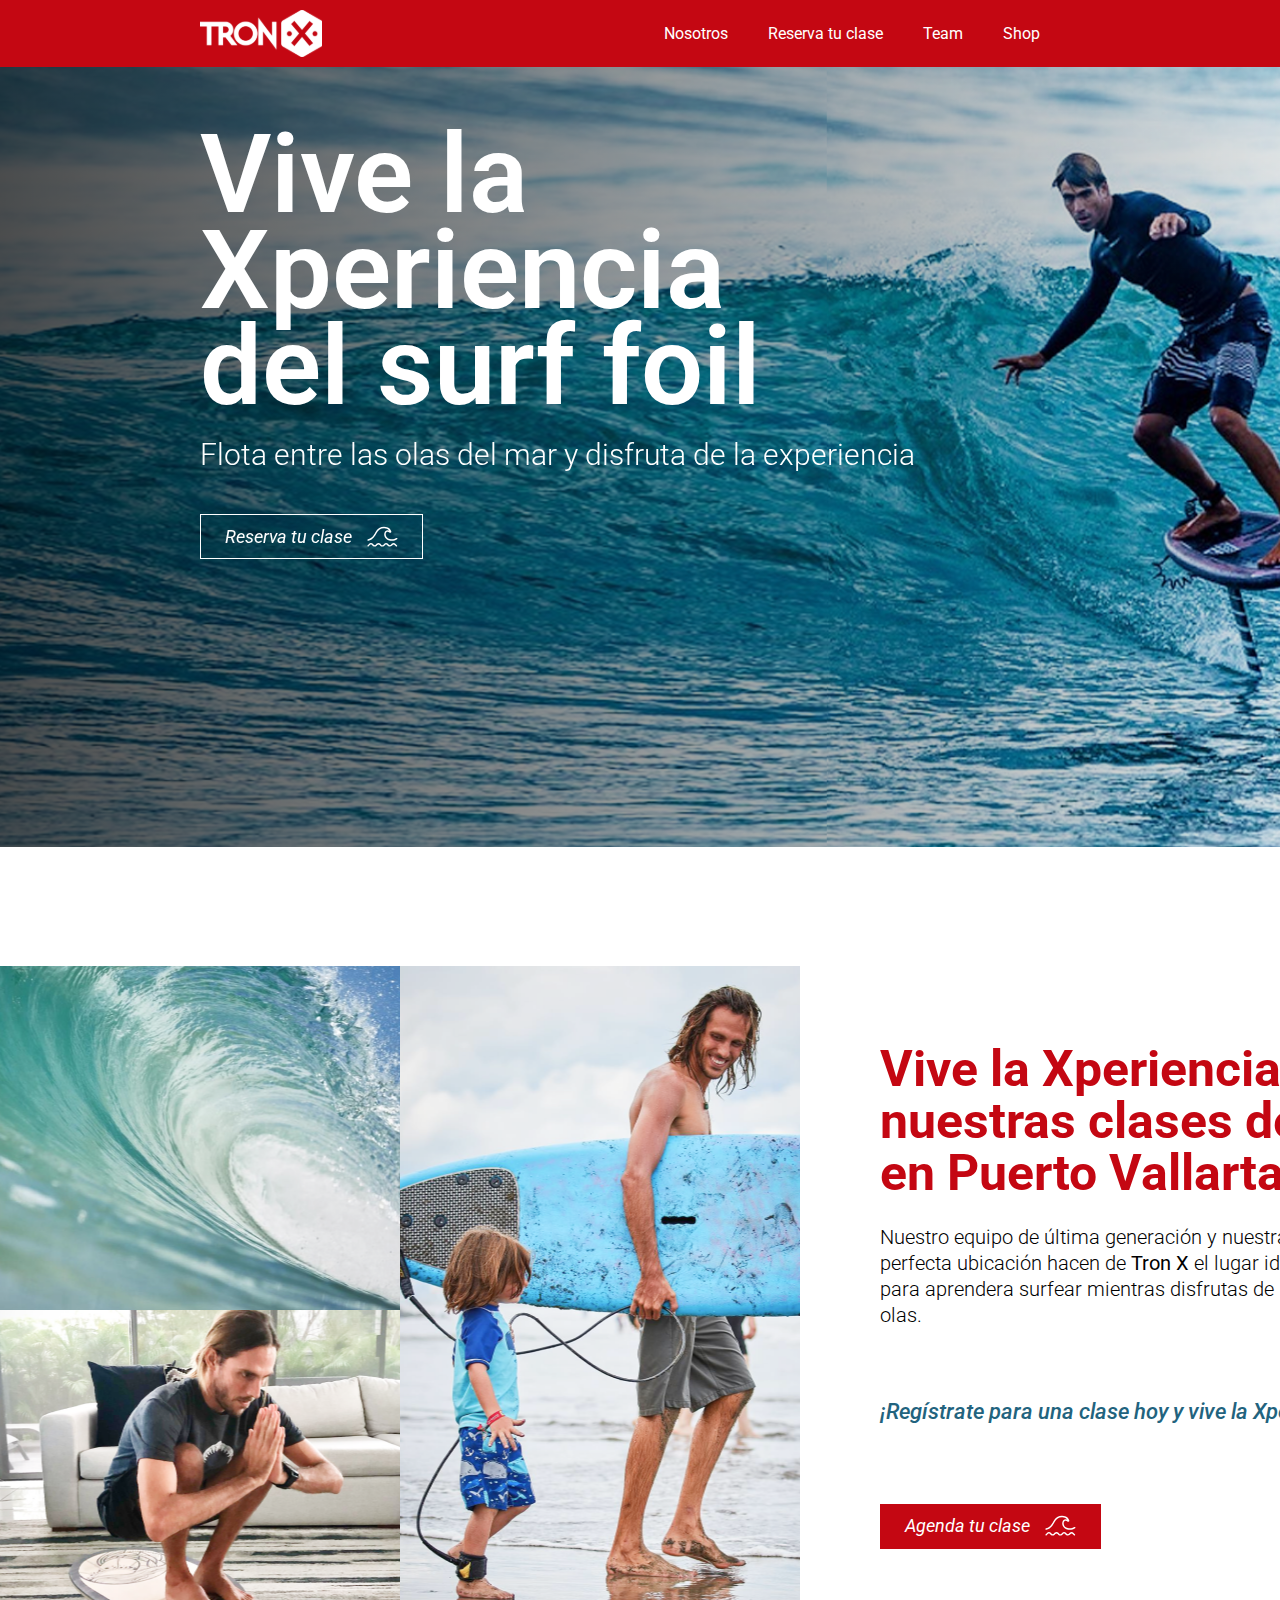
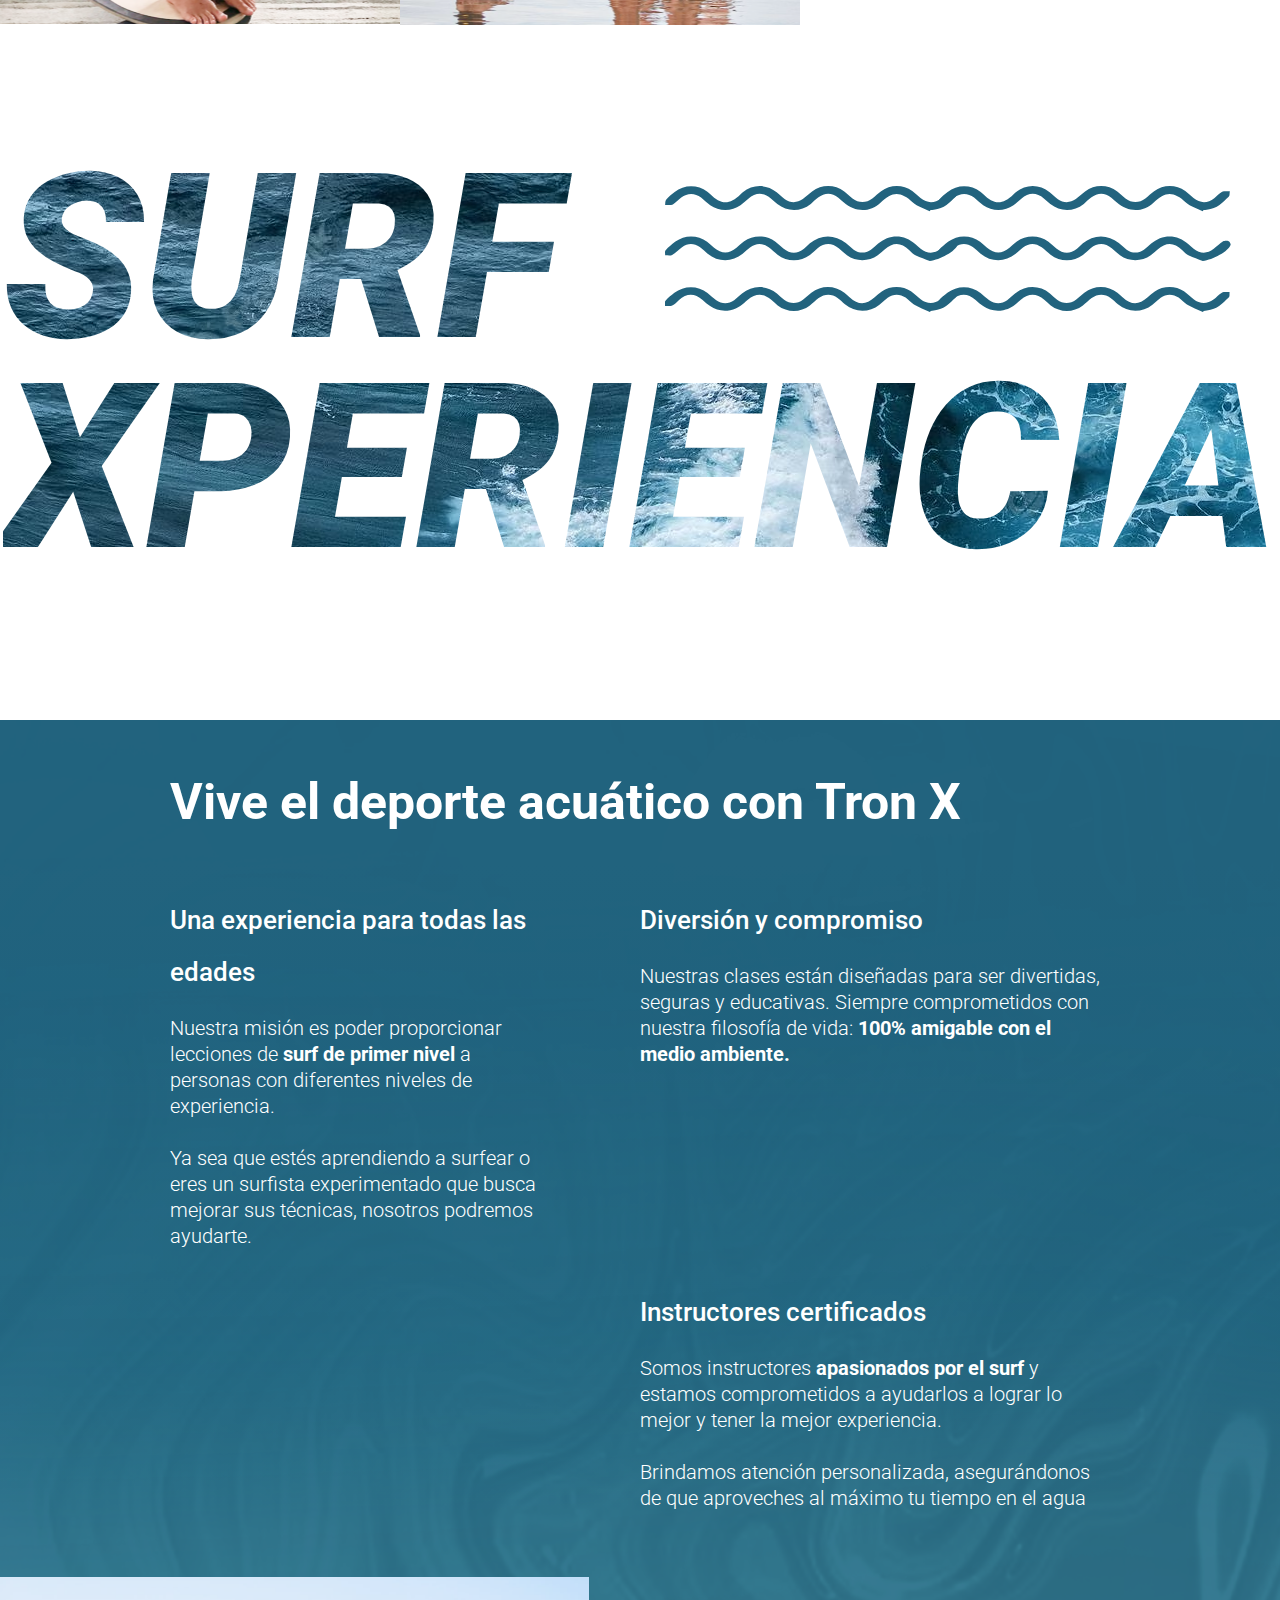
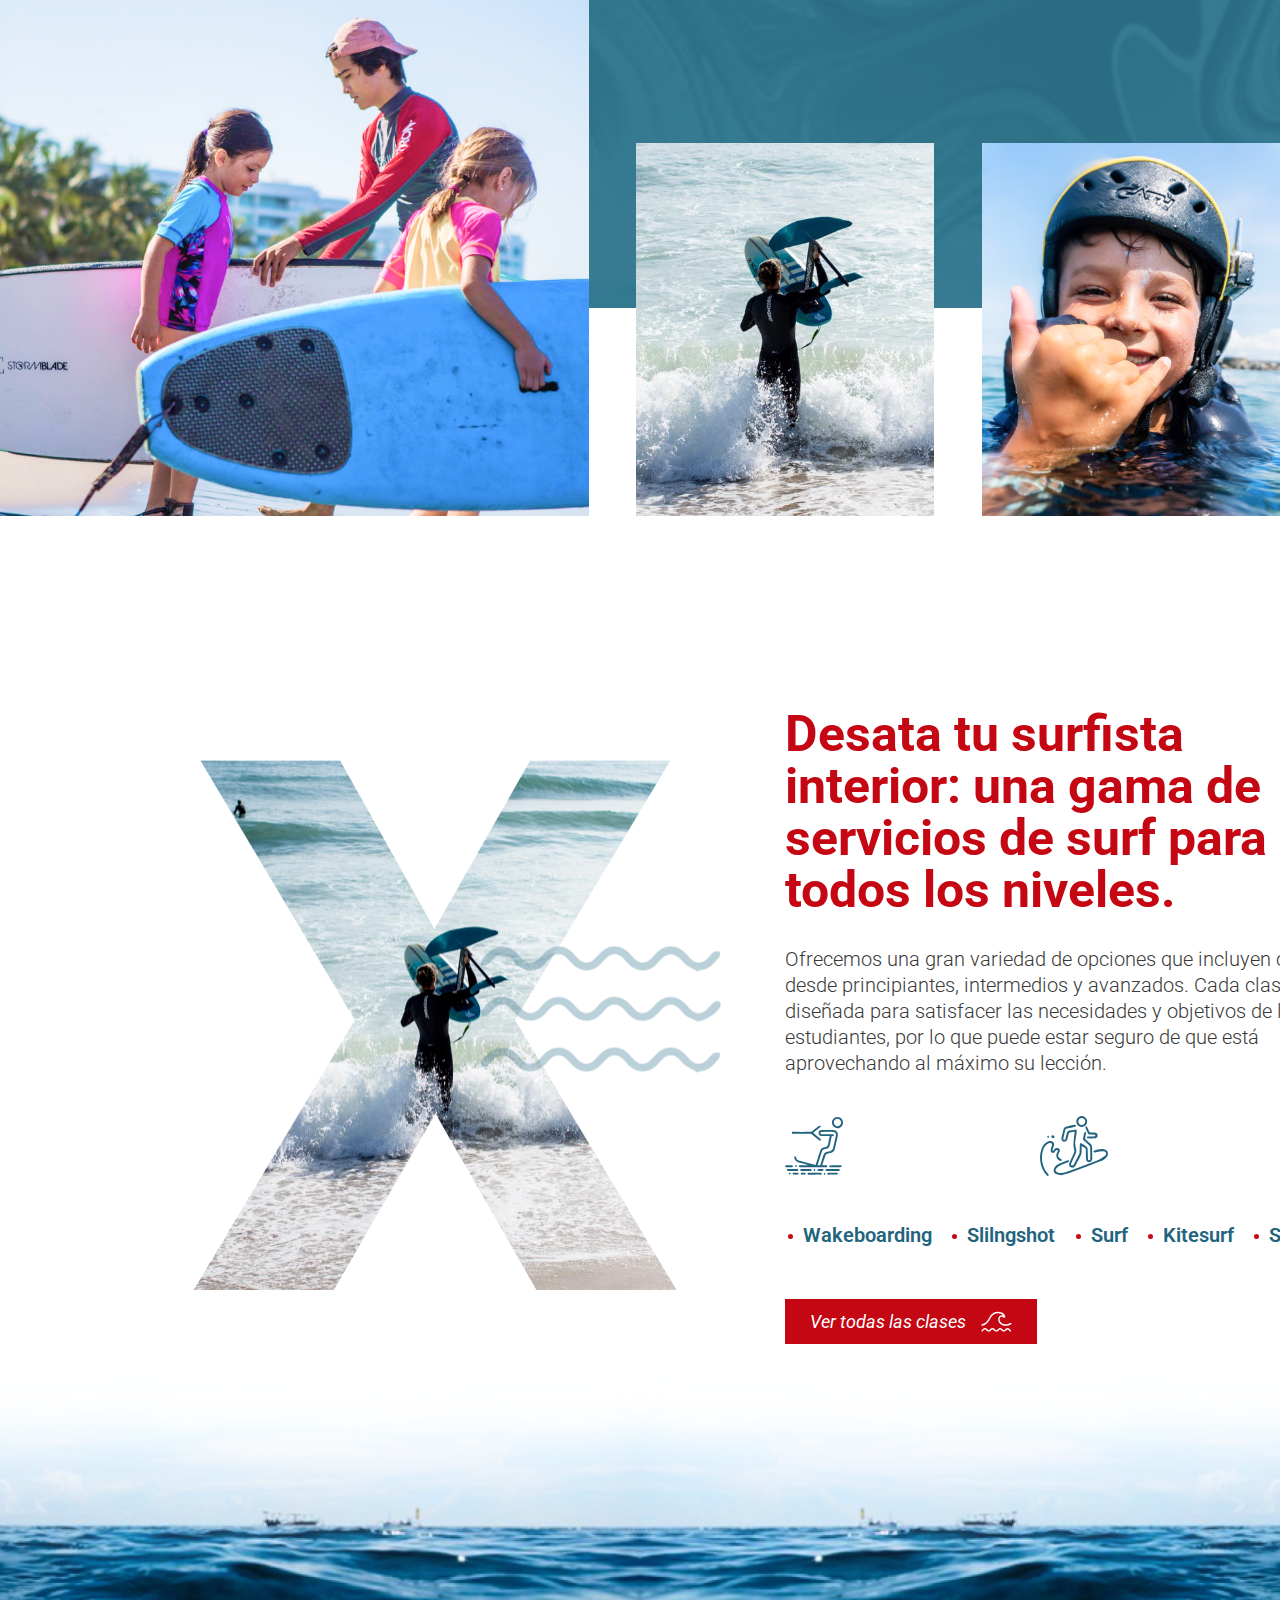
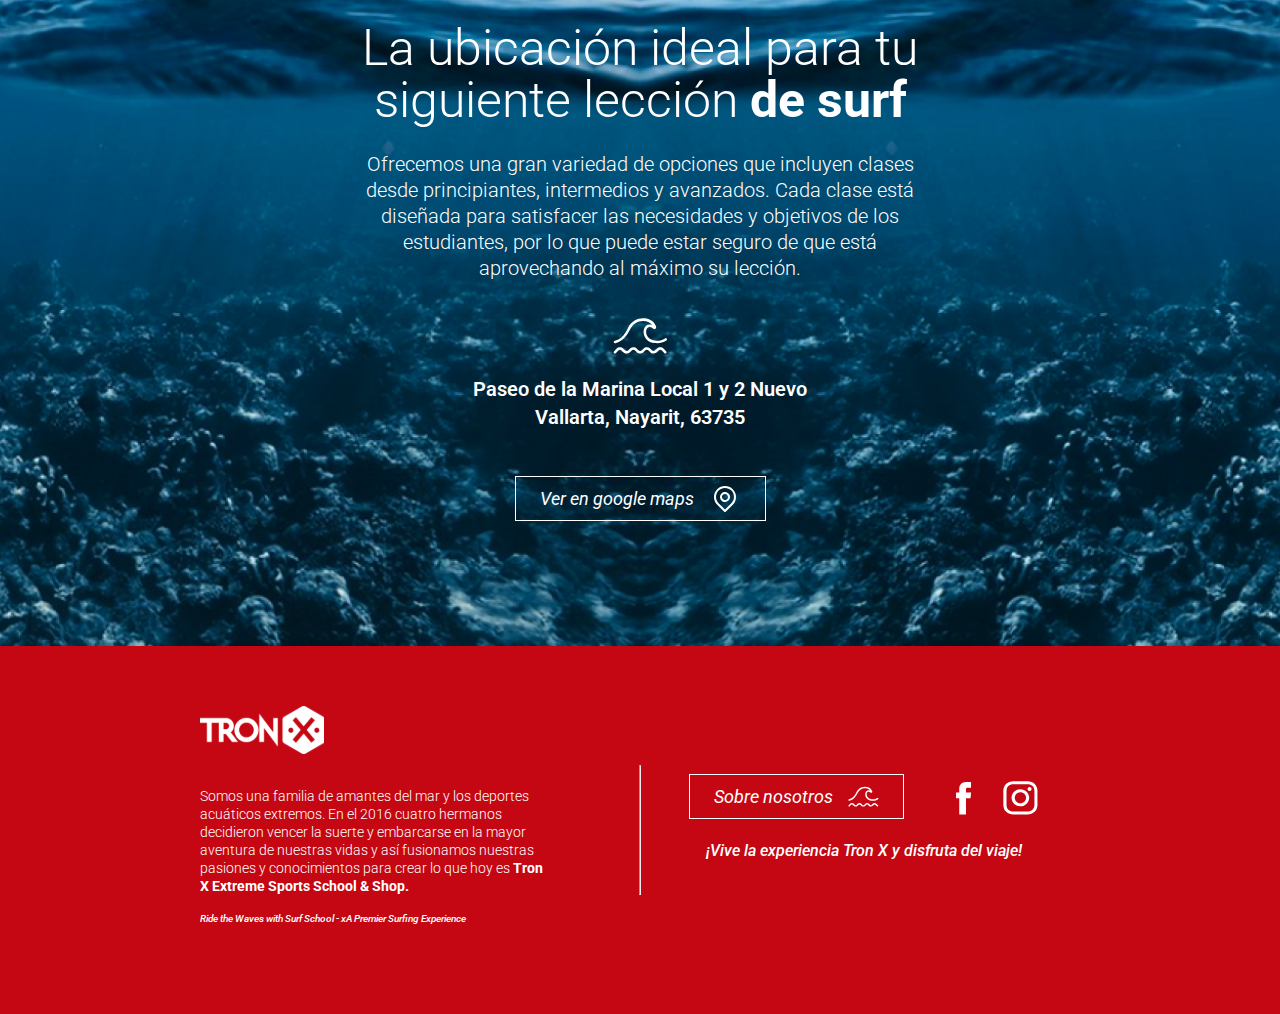
==== index.html @ a7f24ec0 "add correct image" ====
<!DOCTYPE html>
<html lang="en">
<head>
    <meta charset="UTF-8">
    <meta http-equiv="X-UA-Compatible" content="IE=edge">
    <meta name="viewport" content="width=device-width, initial-scale=1.0">
    <title>Tronx</title>
    <link rel="preconnect" href="https://fonts.googleapis.com">
    <link rel="preconnect" href="https://fonts.googleapis.com">
    <link rel="preconnect" href="https://fonts.gstatic.com" crossorigin>
    <link href="https://fonts.googleapis.com/css2?family=Roboto:wght@300;400;500;700;900&display=swap" rel="stylesheet">
    <link rel="stylesheet" href="styles/normalize.css">
    <link rel="stylesheet" href="styles/styles.css">
</head>
<body>
    <header class="header">
        <img class="logo" src="./img/tronx.svg" alt="Logo">
        <nav class="nav">
            <ul>
                <li><a href="#">Nosotros</a></li>
                <li><a href="#">Reserva tu clase</a></li>
                <li><a href="#">Team</a></li>
                <li><a href="#">Shop</a></li>
            </ul> 
        </nav>
        <img class="menu" src="./img/menu.png" alt="Menu">
    </header>

    <div class="hero">
        <h1>Vive la Xperiencia del surf foil</h1>
        <h2>Flota entre las olas del mar y disfruta de la experiencia</h2>
        <button class="button button__outlined">
            Reserva tu clase
            <img src="./img/wave.svg" alt="wave">
        </button>
    </div>

    <div class="first-section">
        <div class="content">
            <h1>Vive la Xperiencia de nuestras clases de surf en Puerto Vallarta.</h1>
            <h2>Nuestro equipo de última generación y nuestra perfecta ubicación hacen de <strong>Tron X</strong> el lugar ideal para aprendera surfear mientras disfrutas de las olas.</h2>
            <p>¡Regístrate para una clase hoy 
                y vive la Xperiencia!</p>
            <button class="button button__contained">
                Agenda tu clase
                <img src="./img/wave.svg" alt="wave">
            </button>
        </div>
        <div class="galery-grid">
            <div class="first"></div>
            <div class="second"></div>
            <div class="third"></div>
        </div>
    </div>

    <div class="second-section">
        <div class="text-wrapper">
            <h1>SURF XPERIENCIA</h1>
            <img class="first-wave" src="./img/waves.svg" alt="waves">
            <div class="waves-desk">
                <img class="first-wave-desk" src="./img/waves-lg.svg" alt="waves">
                <img class="second-wave-desk" src="./img/waves-lg.svg" alt="waves">
            </div>
        </div>
    </div>

    <div class="third-section">
        <div class="content">
            <h1>Vive el deporte acuático con Tron X</h1>
            <div class="text-content">
                <div>
                    <h2>Una experiencia para todas las edades</h2>
                    <p>Nuestra misión es poder proporcionar lecciones de <strong>surf de primer nivel</strong> a personas con diferentes niveles de experiencia.
                    <br></br>Ya sea que estés aprendiendo a surfear o eres un surfista experimentado que busca mejorar sus técnicas, nosotros podremos ayudarte.</p>
                </div>
                <div>
                    <h2>Diversión y compromiso</h2>
                    <p>Nuestras clases están diseñadas para ser divertidas, seguras y educativas. Siempre comprometidos con nuestra filosofía de vida: <strong>100% amigable con el medio ambiente.</strong></p>
                </div>
                <div>
                    <h2>Instructores certificados</h2>
                    <p>Somos instructores <strong>apasionados por el surf</strong> y estamos comprometidos a ayudarlos a lograr lo mejor y tener la mejor experiencia. 
                    <br></br>Brindamos atención personalizada, asegurándonos de que aproveches al máximo tu tiempo en el agua</p>
                </div>
            </div>
        </div>
        <div class="content-images">
            <img class="first-img" src="./img/images-1.png" alt="">
            <img class="second-img" src="./img/images-2.png" alt="">
            <img class="third-img" src="./img/images-3.png" alt="">
        </div>
    </div>

    <div class="fourth-section">
        <img class="x-img" src="./img/x-img-xs.png" alt="">
        <img class="x-img-lg" src="./img/X-img.png" alt="">
        <div class="content">
            <h1>Desata tu surfista interior: una gama de servicios de surf para todos los niveles.</h1>
            <p>Ofrecemos una gran variedad de opciones que incluyen clases desde principiantes, intermedios y avanzados. Cada clase está diseñada para satisfacer las necesidades y objetivos de los estudiantes, por lo que puede estar seguro de que está aprovechando al máximo su lección.</p>
            <div class="icons">
                <img src="./img/icon-1.svg" alt="">
                <img src="./img/icon-2.svg" alt="">
                <img src="./img/icon-3.svg" alt="">
            </div>
            <ul>
                <li><span>Wakeboarding</span></li>
                <li><span>Slilngshot</span></li>
                <li><span>Surf</span></li>
                <li><span>Kitesurf</span></li>
                <li><span>Surf Camp</span></li>
            </ul>
            <div class="button-wrapper">
                <button class="button button__contained">
                    Ver todas las clases
                    <img src="./img/wave.svg" alt="wave">
                </button>
            </div>
        </div>
    </div>

    <div class="last-section">
        <h1>La ubicación ideal para tu siguiente lección <strong>de surf</strong></h1>
        <h2>Ofrecemos una gran variedad de opciones que incluyen clases desde principiantes, intermedios y avanzados. Cada clase está diseñada para satisfacer las necesidades y objetivos de los estudiantes, por lo que puede estar seguro de que está aprovechando al máximo su lección.</h2>
        <img src="./img/wave.svg" alt="">
        <p>Paseo de la Marina Local 1 y 2 Nuevo Vallarta, Nayarit, 63735</p>
        <button class="button button__outlined">
            Ver en google maps
            <img src="./img/pin.svg" alt="wave">
        </button>
    </div>

    <footer>
        <div class="first-footer-section">
            <img src="./img/tronx.svg" alt="logo" width="124">
            <h1>Somos una familia de amantes del mar y los deportes acuáticos extremos. 
                En el 2016 cuatro hermanos decidieron vencer la suerte y embarcarse en la mayor aventura de nuestras vidas y así fusionamos nuestras pasiones y conocimientos para crear lo que hoy es <strong>Tron X Extreme Sports School & Shop.</strong></h1>
            <p>Ride the Waves with Surf School - 
                xA Premier Surfing Experience</p>
        </div>
        <hr>
        <div class="second-footer-section">
            <button class="button button__outlined">
                Sobre nosotros
                <img src="./img/wave.svg" alt="wave">
            </button>
            <p>¡Vive la experiencia Tron X y disfruta del viaje!</p>
            <div class="social">
                <img src="./img/facebook.svg" alt="fb">
                <img src="./img/instagram.svg" alt="ig">
            </div>
        </div>
    </footer>
</body>
</html>
---- styles/styles.css ----
html {
  box-sizing: border-box;
}

*, *:before, *:after {
  box-sizing: inherit;
}

body {
  font-family: "Roboto", sans-serif;
}

.header {
  background: #C40712;
  max-height: 65px;
  padding: 8px 34px;
  display: flex;
  align-items: center;
  justify-content: space-between;
}
.header .nav {
  display: none;
}
.header .menu {
  display: block;
}
@media screen and (min-width: 1024px) {
  .header {
    max-height: 80px;
    padding: 8px 200px;
  }
  .header .menu {
    display: none;
  }
  .header .nav {
    display: block;
  }
  .header .nav ul {
    display: flex;
  }
  .header .nav ul li {
    list-style: none;
  }
  .header .nav ul li a {
    color: white;
    font-style: normal;
    font-weight: 400;
    font-size: 16px;
    line-height: 19px;
    margin-right: 40px;
    text-decoration: none;
  }
}

.hero {
  background: url(../img/hero.png) no-repeat -31.7rem center;
  background-size: cover;
  max-height: 407px;
  height: 407px;
  backdrop-filter: blur(10px);
}
.hero h1 {
  margin: 0;
  color: white;
  font-style: normal;
  font-weight: 600;
  font-size: 34px;
  line-height: 36px;
  width: 215px;
  margin: 0 0 7px 42px;
  padding-top: 60px;
}
.hero h2 {
  margin: 0;
  color: white;
  font-style: normal;
  font-weight: 300;
  font-size: 18px;
  line-height: 22px;
  width: 215px;
  height: 47px;
  margin-left: 42px;
}
.hero button {
  margin-left: 42px;
  margin-top: 28px;
}
.hero::before {
  content: "";
  background-image: linear-gradient(to left, rgba(0, 0, 0, 0.1) 0%, black 151%);
  height: 100%;
  width: 100%;
  position: absolute;
  z-index: -1;
}
@media screen and (min-width: 1024px) {
  .hero {
    height: 780px;
    max-height: 780px;
    background-position: center center;
  }
  .hero h1 {
    font-size: 110px;
    margin: 0px 0px 15px 200px;
    line-height: 96px;
    width: 700px;
  }
  .hero h2 {
    line-height: 50px;
    font-size: 30px;
    width: 715px;
    margin-left: 200px;
  }
  .hero button {
    margin-left: 200px;
    margin-top: 37px;
  }
}

.button {
  display: flex;
  align-items: center;
  padding: 10px 24px;
  font-style: italic;
  font-size: 16px;
  max-height: 45px;
  color: white;
}
.button img {
  margin-left: 15px;
}
.button__outlined {
  border: 1px solid white;
  background: transparent;
}
.button__contained {
  background: #C40712;
  border: 1px solid #C40712;
}
@media screen and (min-width: 1024px) {
  .button {
    font-size: 18px;
    line-height: 50px;
  }
}

.first-section {
  padding: 50px 0px 70px;
  overflow: hidden;
}
.first-section .content h1 {
  font-style: normal;
  font-weight: 700;
  font-size: 26px;
  line-height: 30px;
  margin: 0px 0px 17px;
  color: #C40712;
  padding: 0px 45px;
}
.first-section .content h2 {
  font-style: normal;
  font-weight: 300;
  font-size: 16px;
  line-height: 22px;
  margin: 0;
  padding: 0px 45px;
}
.first-section .content p {
  font-style: italic;
  font-weight: 500;
  font-size: 18px;
  line-height: 26px;
  color: #22637E;
  margin: 37px 0 45px;
  padding: 0px 45px;
}
.first-section .content button {
  margin: 0px 45px 65px;
}
.first-section .galery-grid {
  width: 100%;
  display: grid;
  grid-template-columns: repeat(4, 1fr);
}
.first-section .galery-grid .first {
  grid-column: 1/4;
  width: 197px;
  height: 148px;
  background: url("../img/galery1.png") no-repeat center center;
  background-size: cover;
}
.first-section .galery-grid .second {
  grid-column: 1/4;
  width: 197px;
  height: 148px;
  background: url("../img/galery2.png") no-repeat center center;
  background-size: cover;
}
.first-section .galery-grid .third {
  grid-column: 4/4;
  grid-row: 1/4;
  width: 195px;
  height: 296px;
  background: url("../img/galery3.png") no-repeat center center;
  background-size: cover;
}
@media screen and (min-width: 1024px) {
  .first-section {
    display: flex;
    align-items: center;
    padding: 119px 0px 129px;
  }
  .first-section .content h1 {
    line-height: 52px;
    font-size: 50px;
    padding: 0px 0px 0px 80px;
    width: 610px;
    margin-bottom: 25px;
  }
  .first-section .content h2 {
    font-size: 20px;
    line-height: 26px;
    padding: 0px 0px 0px 80px;
    width: 545px;
  }
  .first-section .content p {
    font-size: 22px;
    line-height: 30px;
    padding: 0px 0px 0px 80px;
    margin: 69px 0px 77px;
  }
  .first-section .content button {
    margin: 0px 0px 0px 80px;
  }
  .first-section .galery-grid {
    order: -1;
    flex-basis: min-content;
  }
  .first-section .galery-grid .first {
    width: 400px;
    height: 344px;
  }
  .first-section .galery-grid .second {
    width: 400px;
    height: 314px;
  }
  .first-section .galery-grid .third {
    width: 400px;
    height: 659px;
  }
}

.second-section {
  display: flex;
  align-items: center;
  justify-content: center;
  overflow: hidden;
  position: relative;
}
.second-section h1 {
  font-style: italic;
  font-weight: 900;
  font-size: 67px;
  line-height: 60px;
  background: url("../img/text-bg.png") no-repeat -9rem center;
  -webkit-background-clip: text;
  background-clip: text;
  -webkit-text-fill-color: transparent;
  -webkit-font-smoothing: antialiased;
  margin: 0;
}
.second-section img.first-wave {
  display: block;
  position: absolute;
  top: 0.5rem;
  left: 12.5rem;
}
.second-section .waves-desk {
  display: none;
}
@media screen and (min-width: 1024px) {
  .second-section h1 {
    font-size: 230px;
    line-height: 210px;
    background-position-y: -1rem;
  }
  .second-section .text-wrapper {
    position: relative;
    width: min-content;
  }
  .second-section img.first-wave {
    display: none;
  }
  .second-section .waves-desk {
    display: block;
    position: absolute;
    top: 2rem;
    right: 20rem;
  }
  .second-section .waves-desk .first-wave-desk {
    position: absolute;
    left: 17.1rem;
  }
}

.third-section {
  background: linear-gradient(180deg, #22637E 11.98%, #175E7C 66.67%);
  padding: 56px 0 535px;
  margin-top: 50px;
  position: relative;
}
.third-section .content {
  position: relative;
  z-index: 1;
  padding: 0 33px;
}
.third-section .content h1 {
  font-style: normal;
  font-weight: 700;
  font-size: 28px;
  line-height: 30px;
  text-align: center;
  color: white;
  margin: 0;
  margin-bottom: 66px;
}
.third-section .content h2 {
  font-style: normal;
  font-weight: 500;
  font-size: 20px;
  line-height: 24px;
  color: white;
  margin: 0;
  margin-bottom: 17px;
}
.third-section .content p {
  font-style: normal;
  font-weight: 300;
  font-size: 18px;
  line-height: 22px;
  color: white;
  margin: 0;
  margin-bottom: 37px;
}
.third-section .content p strong {
  font-weight: 700;
}
.third-section::before {
  content: "";
  background: url("../img/bg-gradient.png") no-repeat center center;
  background-size: cover;
  height: 100%;
  width: 100%;
  position: absolute;
  z-index: 0;
  top: 0;
  left: 0;
  opacity: 0.2;
}
.third-section .content-images {
  display: flex;
  position: absolute;
  z-index: 1;
  left: 0;
  align-items: center;
  justify-content: space-between;
  flex-wrap: wrap;
  bottom: -7rem;
}
.third-section .content-images .first-img {
  width: 100%;
  margin-bottom: 12px;
}
.third-section .content-images .second-img, .third-section .content-images .third-img {
  width: 48%;
}
@media screen and (min-width: 1024px) {
  .third-section {
    margin-top: 146px;
    padding-bottom: 360px;
  }
  .third-section .content {
    padding: 0 170px;
  }
  .third-section .content .text-content {
    display: flex;
    flex-wrap: wrap;
    justify-content: flex-end;
  }
  .third-section .content .text-content > div {
    width: 50%;
  }
  .third-section .content .text-content > div:first-of-type {
    padding-right: 90px;
  }
  .third-section .content h1 {
    text-align: left;
    font-size: 50px;
    line-height: 52px;
  }
  .third-section .content h2 {
    font-size: 26px;
    line-height: 52px;
  }
  .third-section .content p {
    font-size: 20px;
    line-height: 26px;
  }
  .third-section .content-images {
    flex-wrap: nowrap;
    align-items: flex-end;
    width: 100%;
    bottom: -13rem;
  }
  .third-section .content-images .first-img {
    width: 46%;
    margin-bottom: 0;
  }
  .third-section .content-images .second-img {
    width: 23.3%;
  }
  .third-section .content-images .third-img {
    width: 23.3%;
  }
}

.fourth-section {
  margin-top: 200px;
}
.fourth-section .x-img {
  width: 100%;
  display: block;
}
.fourth-section .x-img-lg {
  display: none;
}
.fourth-section .content {
  padding: 0 43px;
}
.fourth-section .content h1 {
  font-style: normal;
  font-weight: 700;
  font-size: 26px;
  line-height: 30px;
  color: #C40712;
  margin: 40px 0 22px 0;
}
.fourth-section .content p {
  font-style: normal;
  font-weight: 300;
  font-size: 16px;
  line-height: 22px;
  color: #393939;
}
.fourth-section .content .icons {
  display: flex;
  align-items: center;
  justify-content: space-between;
  margin: 40px 0;
}
.fourth-section .content ul {
  display: flex;
  flex-wrap: wrap;
  justify-content: space-between;
  padding: 0;
}
.fourth-section .content ul li {
  margin-right: 30px;
}
.fourth-section .content ul li span {
  font-style: normal;
  font-weight: 600;
  font-size: 20px;
  line-height: 38px;
  color: #22637E;
  position: relative;
  left: -2px;
}
.fourth-section .content ul li::marker {
  color: #C40712;
}
.fourth-section .content ul li:last-of-type {
  margin-right: 0;
}
.fourth-section .content ul li:first-of-type {
  margin-left: 20px;
}
.fourth-section .content .button-wrapper {
  width: 100%;
  display: flex;
  justify-content: center;
  align-items: center;
  margin-top: 45px;
}
@media screen and (min-width: 1024px) {
  .fourth-section {
    display: flex;
    align-items: center;
    margin-top: 400px;
    margin-bottom: 30px;
    padding: 0px 190px;
  }
  .fourth-section .content {
    padding: 0px 0px 0px 63px;
  }
  .fourth-section .content h1 {
    font-size: 50px;
    line-height: 52px;
    margin: 0px 0px 30px 0px;
  }
  .fourth-section .content p {
    font-size: 20px;
    line-height: 26px;
    width: 580px;
  }
  .fourth-section .content .icons {
    width: 580px;
  }
  .fourth-section .content ul {
    width: 580px;
  }
  .fourth-section .content .button-wrapper {
    justify-content: flex-start;
  }
  .fourth-section .x-img {
    display: none;
  }
  .fourth-section .x-img-lg {
    display: block;
    width: 532px;
    height: 532px;
  }
}

.last-section {
  background: url("../img/surf-banner.png") no-repeat -37rem center;
  background-size: cover;
  padding: 0 33px 125px;
  display: flex;
  align-items: center;
  justify-content: center;
  flex-direction: column;
}
.last-section h1 {
  font-style: normal;
  font-weight: 300;
  font-size: 26px;
  line-height: 30px;
  text-align: center;
  color: white;
  margin: 204px 0 10px;
}
.last-section h2 {
  font-style: normal;
  font-weight: 300;
  font-size: 16px;
  line-height: 22px;
  text-align: center;
  color: white;
  margin: 0;
  margin-bottom: 50px;
}
.last-section > img {
  width: 55px;
}
.last-section p {
  font-style: normal;
  font-weight: 600;
  font-size: 20px;
  line-height: 28px;
  text-align: center;
  color: white;
  margin: 19px 0 33px;
}
@media screen and (min-width: 1024px) {
  .last-section {
    background-position-x: center;
  }
  .last-section h1 {
    font-size: 50px;
    line-height: 52px;
    width: 586px;
    margin: 248px 0px 25px 0px;
  }
  .last-section h1 strong {
    font-weight: 700;
  }
  .last-section h2 {
    width: 586px;
    font-size: 20px;
    line-height: 26px;
    margin-bottom: 36px;
  }
  .last-section p {
    font-size: 20px;
    line-height: 28px;
    width: 335px;
    margin-bottom: 45px;
  }
}

footer {
  background: #C40712;
  padding: 48px 41px 83px;
  display: flex;
  align-items: center;
  justify-content: center;
  flex-direction: column;
}
footer p {
  font-style: italic;
  font-weight: 500;
  font-size: 14px;
  line-height: 18px;
  text-align: center;
  color: white;
  margin: 0;
  margin-bottom: 26px;
}
footer .first-footer-section {
  display: flex;
  flex-direction: column;
  justify-content: center;
  align-items: center;
}
footer .first-footer-section h1 {
  font-style: normal;
  font-weight: 300;
  font-size: 14px;
  line-height: 18px;
  text-align: center;
  color: white;
  margin: 33px 0 15px;
}
footer hr {
  color: white;
  width: 100%;
}
footer .second-footer-section {
  display: flex;
  flex-direction: column;
  justify-content: center;
  align-items: center;
}
footer .second-footer-section button {
  margin: 25px 0 38px;
}
footer .second-footer-section .social {
  width: 96px;
  display: flex;
  justify-content: space-between;
  align-items: center;
  margin-top: 13px;
}
@media screen and (min-width: 1024px) {
  footer {
    display: flex;
    flex-direction: row;
    padding: 60px 200px;
  }
  footer hr {
    width: 0px;
    height: 128px;
  }
  footer .first-footer-section {
    width: 49%;
    justify-content: flex-start;
    align-items: flex-start;
  }
  footer .first-footer-section p, footer .first-footer-section h1 {
    text-align: left;
  }
  footer .first-footer-section p strong, footer .first-footer-section h1 strong {
    font-weight: 700;
  }
  footer .first-footer-section h1 {
    font-size: 14px;
    line-height: 18px;
    width: 80%;
  }
  footer .first-footer-section p {
    font-size: 10px;
    line-height: 18px;
  }
  footer .second-footer-section {
    width: 49%;
    flex-direction: row;
    flex-wrap: wrap;
  }
  footer .second-footer-section button {
    order: 1;
    margin: 0;
    margin-right: 40px;
  }
  footer .second-footer-section p {
    margin-top: 23px;
    order: 2;
    font-size: 16px;
    line-height: 18px;
  }
  footer .second-footer-section .social {
    order: 1;
    margin-top: 0;
  }
}

/*# sourceMappingURL=styles.css.map */
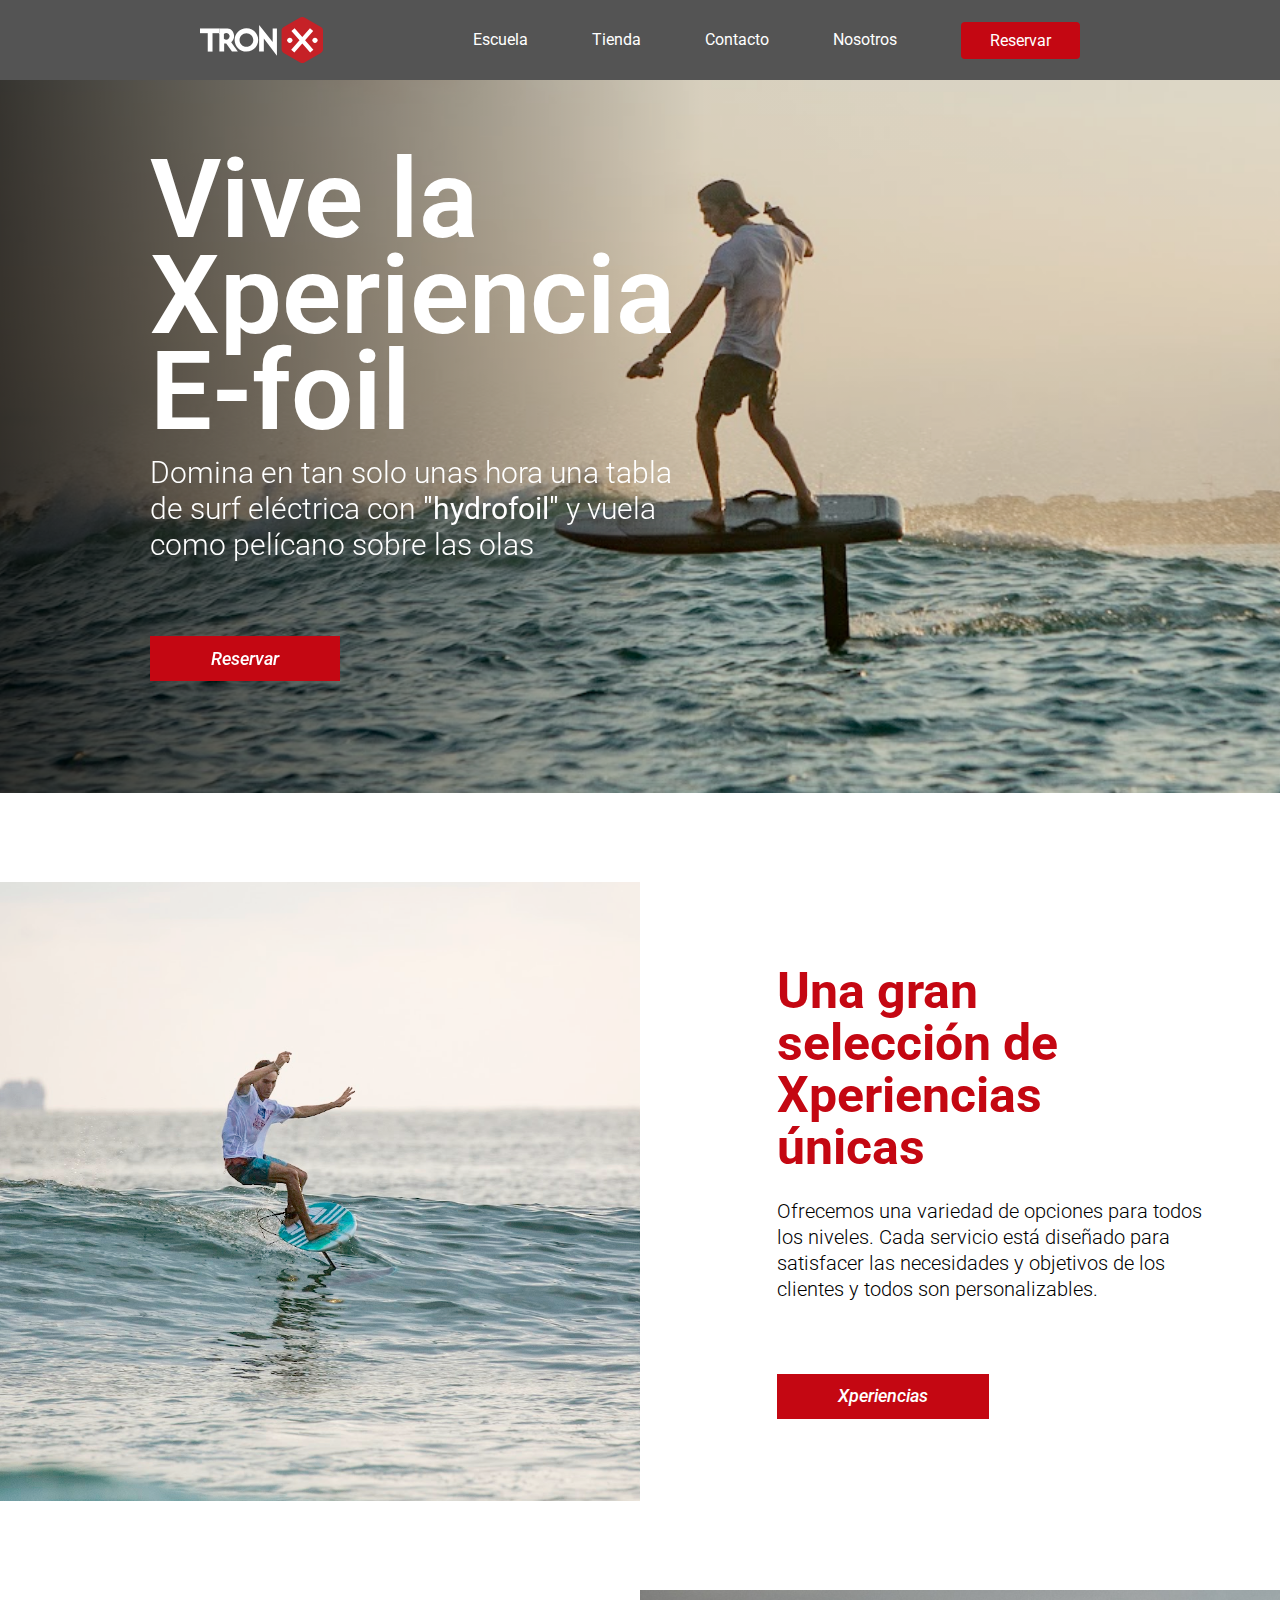
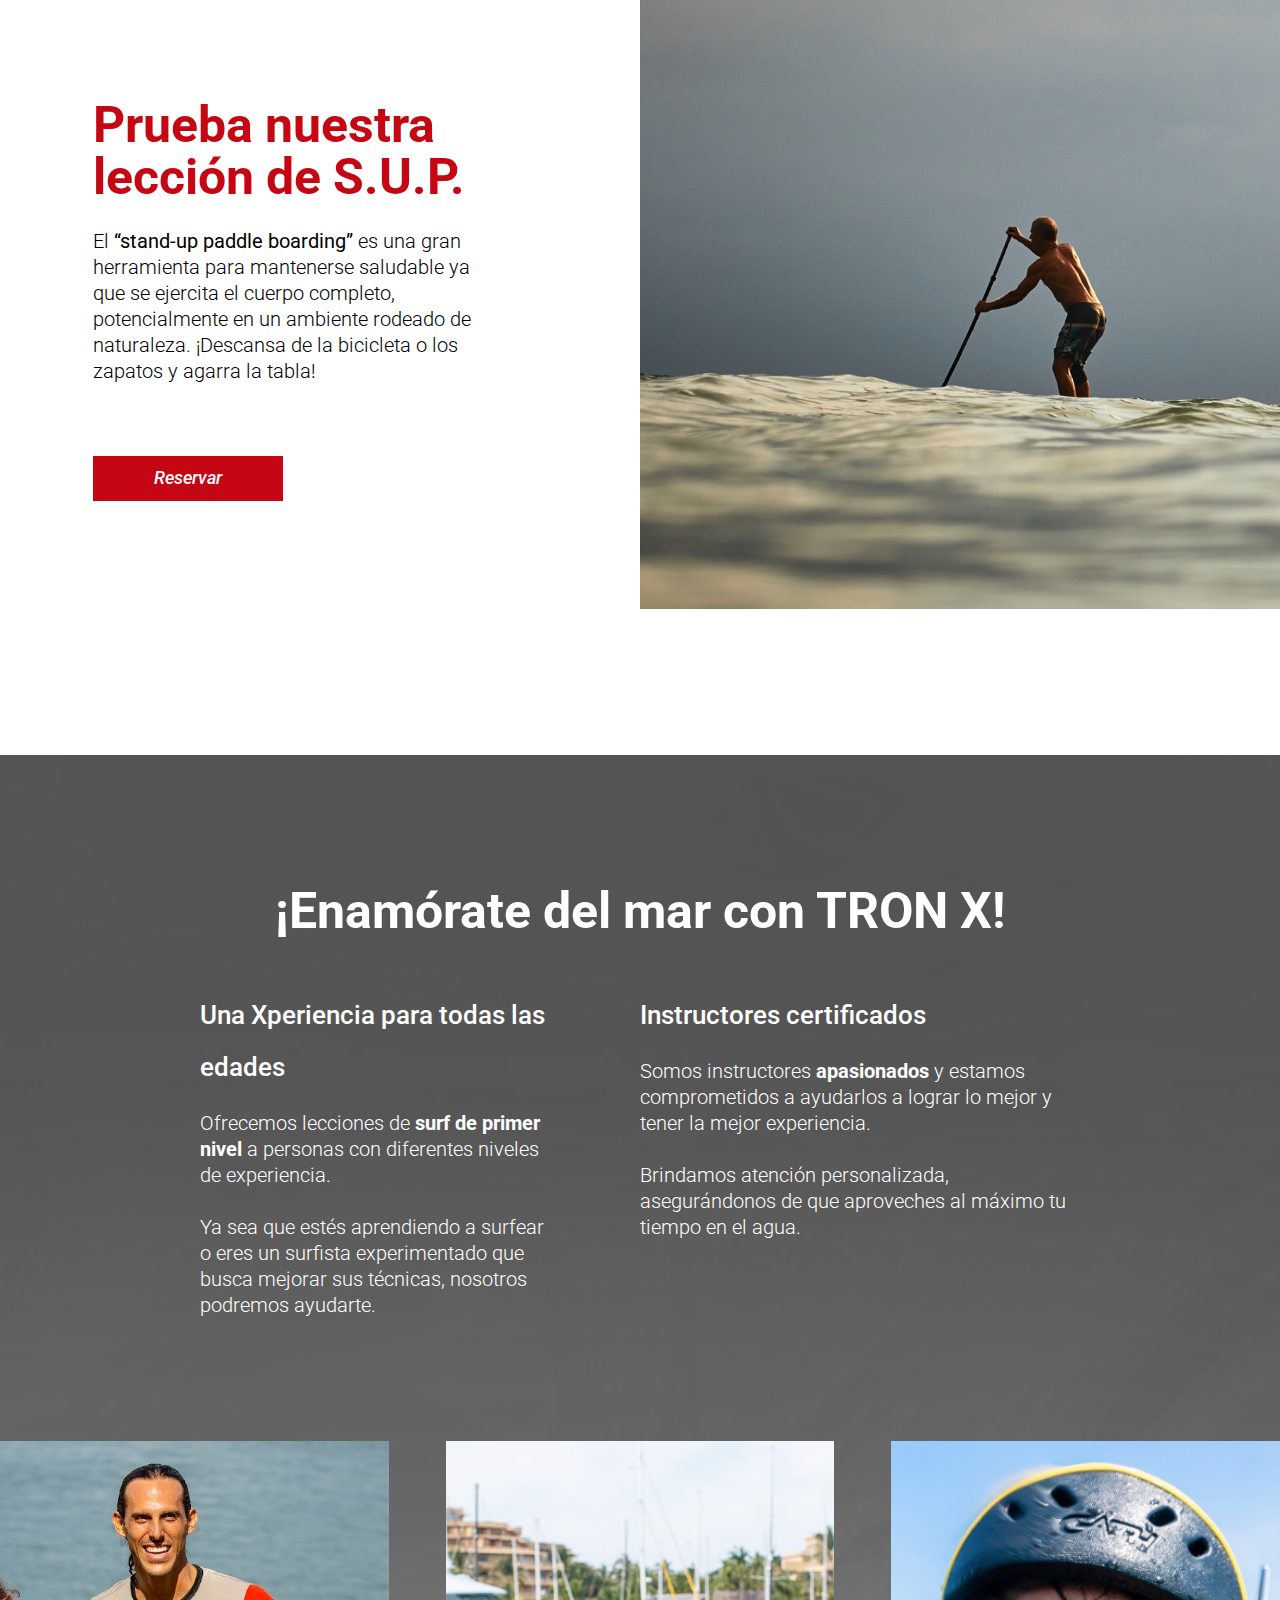
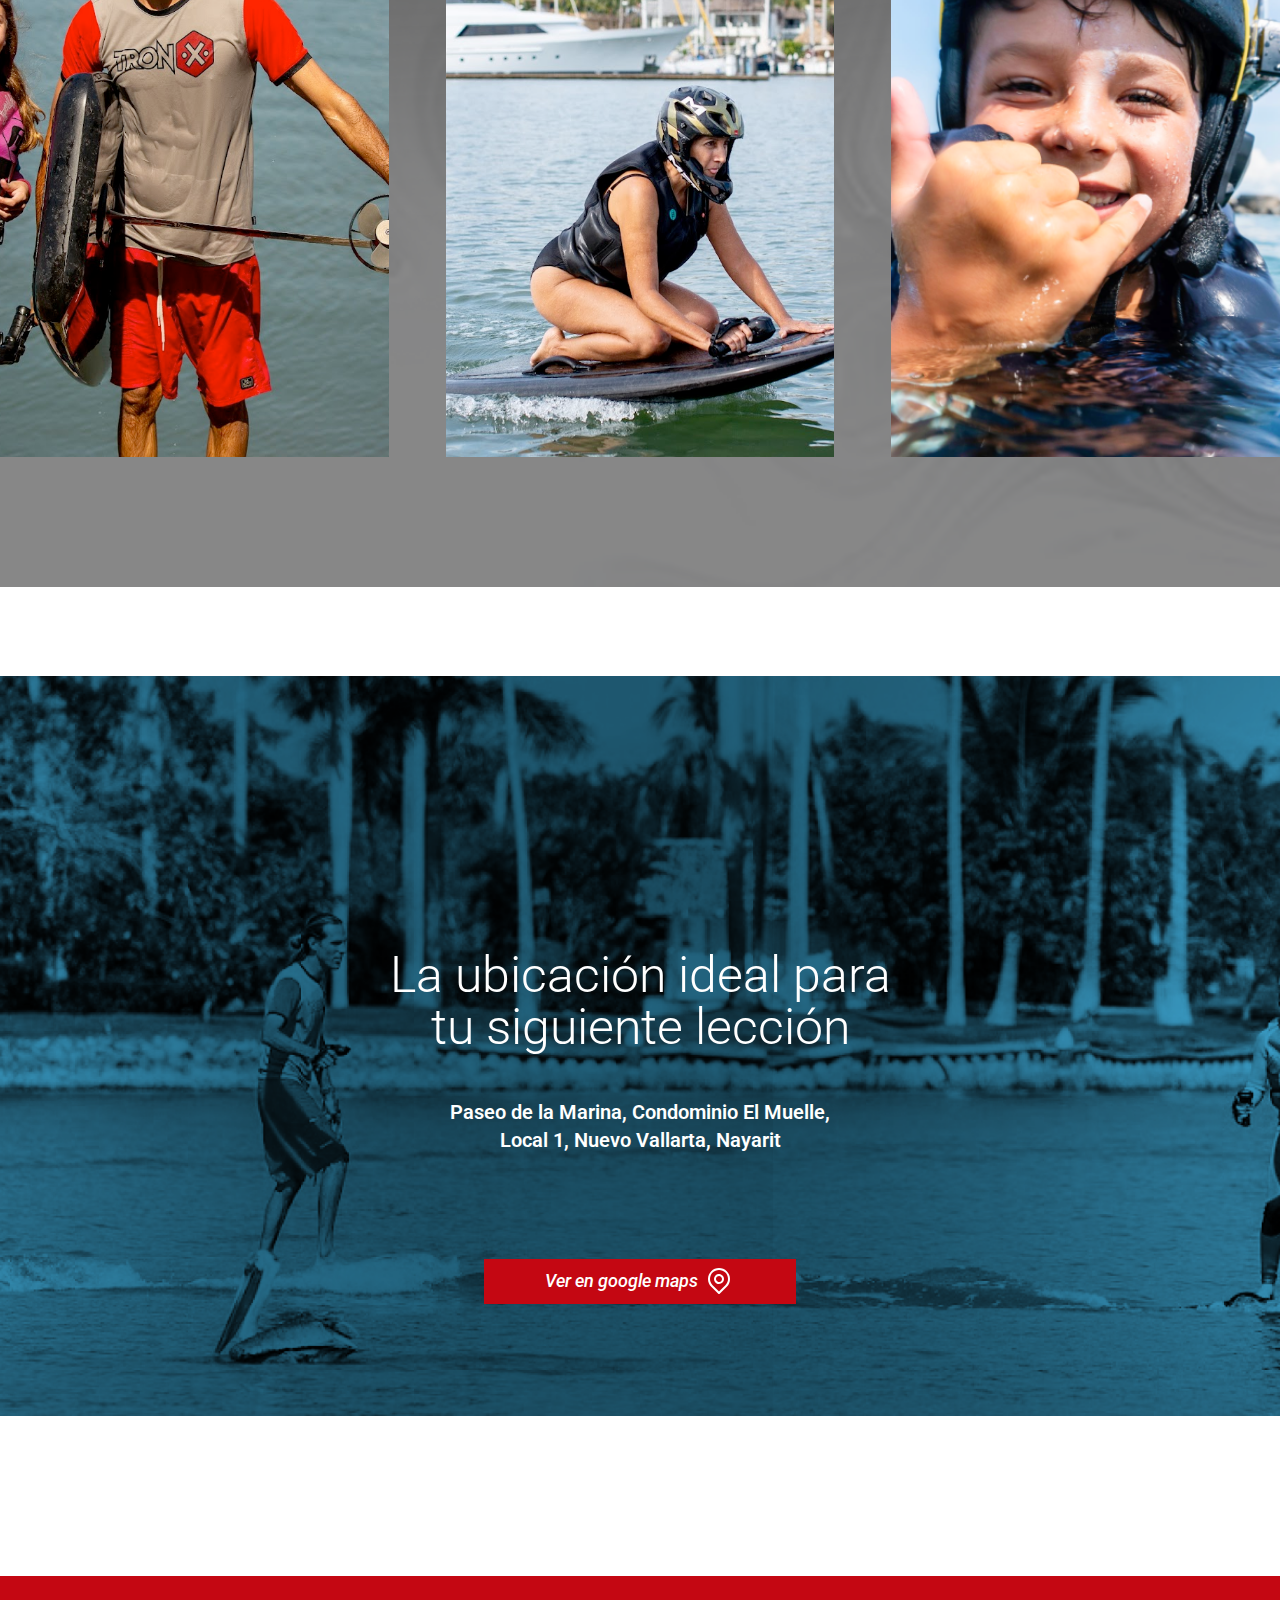
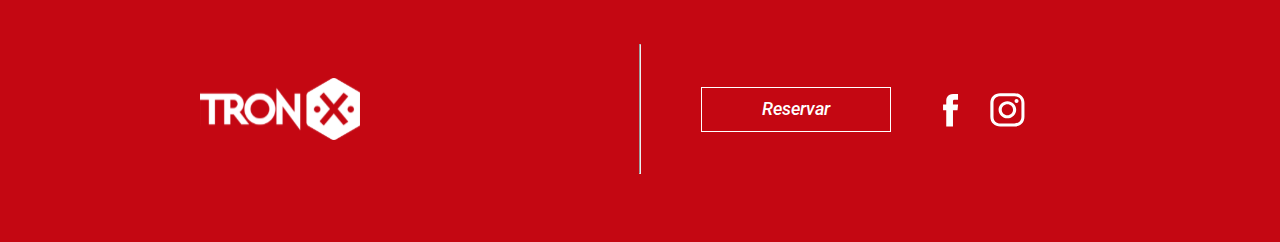
==== commit 3aa09aff: "New changes applied" ====
--- a/index.html
+++ b/index.html
@@ -14,116 +14,83 @@
 </head>
 <body>
     <header class="header">
-        <img class="logo" src="./img/tronx.svg" alt="Logo">
+        <img class="logo" src="./img/tronx-red-logo.svg" alt="Logo">
         <nav class="nav">
             <ul>
+                <li><a href="#">Escuela</a></li>
+                <li><a href="#">Tienda</a></li>
+                <li><a href="#">Contacto</a></li>
                 <li><a href="#">Nosotros</a></li>
-                <li><a href="#">Reserva tu clase</a></li>
-                <li><a href="#">Team</a></li>
-                <li><a href="#">Shop</a></li>
+                <li><a href="#">Reservar</a></li>
             </ul> 
         </nav>
         <img class="menu" src="./img/menu.png" alt="Menu">
     </header>
 
     <div class="hero">
-        <h1>Vive la Xperiencia del surf foil</h1>
-        <h2>Flota entre las olas del mar y disfruta de la experiencia</h2>
-        <button class="button button__outlined">
-            Reserva tu clase
-            <img src="./img/wave.svg" alt="wave">
+        <h1>Vive la Xperiencia E-foil</h1>
+        <h2>Domina en tan solo unas hora una tabla de surf eléctrica con <strong>"hydrofoil"</strong> y vuela como pelícano sobre las olas</h2>
+        <button class="button button__contained">
+            Reservar
         </button>
     </div>
 
     <div class="first-section">
+        <div class="section-img">
+            <div class="img"></div>
+        </div>
         <div class="content">
-            <h1>Vive la Xperiencia de nuestras clases de surf en Puerto Vallarta.</h1>
-            <h2>Nuestro equipo de última generación y nuestra perfecta ubicación hacen de <strong>Tron X</strong> el lugar ideal para aprendera surfear mientras disfrutas de las olas.</h2>
-            <p>¡Regístrate para una clase hoy 
-                y vive la Xperiencia!</p>
+            <h1>Una gran selección de Xperiencias únicas</h1>
+            <h2>Ofrecemos una variedad de opciones para todos los niveles. Cada servicio está diseñado para satisfacer las necesidades y objetivos de los clientes y todos son personalizables.</h2>
             <button class="button button__contained">
-                Agenda tu clase
-                <img src="./img/wave.svg" alt="wave">
+                Xperiencias
             </button>
-        </div>
-        <div class="galery-grid">
-            <div class="first"></div>
-            <div class="second"></div>
-            <div class="third"></div>
         </div>
     </div>
 
-    <div class="second-section">
-        <div class="text-wrapper">
-            <h1>SURF XPERIENCIA</h1>
-            <img class="first-wave" src="./img/waves.svg" alt="waves">
-            <div class="waves-desk">
-                <img class="first-wave-desk" src="./img/waves-lg.svg" alt="waves">
-                <img class="second-wave-desk" src="./img/waves-lg.svg" alt="waves">
-            </div>
+    <div class="first-section second">
+        <div class="section-img">
+            <div class="img second"></div>
         </div>
+       <div class="content-wrapper">
+        <div class="content">
+            <h1>Prueba nuestra lección de S.U.P.</h1>
+            <h2>El <strong>“stand-up paddle boarding”</strong> es una gran herramienta para mantenerse saludable ya que se ejercita el cuerpo completo, potencialmente en un ambiente rodeado de naturaleza. ¡Descansa de la bicicleta o los zapatos y agarra la tabla!</h2>
+            <button class="button button__contained">
+                Reservar
+            </button>
+        </div>
+       </div>
     </div>
 
     <div class="third-section">
         <div class="content">
-            <h1>Vive el deporte acuático con Tron X</h1>
+            <h1>¡Enamórate del mar con TRON X!</h1>
             <div class="text-content">
                 <div>
-                    <h2>Una experiencia para todas las edades</h2>
-                    <p>Nuestra misión es poder proporcionar lecciones de <strong>surf de primer nivel</strong> a personas con diferentes niveles de experiencia.
-                    <br></br>Ya sea que estés aprendiendo a surfear o eres un surfista experimentado que busca mejorar sus técnicas, nosotros podremos ayudarte.</p>
-                </div>
-                <div>
-                    <h2>Diversión y compromiso</h2>
-                    <p>Nuestras clases están diseñadas para ser divertidas, seguras y educativas. Siempre comprometidos con nuestra filosofía de vida: <strong>100% amigable con el medio ambiente.</strong></p>
+                    <h2>Una Xperiencia para todas las edades</h2>
+                    <p>Ofrecemos lecciones de <strong>surf de primer nivel</strong> a personas con diferentes niveles de experiencia.
+                        <br /><br />
+                        Ya sea que estés aprendiendo a surfear o eres un surfista experimentado que busca mejorar sus técnicas, nosotros podremos ayudarte.</p>
                 </div>
                 <div>
                     <h2>Instructores certificados</h2>
-                    <p>Somos instructores <strong>apasionados por el surf</strong> y estamos comprometidos a ayudarlos a lograr lo mejor y tener la mejor experiencia. 
-                    <br></br>Brindamos atención personalizada, asegurándonos de que aproveches al máximo tu tiempo en el agua</p>
+                    <p>Somos instructores <strong>apasionados</strong> y estamos comprometidos a ayudarlos a lograr lo mejor y tener la mejor experiencia. 
+                    <br></br>Brindamos atención personalizada, asegurándonos de que aproveches al máximo tu tiempo en el agua.</p>
                 </div>
             </div>
         </div>
         <div class="content-images">
-            <img class="first-img" src="./img/images-1.png" alt="">
-            <img class="second-img" src="./img/images-2.png" alt="">
-            <img class="third-img" src="./img/images-3.png" alt="">
-        </div>
-    </div>
-
-    <div class="fourth-section">
-        <img class="x-img" src="./img/x-img-xs.png" alt="">
-        <img class="x-img-lg" src="./img/X-img.png" alt="">
-        <div class="content">
-            <h1>Desata tu surfista interior: una gama de servicios de surf para todos los niveles.</h1>
-            <p>Ofrecemos una gran variedad de opciones que incluyen clases desde principiantes, intermedios y avanzados. Cada clase está diseñada para satisfacer las necesidades y objetivos de los estudiantes, por lo que puede estar seguro de que está aprovechando al máximo su lección.</p>
-            <div class="icons">
-                <img src="./img/icon-1.svg" alt="">
-                <img src="./img/icon-2.svg" alt="">
-                <img src="./img/icon-3.svg" alt="">
-            </div>
-            <ul>
-                <li><span>Wakeboarding</span></li>
-                <li><span>Slilngshot</span></li>
-                <li><span>Surf</span></li>
-                <li><span>Kitesurf</span></li>
-                <li><span>Surf Camp</span></li>
-            </ul>
-            <div class="button-wrapper">
-                <button class="button button__contained">
-                    Ver todas las clases
-                    <img src="./img/wave.svg" alt="wave">
-                </button>
-            </div>
+            <div class="first-img"></div>
+            <div class="second-img"></div>
+            <div class="third-img"></div>
         </div>
     </div>
 
     <div class="last-section">
-        <h1>La ubicación ideal para tu siguiente lección <strong>de surf</strong></h1>
-        <h2>Ofrecemos una gran variedad de opciones que incluyen clases desde principiantes, intermedios y avanzados. Cada clase está diseñada para satisfacer las necesidades y objetivos de los estudiantes, por lo que puede estar seguro de que está aprovechando al máximo su lección.</h2>
-        <img src="./img/wave.svg" alt="">
-        <p>Paseo de la Marina Local 1 y 2 Nuevo Vallarta, Nayarit, 63735</p>
-        <button class="button button__outlined">
+        <h1>La ubicación ideal para<br />tu siguiente lección</h1>
+        <p>Paseo de la Marina, Condominio El Muelle, Local 1, Nuevo Vallarta, Nayarit</p>
+        <button class="button button__contained">
             Ver en google maps
             <img src="./img/pin.svg" alt="wave">
         </button>
@@ -131,19 +98,13 @@
 
     <footer>
         <div class="first-footer-section">
-            <img src="./img/tronx.svg" alt="logo" width="124">
-            <h1>Somos una familia de amantes del mar y los deportes acuáticos extremos. 
-                En el 2016 cuatro hermanos decidieron vencer la suerte y embarcarse en la mayor aventura de nuestras vidas y así fusionamos nuestras pasiones y conocimientos para crear lo que hoy es <strong>Tron X Extreme Sports School & Shop.</strong></h1>
-            <p>Ride the Waves with Surf School - 
-                xA Premier Surfing Experience</p>
+            <img src="./img/tronx.svg" alt="logo" width="160">
         </div>
         <hr>
         <div class="second-footer-section">
             <button class="button button__outlined">
-                Sobre nosotros
-                <img src="./img/wave.svg" alt="wave">
+                Reservar
             </button>
-            <p>¡Vive la experiencia Tron X y disfruta del viaje!</p>
             <div class="social">
                 <img src="./img/facebook.svg" alt="fb">
                 <img src="./img/instagram.svg" alt="ig">
--- a/styles/styles.css
+++ b/styles/styles.css
@@ -11,7 +11,7 @@
 }
 
 .header {
-  background: #C40712;
+  background: #545454;
   max-height: 65px;
   padding: 8px 34px;
   display: flex;
@@ -37,6 +37,7 @@
   }
   .header .nav ul {
     display: flex;
+    align-items: center;
   }
   .header .nav ul li {
     list-style: none;
@@ -47,16 +48,28 @@
     font-weight: 400;
     font-size: 16px;
     line-height: 19px;
-    margin-right: 40px;
+    margin-right: 64px;
     text-decoration: none;
   }
+  .header .nav ul li:last-of-type {
+    background: #C40712;
+    width: 119px;
+    height: 37px;
+    display: flex;
+    align-items: center;
+    justify-content: center;
+    border-radius: 4px;
+  }
+  .header .nav ul li:last-of-type a {
+    margin: 0;
+  }
 }
 
 .hero {
-  background: url(../img/hero.png) no-repeat -31.7rem center;
-  background-size: cover;
+  background: url(../img/hero-bg.png) no-repeat -30rem center;
+  background-size: auto 250%;
   max-height: 407px;
-  height: 407px;
+  height: 430px;
   backdrop-filter: blur(10px);
 }
 .hero h1 {
@@ -66,19 +79,18 @@
   font-weight: 600;
   font-size: 34px;
   line-height: 36px;
-  width: 215px;
+  width: 195px;
   margin: 0 0 7px 42px;
-  padding-top: 60px;
+  padding-top: 44px;
 }
 .hero h2 {
   margin: 0;
   color: white;
   font-style: normal;
   font-weight: 300;
-  font-size: 18px;
+  font-size: 17px;
   line-height: 22px;
   width: 215px;
-  height: 47px;
   margin-left: 42px;
 }
 .hero button {
@@ -87,7 +99,7 @@
 }
 .hero::before {
   content: "";
-  background-image: linear-gradient(to left, rgba(0, 0, 0, 0.1) 0%, black 151%);
+  background-image: linear-gradient(to left, rgba(0, 0, 0, 0.1) 45%, black 120%);
   height: 100%;
   width: 100%;
   position: absolute;
@@ -95,39 +107,60 @@
 }
 @media screen and (min-width: 1024px) {
   .hero {
-    height: 780px;
-    max-height: 780px;
+    height: 713px;
+    max-height: 713px;
     background-position: center center;
+    background-size: auto 190%;
   }
   .hero h1 {
     font-size: 110px;
-    margin: 0px 0px 15px 200px;
+    margin: 0 0px 15px 200px;
     line-height: 96px;
-    width: 700px;
+    width: 650px;
+    padding-top: 72px;
   }
   .hero h2 {
-    line-height: 50px;
+    line-height: 36px;
     font-size: 30px;
-    width: 715px;
+    width: 550px;
     margin-left: 200px;
   }
   .hero button {
     margin-left: 200px;
-    margin-top: 37px;
+    margin-top: 73px;
+  }
+}
+@media screen and (min-width: 768px) {
+  .hero {
+    background-position: center center;
+    background-size: auto 230%;
+  }
+  .hero h1, .hero h2, .hero button {
+    margin-left: 150px;
+  }
+}
+@media screen and (min-width: 2500px) {
+  .hero {
+    min-height: 800px;
+    height: 800px;
+    background-position: center center;
+    background-size: cover;
   }
 }
 
 .button {
   display: flex;
   align-items: center;
-  padding: 10px 24px;
+  padding: 10px 60px;
   font-style: italic;
   font-size: 16px;
   max-height: 45px;
   color: white;
+  line-height: 50px;
+  font-weight: 500;
 }
 .button img {
-  margin-left: 15px;
+  margin-left: 5px;
 }
 .button__outlined {
   border: 1px solid white;
@@ -145,17 +178,18 @@
 }
 
 .first-section {
-  padding: 50px 0px 70px;
+  padding: 60px 0px 95px;
   overflow: hidden;
 }
 .first-section .content h1 {
   font-style: normal;
   font-weight: 700;
-  font-size: 26px;
+  font-size: 28px;
   line-height: 30px;
-  margin: 0px 0px 17px;
+  margin: 0px 0px 20px;
   color: #C40712;
   padding: 0px 45px;
+  width: 350px;
 }
 .first-section .content h2 {
   font-style: normal;
@@ -164,6 +198,7 @@
   line-height: 22px;
   margin: 0;
   padding: 0px 45px;
+  margin-bottom: 47px;
 }
 .first-section .content p {
   font-style: italic;
@@ -177,135 +212,88 @@
 .first-section .content button {
   margin: 0px 45px 65px;
 }
-.first-section .galery-grid {
+.first-section .section-img {
+  margin-bottom: 50px;
+}
+.first-section .section-img .img {
   width: 100%;
-  display: grid;
-  grid-template-columns: repeat(4, 1fr);
-}
-.first-section .galery-grid .first {
-  grid-column: 1/4;
-  width: 197px;
-  height: 148px;
-  background: url("../img/galery1.png") no-repeat center center;
+  height: 285px;
+  background: url(../img/first-section-img.png) no-repeat center center;
   background-size: cover;
 }
-.first-section .galery-grid .second {
-  grid-column: 1/4;
-  width: 197px;
-  height: 148px;
-  background: url("../img/galery2.png") no-repeat center center;
-  background-size: cover;
-}
-.first-section .galery-grid .third {
-  grid-column: 4/4;
-  grid-row: 1/4;
-  width: 195px;
-  height: 296px;
-  background: url("../img/galery3.png") no-repeat center center;
-  background-size: cover;
+.first-section .section-img .img.second {
+  width: 100%;
+  background: url(../img/second-section-img.jpeg) no-repeat -76px -46px;
+  background-size: auto 167%;
 }
 @media screen and (min-width: 1024px) {
   .first-section {
     display: flex;
     align-items: center;
-    padding: 119px 0px 129px;
+    padding: 89px 0px 0px;
+  }
+  .first-section.second .section-img {
+    order: 1;
+  }
+  .first-section.second .content-wrapper {
+    width: 50%;
+    display: flex;
+    flex-direction: column;
+    align-items: flex-end;
+    justify-content: flex-end;
+  }
+  .first-section.second .content-wrapper .content {
+    margin-right: 137px;
+  }
+  .first-section.second .content-wrapper h1, .first-section.second .content-wrapper h2 {
+    padding: 0px;
+    width: 410px;
+  }
+  .first-section.second .content-wrapper button {
+    margin: 0;
   }
   .first-section .content h1 {
     line-height: 52px;
     font-size: 50px;
-    padding: 0px 0px 0px 80px;
-    width: 610px;
+    padding: 0px 0px 0px 137px;
+    width: 550px;
     margin-bottom: 25px;
   }
   .first-section .content h2 {
     font-size: 20px;
     line-height: 26px;
-    padding: 0px 0px 0px 80px;
-    width: 545px;
+    padding: 0px 0px 0px 137px;
+    width: 580px;
+    margin-bottom: 72px;
   }
   .first-section .content p {
     font-size: 22px;
     line-height: 30px;
-    padding: 0px 0px 0px 80px;
+    padding: 0px 0px 0px 137px;
     margin: 69px 0px 77px;
   }
   .first-section .content button {
-    margin: 0px 0px 0px 80px;
-  }
-  .first-section .galery-grid {
-    order: -1;
-    flex-basis: min-content;
-  }
-  .first-section .galery-grid .first {
-    width: 400px;
-    height: 344px;
-  }
-  .first-section .galery-grid .second {
-    width: 400px;
-    height: 314px;
-  }
-  .first-section .galery-grid .third {
-    width: 400px;
-    height: 659px;
-  }
-}
-
-.second-section {
-  display: flex;
-  align-items: center;
-  justify-content: center;
-  overflow: hidden;
-  position: relative;
-}
-.second-section h1 {
-  font-style: italic;
-  font-weight: 900;
-  font-size: 67px;
-  line-height: 60px;
-  background: url("../img/text-bg.png") no-repeat -9rem center;
-  -webkit-background-clip: text;
-  background-clip: text;
-  -webkit-text-fill-color: transparent;
-  -webkit-font-smoothing: antialiased;
-  margin: 0;
-}
-.second-section img.first-wave {
-  display: block;
-  position: absolute;
-  top: 0.5rem;
-  left: 12.5rem;
-}
-.second-section .waves-desk {
-  display: none;
-}
-@media screen and (min-width: 1024px) {
-  .second-section h1 {
-    font-size: 230px;
-    line-height: 210px;
-    background-position-y: -1rem;
-  }
-  .second-section .text-wrapper {
-    position: relative;
-    width: min-content;
-  }
-  .second-section img.first-wave {
-    display: none;
-  }
-  .second-section .waves-desk {
-    display: block;
-    position: absolute;
-    top: 2rem;
-    right: 20rem;
-  }
-  .second-section .waves-desk .first-wave-desk {
-    position: absolute;
-    left: 17.1rem;
+    margin: 0px 0px 0px 137px;
+  }
+  .first-section .section-img {
+    width: 50%;
+    margin-bottom: 0;
+  }
+  .first-section .section-img .img {
+    width: 100%;
+    height: 619px;
+    margin-left: 0;
+  }
+  .first-section .section-img .img.second {
+    width: 100%;
+    background-position: -2rem 0rem;
+    background-size: auto 110%;
   }
 }
 
 .third-section {
-  background: linear-gradient(180deg, #22637E 11.98%, #175E7C 66.67%);
-  padding: 56px 0 535px;
+  background: #545454;
+  padding: 76px 0;
   margin-top: 50px;
   position: relative;
 }
@@ -321,22 +309,24 @@
   line-height: 30px;
   text-align: center;
   color: white;
-  margin: 0;
+  margin: 0 auto;
   margin-bottom: 66px;
+  width: 295px;
 }
 .third-section .content h2 {
   font-style: normal;
   font-weight: 500;
   font-size: 20px;
-  line-height: 24px;
+  line-height: 28px;
   color: white;
   margin: 0;
   margin-bottom: 17px;
+  width: 295px;
 }
 .third-section .content p {
   font-style: normal;
   font-weight: 300;
-  font-size: 18px;
+  font-size: 16px;
   line-height: 22px;
   color: white;
   margin: 0;
@@ -347,7 +337,7 @@
 }
 .third-section::before {
   content: "";
-  background: url("../img/bg-gradient.png") no-repeat center center;
+  background: url("../img/br-gradient.png") no-repeat center center;
   background-size: cover;
   height: 100%;
   width: 100%;
@@ -355,37 +345,47 @@
   z-index: 0;
   top: 0;
   left: 0;
-  opacity: 0.2;
+  opacity: 0.3;
 }
 .third-section .content-images {
   display: flex;
-  position: absolute;
+  align-items: center;
+  flex-wrap: wrap;
+  position: relative;
   z-index: 1;
-  left: 0;
-  align-items: center;
-  justify-content: space-between;
-  flex-wrap: wrap;
-  bottom: -7rem;
+  top: 0;
 }
 .third-section .content-images .first-img {
+  background: url(../img/images-1.png) no-repeat center center;
+}
+.third-section .content-images .second-img {
+  background: url(../img/images-2.png) no-repeat center center;
+}
+.third-section .content-images .third-img {
+  background: url(../img/images-3.png) no-repeat center center;
   width: 100%;
   margin-bottom: 12px;
-}
-.third-section .content-images .second-img, .third-section .content-images .third-img {
-  width: 48%;
+  height: 210px;
+}
+.third-section .content-images .second-img, .third-section .content-images .first-img {
+  width: 50%;
+  height: 301px;
+  background-size: auto 105%;
 }
 @media screen and (min-width: 1024px) {
   .third-section {
     margin-top: 146px;
-    padding-bottom: 360px;
+    padding: 130px 0px;
+    margin-bottom: 89px;
   }
   .third-section .content {
-    padding: 0 170px;
+    padding: 0 200px;
   }
   .third-section .content .text-content {
     display: flex;
     flex-wrap: wrap;
     justify-content: flex-end;
+    margin-bottom: 123px;
   }
   .third-section .content .text-content > div {
     width: 50%;
@@ -394,171 +394,56 @@
     padding-right: 90px;
   }
   .third-section .content h1 {
-    text-align: left;
+    text-align: center;
     font-size: 50px;
     line-height: 52px;
+    width: 100%;
+    margin-bottom: 52px;
   }
   .third-section .content h2 {
     font-size: 26px;
     line-height: 52px;
+    width: 100%;
   }
   .third-section .content p {
     font-size: 20px;
     line-height: 26px;
+    margin: 0px;
   }
   .third-section .content-images {
+    align-items: center;
+    justify-content: center;
     flex-wrap: nowrap;
-    align-items: flex-end;
-    width: 100%;
-    bottom: -13rem;
-  }
-  .third-section .content-images .first-img {
-    width: 46%;
-    margin-bottom: 0;
-  }
-  .third-section .content-images .second-img {
-    width: 23.3%;
+  }
+  .third-section .content-images .first-img, .third-section .content-images .second-img, .third-section .content-images .third-img {
+    height: 616px;
+    width: 420px;
+    background-size: cover;
+    margin-right: 57px;
   }
   .third-section .content-images .third-img {
-    width: 23.3%;
-  }
-}
-
-.fourth-section {
-  margin-top: 200px;
-}
-.fourth-section .x-img {
-  width: 100%;
-  display: block;
-}
-.fourth-section .x-img-lg {
-  display: none;
-}
-.fourth-section .content {
-  padding: 0 43px;
-}
-.fourth-section .content h1 {
-  font-style: normal;
-  font-weight: 700;
-  font-size: 26px;
-  line-height: 30px;
-  color: #C40712;
-  margin: 40px 0 22px 0;
-}
-.fourth-section .content p {
-  font-style: normal;
-  font-weight: 300;
-  font-size: 16px;
-  line-height: 22px;
-  color: #393939;
-}
-.fourth-section .content .icons {
-  display: flex;
-  align-items: center;
-  justify-content: space-between;
-  margin: 40px 0;
-}
-.fourth-section .content ul {
-  display: flex;
-  flex-wrap: wrap;
-  justify-content: space-between;
-  padding: 0;
-}
-.fourth-section .content ul li {
-  margin-right: 30px;
-}
-.fourth-section .content ul li span {
-  font-style: normal;
-  font-weight: 600;
-  font-size: 20px;
-  line-height: 38px;
-  color: #22637E;
-  position: relative;
-  left: -2px;
-}
-.fourth-section .content ul li::marker {
-  color: #C40712;
-}
-.fourth-section .content ul li:last-of-type {
-  margin-right: 0;
-}
-.fourth-section .content ul li:first-of-type {
-  margin-left: 20px;
-}
-.fourth-section .content .button-wrapper {
-  width: 100%;
-  display: flex;
-  justify-content: center;
-  align-items: center;
-  margin-top: 45px;
-}
-@media screen and (min-width: 1024px) {
-  .fourth-section {
-    display: flex;
-    align-items: center;
-    margin-top: 400px;
-    margin-bottom: 30px;
-    padding: 0px 190px;
-  }
-  .fourth-section .content {
-    padding: 0px 0px 0px 63px;
-  }
-  .fourth-section .content h1 {
-    font-size: 50px;
-    line-height: 52px;
-    margin: 0px 0px 30px 0px;
-  }
-  .fourth-section .content p {
-    font-size: 20px;
-    line-height: 26px;
-    width: 580px;
-  }
-  .fourth-section .content .icons {
-    width: 580px;
-  }
-  .fourth-section .content ul {
-    width: 580px;
-  }
-  .fourth-section .content .button-wrapper {
-    justify-content: flex-start;
-  }
-  .fourth-section .x-img {
-    display: none;
-  }
-  .fourth-section .x-img-lg {
-    display: block;
-    width: 532px;
-    height: 532px;
+    margin: 0;
   }
 }
 
 .last-section {
-  background: url("../img/surf-banner.png") no-repeat -37rem center;
-  background-size: cover;
-  padding: 0 33px 125px;
+  background: url("../img/surf-banner.png") no-repeat -37rem -10rem;
+  background-size: auto 128%;
+  padding: 0 60px;
   display: flex;
   align-items: center;
   justify-content: center;
   flex-direction: column;
+  height: 765px;
 }
 .last-section h1 {
   font-style: normal;
   font-weight: 300;
-  font-size: 26px;
-  line-height: 30px;
+  font-size: 28px;
+  line-height: 34px;
   text-align: center;
   color: white;
-  margin: 204px 0 10px;
-}
-.last-section h2 {
-  font-style: normal;
-  font-weight: 300;
-  font-size: 16px;
-  line-height: 22px;
-  text-align: center;
-  color: white;
-  margin: 0;
-  margin-bottom: 50px;
+  margin: 0;
 }
 .last-section > img {
   width: 55px;
@@ -570,7 +455,7 @@
   line-height: 28px;
   text-align: center;
   color: white;
-  margin: 19px 0 33px;
+  margin: 9px 0 73px;
 }
 @media screen and (min-width: 1024px) {
   .last-section {
@@ -580,7 +465,6 @@
     font-size: 50px;
     line-height: 52px;
     width: 586px;
-    margin: 248px 0px 25px 0px;
   }
   .last-section h1 strong {
     font-weight: 700;
@@ -594,8 +478,15 @@
   .last-section p {
     font-size: 20px;
     line-height: 28px;
-    width: 335px;
-    margin-bottom: 45px;
+    width: 425px;
+    margin: 45px 0px 105px 0px;
+  }
+}
+@media screen and (min-width: 1024px) {
+  .last-section {
+    background-size: cover;
+    height: 900px;
+    min-height: 900px;
   }
 }
 
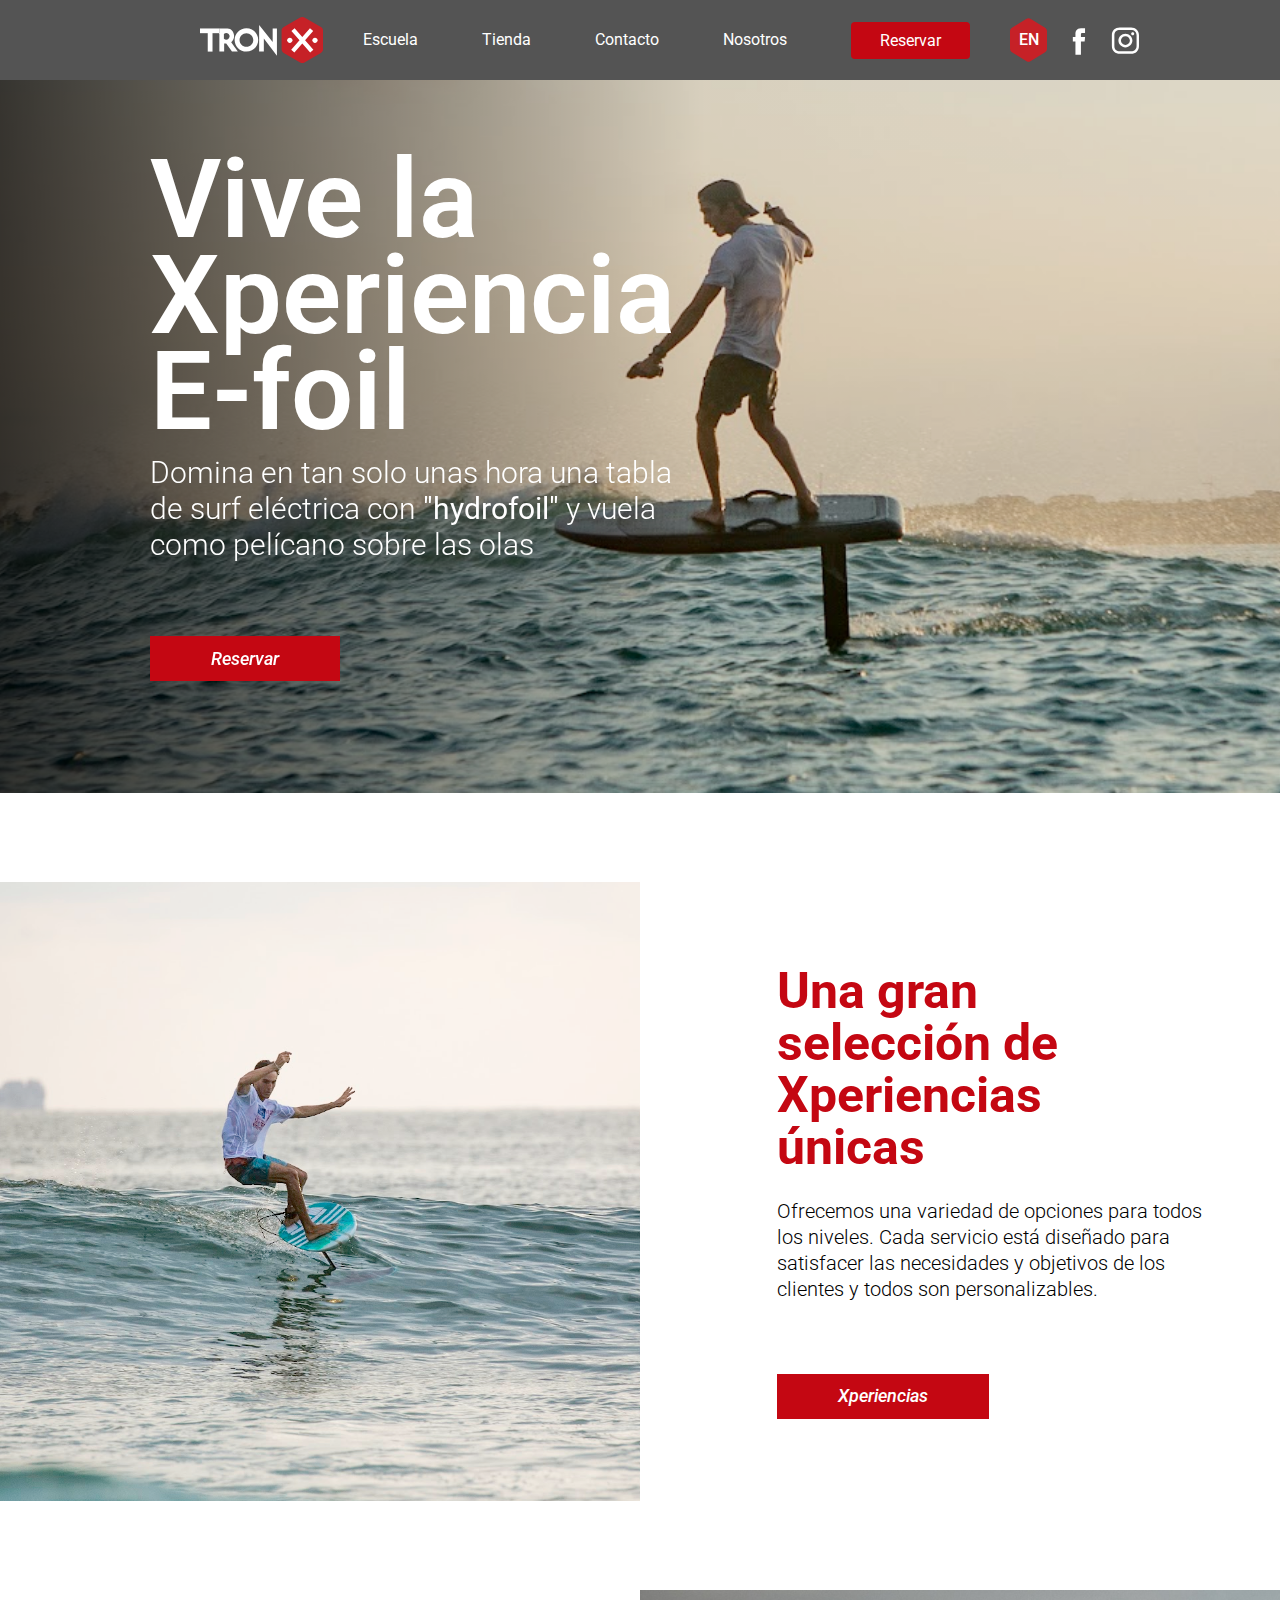
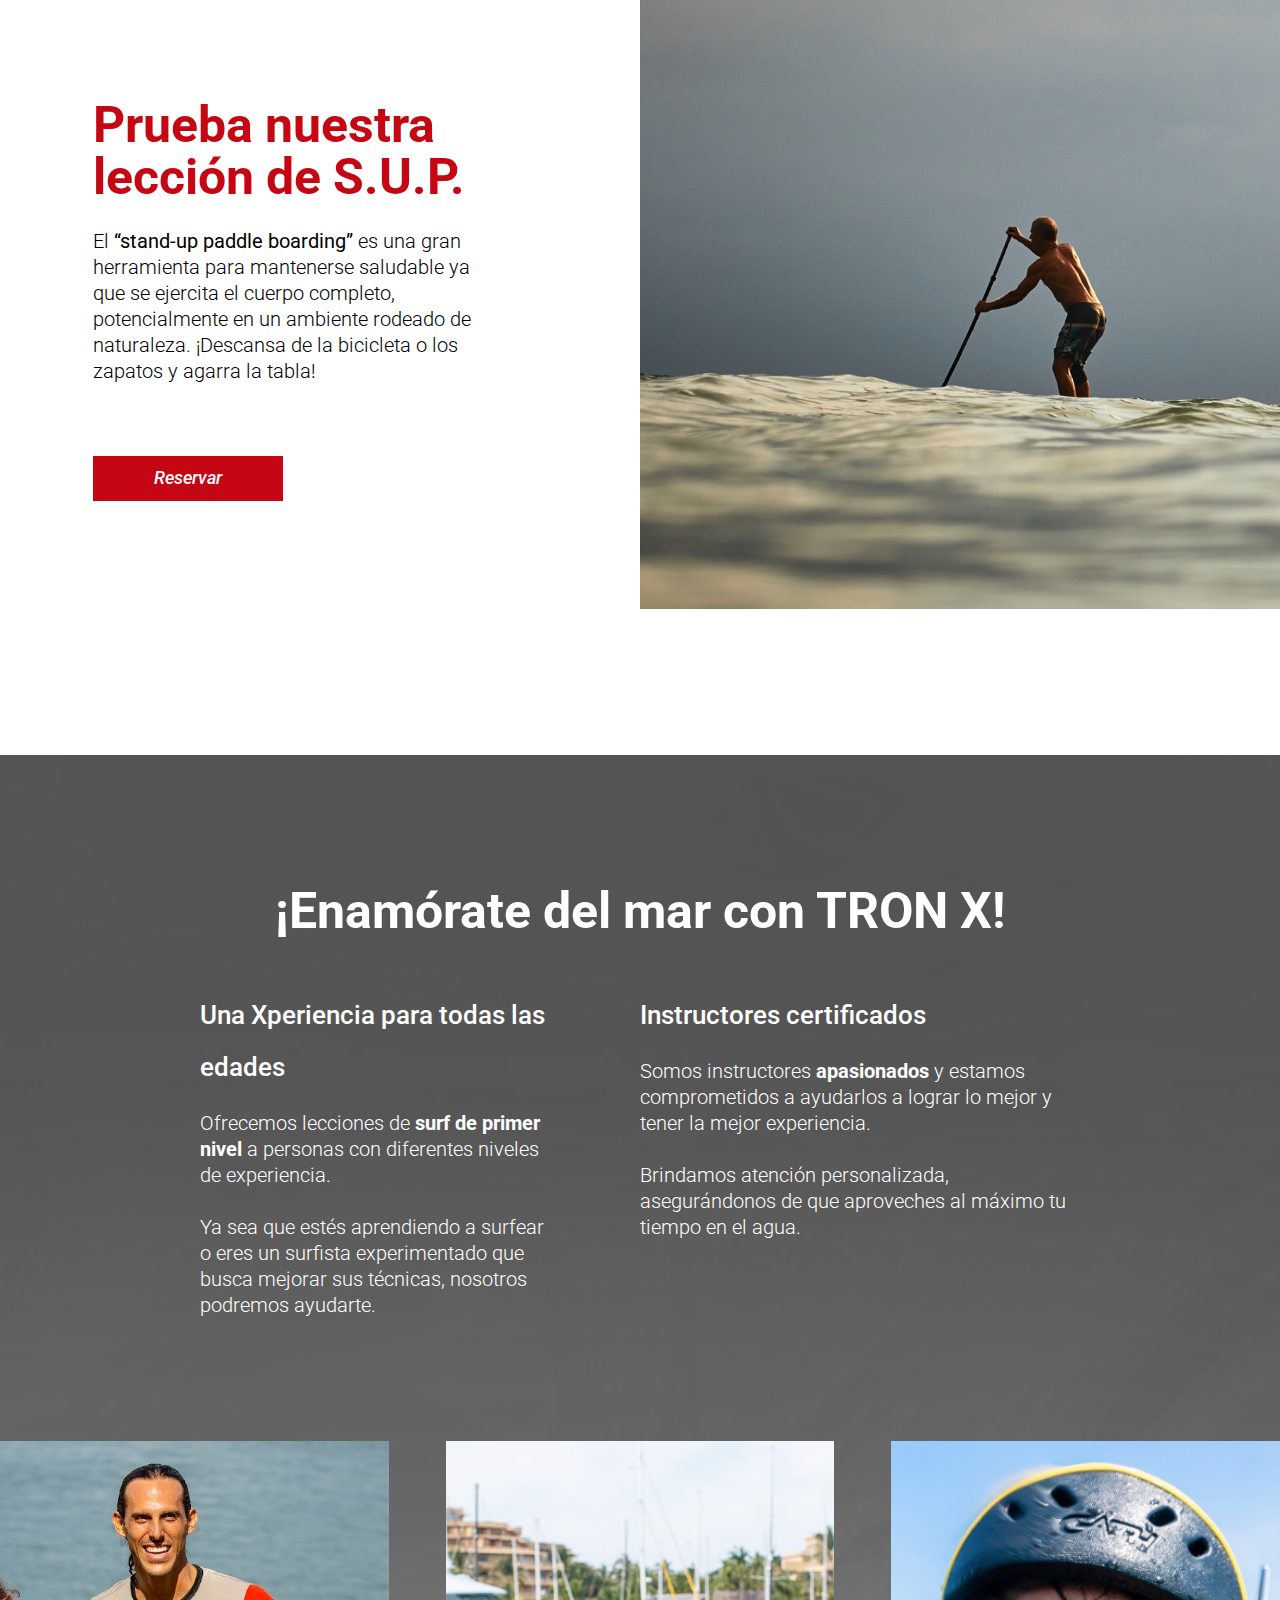
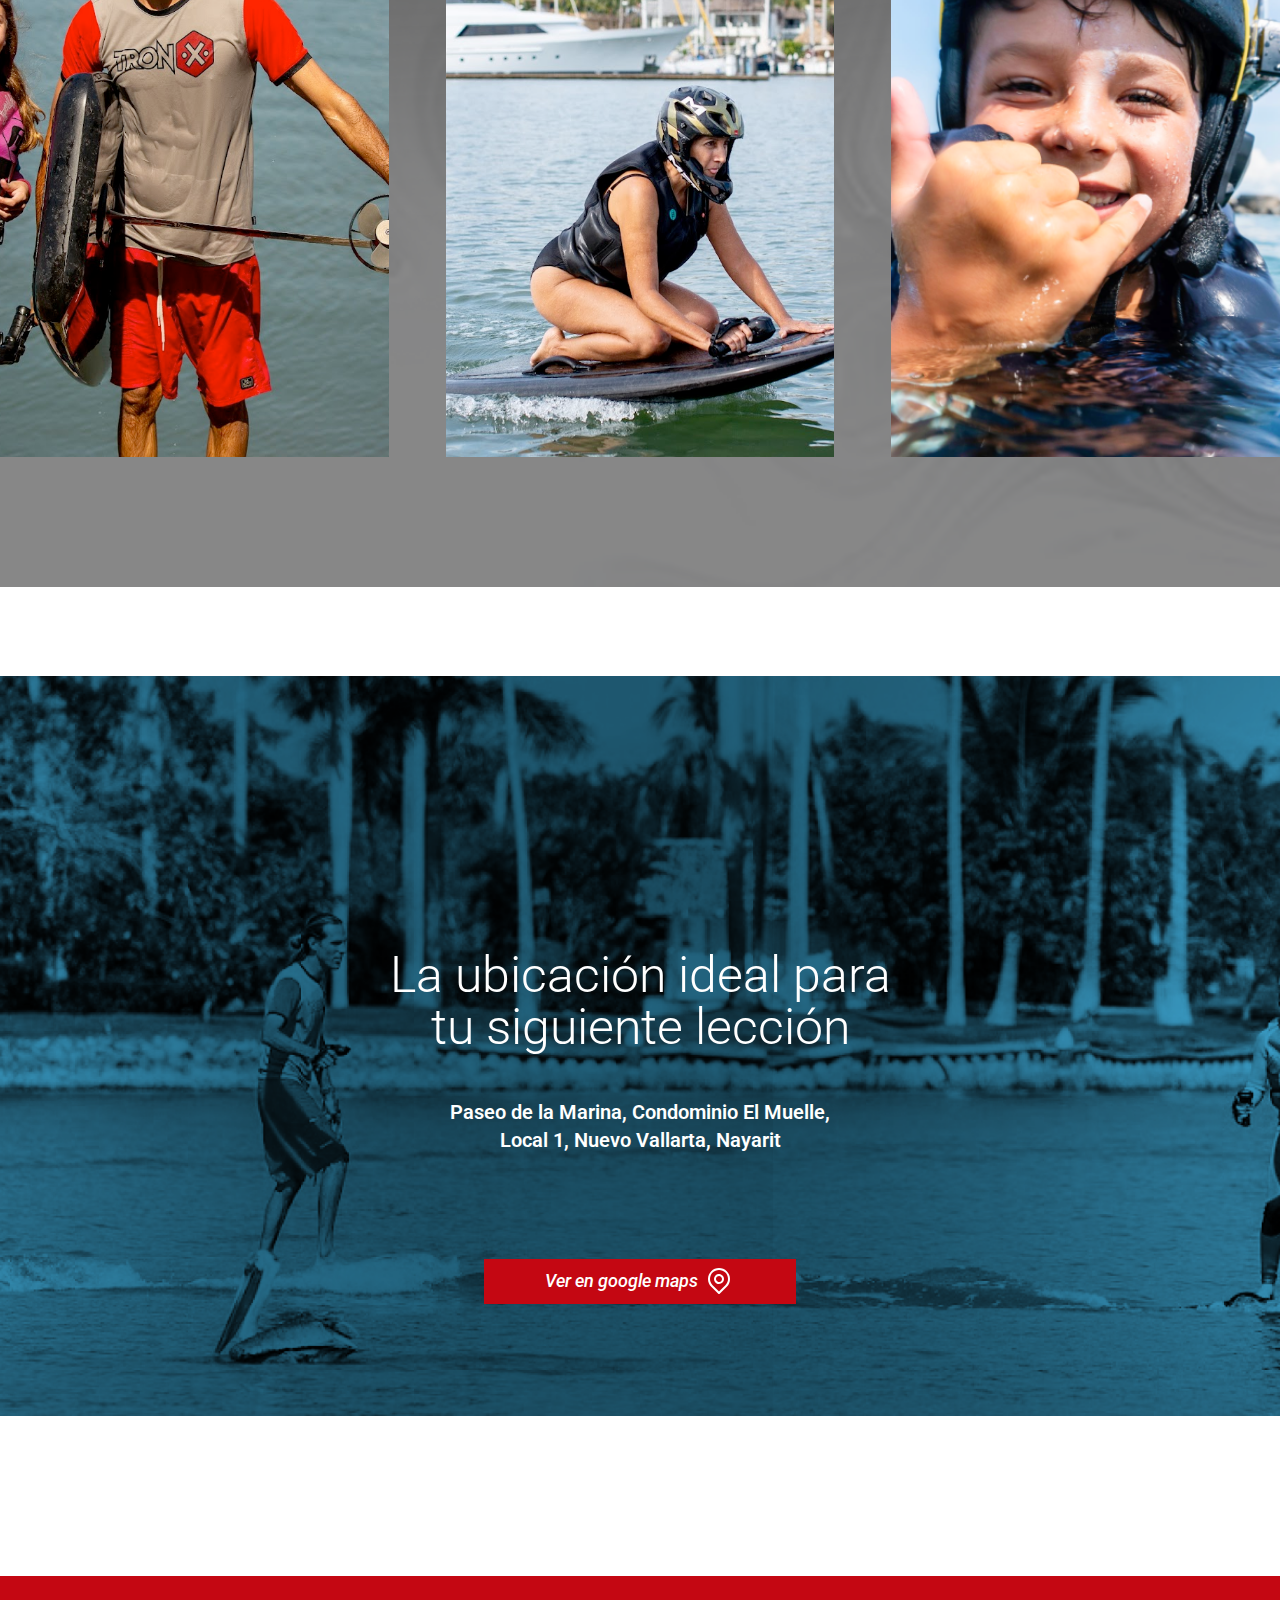
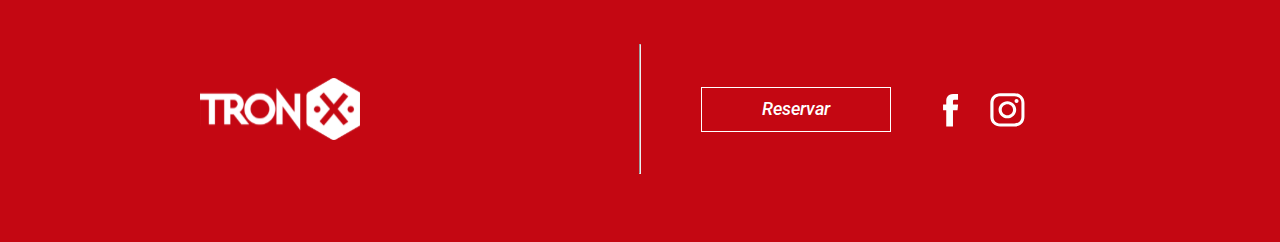
==== commit bc156376: "Top social section added" ====
--- a/index.html
+++ b/index.html
@@ -23,6 +23,19 @@
                 <li><a href="#">Nosotros</a></li>
                 <li><a href="#">Reservar</a></li>
             </ul> 
+
+            <div class="social">
+                <div class="lenguage">
+                    <img src="./img/lenguage-icon.svg" alt="lng">
+                    <p>EN</p>
+                </div>
+                <a href="#">
+                    <img src="./img/facebook.svg" alt="fb" width="31">
+                </a>
+                <a href="#">
+                    <img src="./img/instagram.svg" alt="ig" width="31">
+                </a>
+            </div>
         </nav>
         <img class="menu" src="./img/menu.png" alt="Menu">
     </header>
--- a/styles/styles.css
+++ b/styles/styles.css
@@ -33,7 +33,8 @@
     display: none;
   }
   .header .nav {
-    display: block;
+    display: flex;
+    align-items: center;
   }
   .header .nav ul {
     display: flex;
@@ -62,6 +63,34 @@
   }
   .header .nav ul li:last-of-type a {
     margin: 0;
+  }
+  .header .social {
+    display: flex;
+    align-items: center;
+    justify-content: center;
+  }
+  .header .social a {
+    height: 31px;
+  }
+  .header .social a:first-of-type {
+    margin-right: 16px;
+  }
+  .header .social .lenguage {
+    margin-left: 40px;
+    margin-right: 16px;
+    display: flex;
+    align-items: center;
+    justify-content: center;
+    color: white;
+    font-size: 16px;
+    font-weight: 500;
+    position: relative;
+  }
+  .header .social .lenguage p {
+    position: absolute;
+  }
+  .header .social .lenguage:hover {
+    cursor: pointer;
   }
 }
 
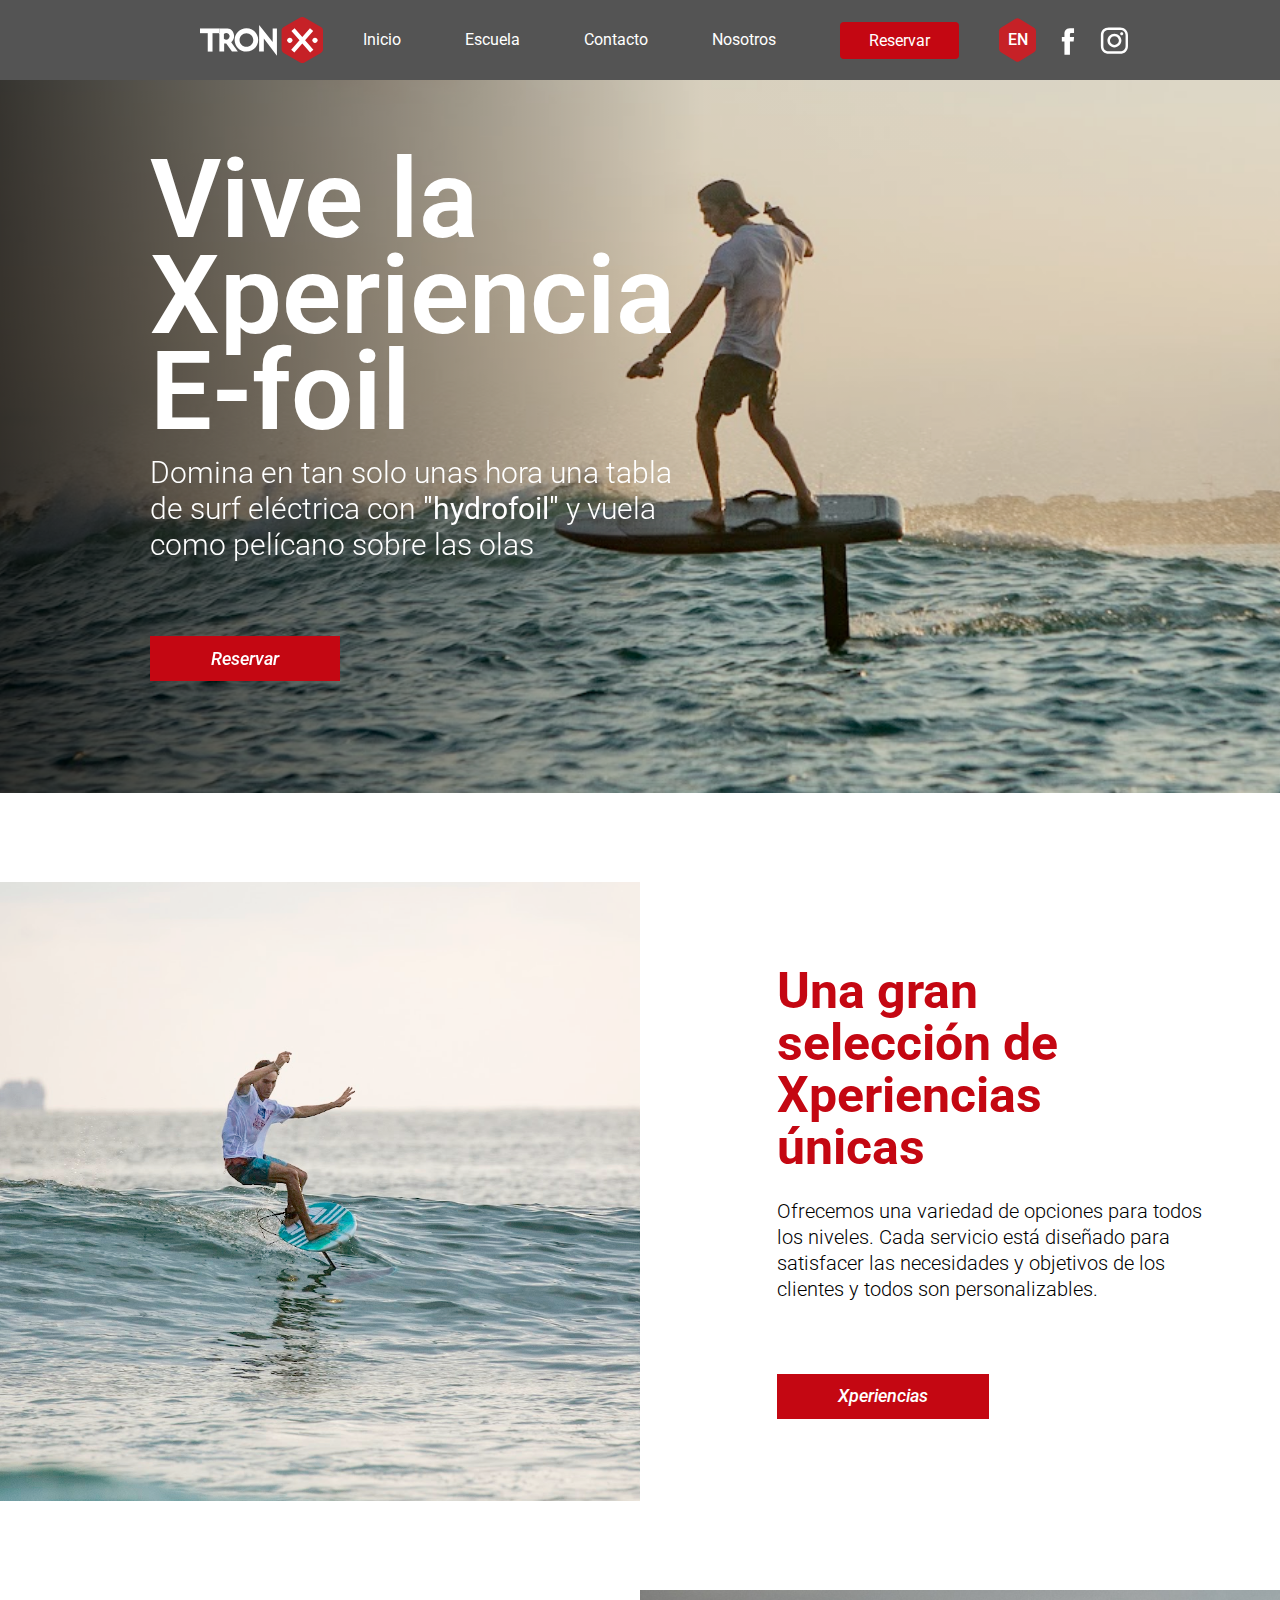
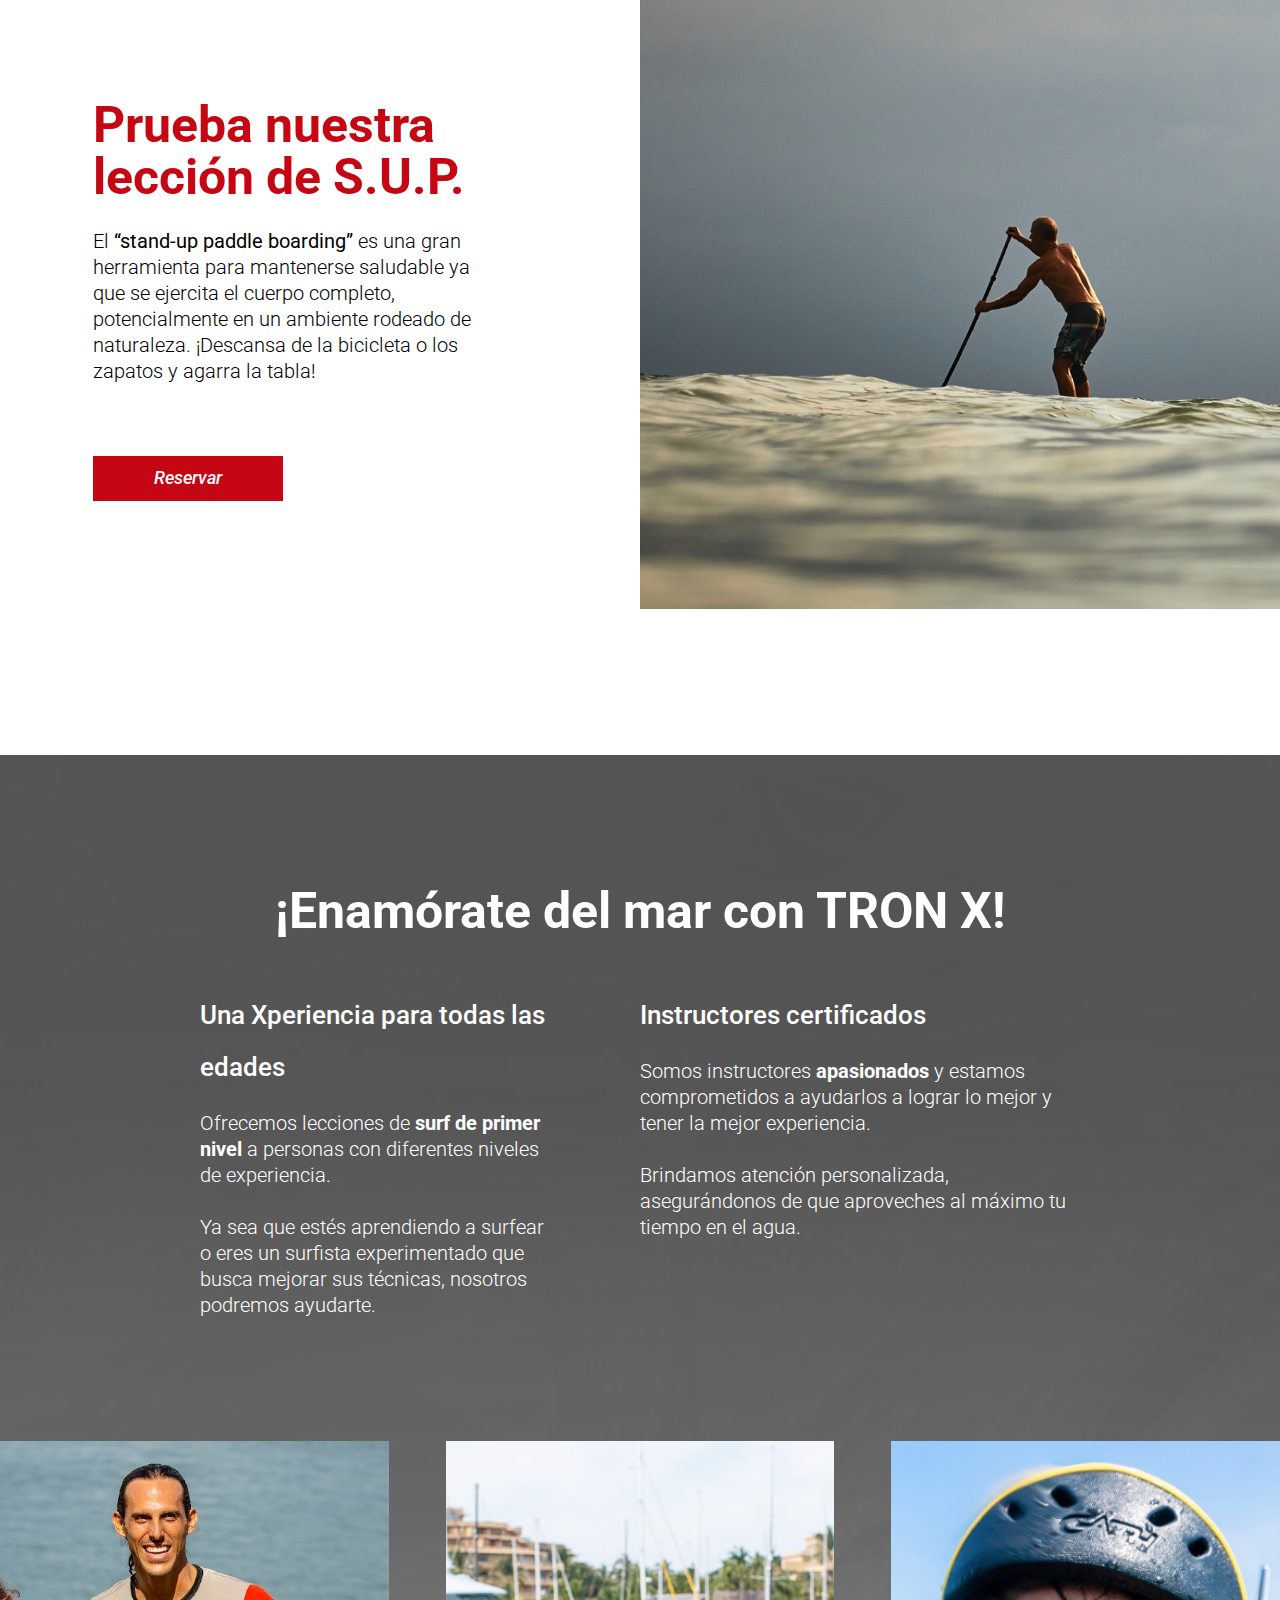
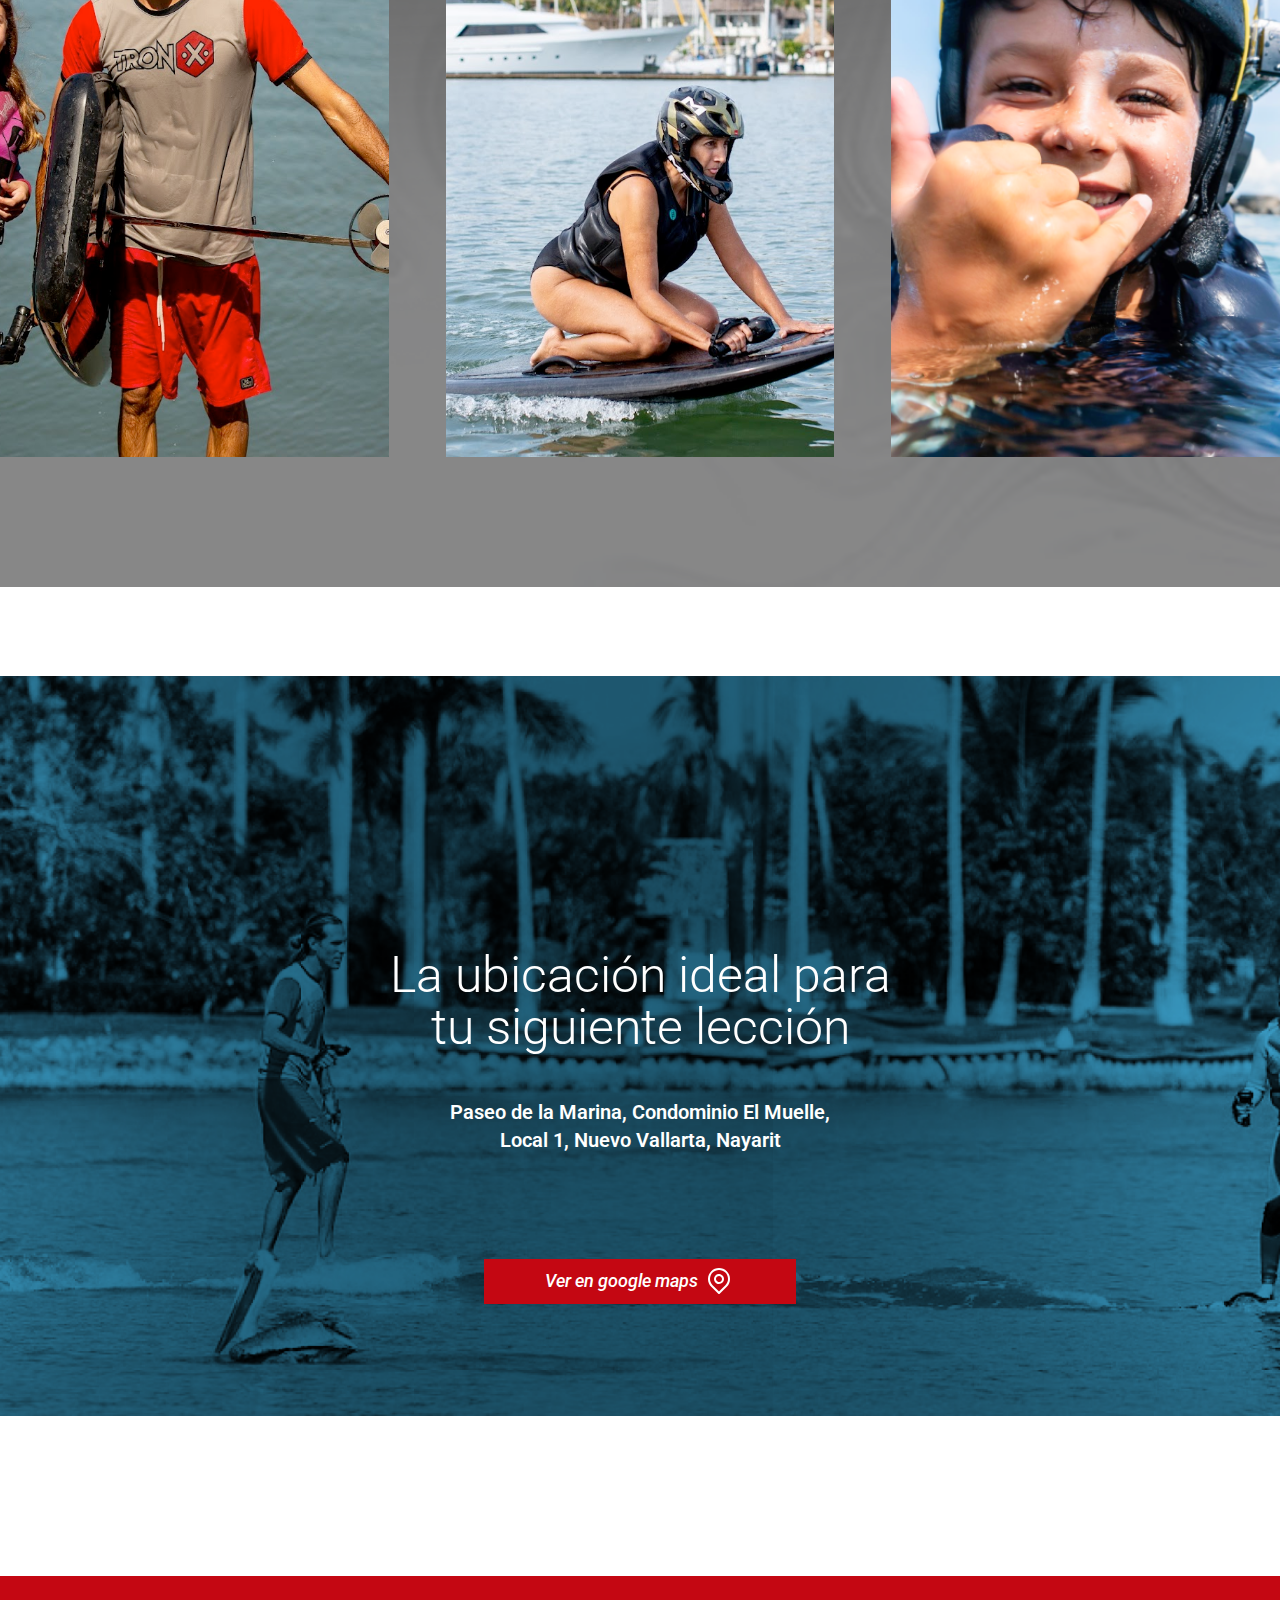
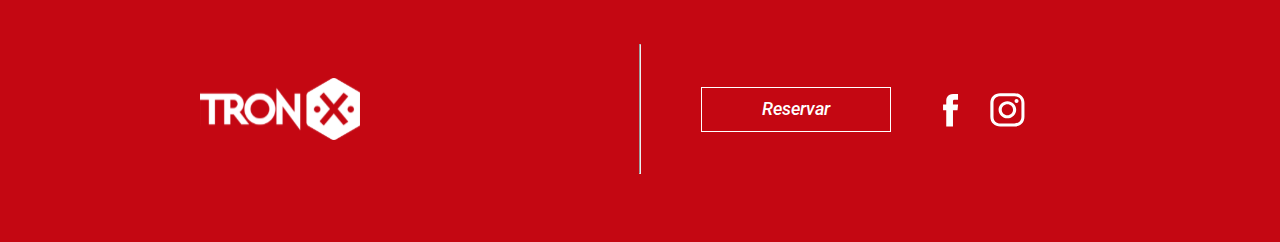
==== commit db8c85ab: "Tronx new sections and styles implementations" ====
--- a/index.html
+++ b/index.html
@@ -1,5 +1,6 @@
 <!DOCTYPE html>
 <html lang="en">
+
 <head>
     <meta charset="UTF-8">
     <meta http-equiv="X-UA-Compatible" content="IE=edge">
@@ -12,27 +13,28 @@
     <link rel="stylesheet" href="styles/normalize.css">
     <link rel="stylesheet" href="styles/styles.css">
 </head>
+
 <body>
     <header class="header">
         <img class="logo" src="./img/tronx-red-logo.svg" alt="Logo">
         <nav class="nav">
             <ul>
-                <li><a href="#">Escuela</a></li>
-                <li><a href="#">Tienda</a></li>
-                <li><a href="#">Contacto</a></li>
-                <li><a href="#">Nosotros</a></li>
+                <li><a href="/index.html">Inicio</a></li>
+                <li><a href="/escuela.html">Escuela</a></li>
+                <li><a href="/contacto.html">Contacto</a></li>
+                <li><a href="/nosotros.html">Nosotros</a></li>
                 <li><a href="#">Reservar</a></li>
-            </ul> 
+            </ul>
 
             <div class="social">
                 <div class="lenguage">
                     <img src="./img/lenguage-icon.svg" alt="lng">
                     <p>EN</p>
                 </div>
-                <a href="#">
+                <a href="https://www.facebook.com/TRONX.mx" target="_blank">
                     <img src="./img/facebook.svg" alt="fb" width="31">
                 </a>
-                <a href="#">
+                <a href="https://www.instagram.com/tronxteam" target="_blank">
                     <img src="./img/instagram.svg" alt="ig" width="31">
                 </a>
             </div>
@@ -42,7 +44,8 @@
 
     <div class="hero">
         <h1>Vive la Xperiencia E-foil</h1>
-        <h2>Domina en tan solo unas hora una tabla de surf eléctrica con <strong>"hydrofoil"</strong> y vuela como pelícano sobre las olas</h2>
+        <h2>Domina en tan solo unas hora una tabla de surf eléctrica con <strong>"hydrofoil"</strong> y vuela como
+            pelícano sobre las olas</h2>
         <button class="button button__contained">
             Reservar
         </button>
@@ -54,7 +57,8 @@
         </div>
         <div class="content">
             <h1>Una gran selección de Xperiencias únicas</h1>
-            <h2>Ofrecemos una variedad de opciones para todos los niveles. Cada servicio está diseñado para satisfacer las necesidades y objetivos de los clientes y todos son personalizables.</h2>
+            <h2>Ofrecemos una variedad de opciones para todos los niveles. Cada servicio está diseñado para satisfacer
+                las necesidades y objetivos de los clientes y todos son personalizables.</h2>
             <button class="button button__contained">
                 Xperiencias
             </button>
@@ -65,15 +69,17 @@
         <div class="section-img">
             <div class="img second"></div>
         </div>
-       <div class="content-wrapper">
-        <div class="content">
-            <h1>Prueba nuestra lección de S.U.P.</h1>
-            <h2>El <strong>“stand-up paddle boarding”</strong> es una gran herramienta para mantenerse saludable ya que se ejercita el cuerpo completo, potencialmente en un ambiente rodeado de naturaleza. ¡Descansa de la bicicleta o los zapatos y agarra la tabla!</h2>
-            <button class="button button__contained">
-                Reservar
-            </button>
+        <div class="content-wrapper">
+            <div class="content">
+                <h1>Prueba nuestra lección de S.U.P.</h1>
+                <h2>El <strong>“stand-up paddle boarding”</strong> es una gran herramienta para mantenerse saludable ya
+                    que se ejercita el cuerpo completo, potencialmente en un ambiente rodeado de naturaleza. ¡Descansa
+                    de la bicicleta o los zapatos y agarra la tabla!</h2>
+                <button class="button button__contained">
+                    Reservar
+                </button>
+            </div>
         </div>
-       </div>
     </div>
 
     <div class="third-section">
@@ -82,14 +88,20 @@
             <div class="text-content">
                 <div>
                     <h2>Una Xperiencia para todas las edades</h2>
-                    <p>Ofrecemos lecciones de <strong>surf de primer nivel</strong> a personas con diferentes niveles de experiencia.
+                    <p>Ofrecemos lecciones de <strong>surf de primer nivel</strong> a personas con diferentes niveles de
+                        experiencia.
                         <br /><br />
-                        Ya sea que estés aprendiendo a surfear o eres un surfista experimentado que busca mejorar sus técnicas, nosotros podremos ayudarte.</p>
+                        Ya sea que estés aprendiendo a surfear o eres un surfista experimentado que busca mejorar sus
+                        técnicas, nosotros podremos ayudarte.
+                    </p>
                 </div>
                 <div>
                     <h2>Instructores certificados</h2>
-                    <p>Somos instructores <strong>apasionados</strong> y estamos comprometidos a ayudarlos a lograr lo mejor y tener la mejor experiencia. 
-                    <br></br>Brindamos atención personalizada, asegurándonos de que aproveches al máximo tu tiempo en el agua.</p>
+                    <p>Somos instructores <strong>apasionados</strong> y estamos comprometidos a ayudarlos a lograr lo
+                        mejor y tener la mejor experiencia. 
+                        <br></br>Brindamos atención personalizada, asegurándonos de que aproveches al máximo tu tiempo
+                        en el agua.
+                    </p>
                 </div>
             </div>
         </div>
@@ -125,4 +137,5 @@
         </div>
     </footer>
 </body>
+
 </html>--- a/styles/styles.css
+++ b/styles/styles.css
@@ -1,15 +1,3 @@
-html {
-  box-sizing: border-box;
-}
-
-*, *:before, *:after {
-  box-sizing: inherit;
-}
-
-body {
-  font-family: "Roboto", sans-serif;
-}
-
 .header {
   background: #545454;
   max-height: 65px;
@@ -624,4 +612,963 @@
   }
 }
 
+.hero-nosotros {
+  position: relative;
+  background: url("../img/nosotros/deporte-acuatico-tronx.png");
+  background-size: cover;
+  background-position: center;
+  background-repeat: no-repeat;
+  color: white;
+  padding: 60px 25px 60px 42px;
+}
+.hero-nosotros .surf-img {
+  display: none;
+}
+.hero-nosotros h1.title {
+  font-size: 30px;
+  line-height: 34px;
+  margin: 0;
+  font-weight: 300;
+  margin-bottom: 9px;
+}
+.hero-nosotros h1.title span {
+  font-weight: 700;
+}
+.hero-nosotros p {
+  font-size: 16px;
+  line-height: 22px;
+  margin: 0;
+  margin-bottom: 27px;
+  font-weight: 300;
+}
+.hero-nosotros p span {
+  font-weight: 700;
+}
+@media screen and (min-width: 1024px) {
+  .hero-nosotros {
+    padding: 60px 250px 60px 250px;
+  }
+  .hero-nosotros h1.title {
+    max-width: 560px;
+    font-size: 50px;
+    line-height: 52px;
+    margin-bottom: 34px;
+  }
+  .hero-nosotros p.description {
+    font-size: 18px;
+    line-height: 24px;
+    margin-bottom: 50px;
+  }
+}
+
+.members-cards-container {
+  display: flex;
+  justify-content: center;
+  align-items: center;
+  margin-top: 40px;
+  flex-direction: column;
+}
+.members-cards-container .member-card {
+  margin-bottom: 57px;
+  width: 300px;
+}
+.members-cards-container .member-card___image {
+  width: 100%;
+  height: 100%;
+  border-radius: 50%;
+  margin-bottom: 20px;
+}
+.members-cards-container .member-card__content h2 {
+  margin: 15px 0 8px 0;
+  font-weight: bold;
+  font-size: 22px;
+  line-height: 34px;
+}
+.members-cards-container .member-card__content p {
+  margin: 0;
+  font-size: 16px;
+  line-height: 20px;
+  font-weight: 300;
+  margin-bottom: 20px;
+}
+.members-cards-container .member-card hr {
+  height: 2px;
+  width: 48px;
+  background: #C40712;
+  border: none;
+  margin: 0;
+}
+@media screen and (min-width: 1024px) {
+  .members-cards-container {
+    flex-direction: row;
+    margin-top: 100px;
+    align-items: normal;
+    gap: 21px;
+  }
+  .members-cards-container .member-card {
+    margin-bottom: 0;
+    width: auto;
+  }
+  .members-cards-container .member-card__content h2 {
+    font-size: 16px;
+    line-height: 22px;
+  }
+  .members-cards-container .member-card__content p {
+    font-size: 13px;
+    line-height: 24px;
+  }
+  .members-cards-container .member-card:nth-child(1), .members-cards-container .member-card:nth-child(3) {
+    margin-top: 50px;
+  }
+}
+
+.second-us {
+  margin-top: 70px;
+}
+.second-us h1 {
+  margin: 0;
+  font-weight: bold;
+  font-size: 30px;
+  font-weight: 34px;
+  padding: 0 46px;
+  margin-bottom: 9px;
+  color: #C40712;
+}
+.second-us p {
+  margin: 0;
+  font-weight: 100;
+  line-height: 22px;
+  font-size: 16px;
+  padding: 0 46px;
+  margin-bottom: 83px;
+}
+.second-us p span {
+  font-weight: 700;
+}
+.second-us img {
+  width: 100%;
+}
+.second-us .background-desktop {
+  display: none;
+}
+@media screen and (min-width: 1024px) {
+  .second-us {
+    margin-top: 0;
+    display: flex;
+    align-items: center;
+  }
+  .second-us .content {
+    order: 1;
+    padding-left: 150px;
+  }
+  .second-us .content h1 {
+    font-size: 50px;
+    line-height: 52px;
+    max-width: 365px;
+    margin-bottom: 17px;
+    padding: 0;
+  }
+  .second-us .content p {
+    font-size: 18px;
+    line-height: 24px;
+    max-width: 400px;
+    margin-bottom: 0;
+    padding: 0;
+  }
+  .second-us img {
+    width: 50%;
+  }
+  .second-us.second {
+    position: relative;
+  }
+  .second-us.second .content {
+    order: 0;
+    width: 50%;
+    display: flex;
+    justify-content: flex-end;
+    flex-direction: column;
+    align-items: flex-end;
+    padding-left: 0;
+    padding-right: 130px;
+  }
+  .second-us.second .content h1 {
+    padding: 0;
+    max-width: 400px;
+  }
+  .second-us.second .content p {
+    padding: 0;
+  }
+  .second-us.second .background-desktop {
+    display: block;
+    position: absolute;
+    height: 100%;
+    width: 20%;
+    left: 0;
+    background: url("../img/nosotros/tronx-bg.png");
+    background-size: cover;
+    background-position: center;
+    background-repeat: no-repeat;
+    z-index: 0;
+  }
+}
+
+.contacto-hero {
+  height: 493px;
+  width: 100%;
+  background: url("../img/contacto/mundo-surf-tronx.png") no-repeat -33rem center;
+  color: white;
+  display: flex;
+  align-items: center;
+  backdrop-filter: blur(10px);
+}
+.contacto-hero::before {
+  content: "";
+  background-image: linear-gradient(to left, rgba(0, 0, 0, 0.1) 45%, black 150%);
+  height: 100%;
+  width: 100%;
+  position: absolute;
+  z-index: -1;
+}
+.contacto-hero .title-container {
+  height: 300px;
+  padding-left: 40px;
+}
+.contacto-hero .title-container h1 {
+  margin: 0;
+  font-size: 20px;
+  line-height: 20px;
+  font-weight: 300;
+  max-width: 200px;
+}
+.contacto-hero .title-container h1 span {
+  font-weight: 500;
+}
+@media screen and (min-width: 1024px) {
+  .contacto-hero {
+    background-position: center;
+    height: 700px;
+    display: flex;
+    align-items: normal;
+    justify-content: center;
+  }
+  .contacto-hero::before {
+    content: "";
+    background-image: linear-gradient(to right, rgba(0, 0, 0, 0.1) 45%, black 250%);
+  }
+  .contacto-hero .title-container {
+    height: 85%;
+    display: flex;
+    align-items: center;
+    justify-content: flex-end;
+    width: 70%;
+  }
+  .contacto-hero .title-container h1 {
+    font-size: 34px;
+    line-height: 40px;
+    max-width: 459px;
+  }
+}
+
+.contact-info h1 {
+  font-size: 28px;
+  line-height: 22px;
+  color: #C40712;
+  padding: 0 38px;
+  margin-bottom: 26px;
+  margin-top: 50px;
+}
+.contact-info .information {
+  margin-bottom: 50px;
+}
+.contact-info .information p {
+  font-weight: 300;
+  font-size: 16px;
+  line-height: 26px;
+  padding: 0 38px;
+}
+.contact-info .information p span {
+  color: #22637E;
+  font-weight: 700;
+}
+.contact-info img {
+  width: 100%;
+}
+@media screen and (min-width: 1024px) {
+  .contact-info {
+    display: flex;
+    position: relative;
+    justify-content: center;
+    z-index: 1;
+  }
+  .contact-info .information {
+    position: relative;
+    z-index: 2;
+    width: 60%;
+    display: flex;
+    flex-direction: column;
+    justify-content: center;
+    align-items: flex-end;
+    padding-right: 100px;
+  }
+  .contact-info .information h1 {
+    width: 330px;
+    padding: 0;
+    font-size: 50px;
+    font-weight: bold;
+    line-height: 52px;
+  }
+  .contact-info .information p {
+    width: 330px;
+    padding: 0;
+    font-size: 20px;
+    line-height: 26px;
+  }
+  .contact-info img {
+    width: 40%;
+  }
+  .contact-info .section-bg {
+    position: absolute;
+    background-position: center;
+    width: 700px;
+    left: 0;
+    bottom: 0;
+    height: 100%;
+  }
+}
+
+.section-bg {
+  width: 100%;
+  height: 400px;
+  background: url("../img/contacto/contacto-bg.png") no-repeat -50px center;
+}
+
+.mapa {
+  width: 100%;
+  height: 554px;
+}
+
+.contact-form {
+  position: relative;
+  z-index: 2;
+}
+.contact-form .form-header {
+  background: url(../img/nosotros/deporte-acuatico-tronx.png) no-repeat center;
+  height: 264px;
+  display: flex;
+  justify-content: center;
+  align-items: center;
+  color: white;
+  flex-direction: column;
+  padding: 0 38px;
+  text-align: center;
+}
+.contact-form .form-header h1 {
+  font-size: 28px;
+  line-height: 30px;
+  font-weight: bold;
+  margin: 0;
+  margin-bottom: 6px;
+}
+.contact-form p {
+  font-size: 16px;
+  line-height: 22px;
+  font-weight: 300;
+  margin: 0;
+}
+.contact-form .form {
+  margin-top: 70px;
+  display: flex;
+  flex-direction: column;
+  align-items: center;
+  padding: 0 38px;
+}
+.contact-form .field {
+  display: flex;
+  flex-direction: column;
+  justify-content: center;
+  align-items: center;
+  margin-bottom: 40px;
+  width: 100%;
+}
+.contact-form .field label {
+  font-size: 18px;
+  color: #22637E;
+  font-weight: bold;
+  line-height: 26px;
+  margin-bottom: 6px;
+}
+.contact-form .field input, .contact-form .field textarea {
+  width: 100%;
+  border-left: none;
+  border-right: none;
+  border-top: none;
+  border-bottom: 1px solid #22637E;
+  padding: 6px;
+  text-align: center;
+}
+.contact-form .boletin {
+  position: relative;
+  z-index: 3;
+  padding: 0 38px;
+  text-align: center;
+  margin-top: 70px;
+  margin-bottom: 300px;
+}
+.contact-form .boletin .boletin-form {
+  width: 100%;
+  display: flex;
+  justify-content: center;
+  align-items: center;
+  flex-direction: column;
+}
+.contact-form .boletin h2 {
+  font-size: 28px;
+  line-height: 30px;
+  color: #C40712;
+  font-weight: bold;
+  margin-bottom: 15px;
+}
+.contact-form .boletin p {
+  margin-bottom: 32px;
+}
+.contact-form .form-bg-mobile {
+  background: url(../img/contacto/form-bg-mobile.png) no-repeat center;
+  background-size: cover;
+  height: 400px;
+  width: 100%;
+  position: absolute;
+  bottom: -300px;
+  z-index: 0;
+}
+.contact-form .form-bg-desktop-left {
+  display: none;
+}
+.contact-form .form-bg-desktop-right {
+  display: none;
+}
+@media screen and (min-width: 1024px) {
+  .contact-form .form-header {
+    background-size: cover;
+  }
+  .contact-form .form-header h1 {
+    font-size: 50px;
+    line-height: 52px;
+    margin-bottom: 25px;
+    max-width: 640px;
+  }
+  .contact-form p {
+    font-size: 20px;
+    line-height: 26px;
+    max-width: 640px;
+  }
+  .contact-form .form {
+    margin-top: 120px;
+    padding: 0;
+  }
+  .contact-form .field {
+    max-width: 580px;
+  }
+  .contact-form .field input, .contact-form .field textarea {
+    font-size: 18px;
+    line-height: 26px;
+  }
+  .contact-form .field textarea {
+    resize: none;
+  }
+  .contact-form .boletin {
+    margin-top: 130px;
+    margin-bottom: 120px;
+    display: flex;
+    justify-content: center;
+    align-items: center;
+    flex-direction: column;
+  }
+  .contact-form .boletin h2 {
+    font-size: 50px;
+    line-height: 52px;
+    margin-bottom: 20px;
+  }
+  .contact-form .boletin p {
+    margin-bottom: 64px;
+  }
+  .contact-form .form-bg-mobile {
+    display: none;
+  }
+  .contact-form .form-bg-desktop-left {
+    display: block;
+    background: url(../img/contacto/bg-contact-desktop-left.png) no-repeat right top;
+    background-size: cover;
+    height: 80%;
+    width: 35%;
+    position: absolute;
+    bottom: -120px;
+    left: 0;
+    z-index: 0;
+  }
+  .contact-form .form-bg-desktop-right {
+    display: block;
+    background: url(../img/contacto/contact-bg-desktop-right.png) no-repeat left;
+    background-size: cover;
+    height: 80%;
+    width: 48%;
+    position: absolute;
+    bottom: -120px;
+    right: 0;
+    z-index: 0;
+  }
+}
+
+.hero-escuela {
+  height: 431px;
+  width: 100%;
+  background: url(../img/escuela/escuela-profesional-surf.png) no-repeat center center;
+  background-size: cover;
+  backdrop-filter: blur(10px);
+}
+.hero-escuela::before {
+  content: "";
+  background-image: linear-gradient(to bottom, rgba(0, 0, 0, 0.1) 45%, black 150%);
+  height: 100%;
+  width: 100%;
+  position: absolute;
+  z-index: -1;
+}
+.hero-escuela .title-container {
+  height: 90%;
+  display: flex;
+  align-items: flex-end;
+}
+.hero-escuela .title-container h1.title {
+  margin: 0;
+  color: white;
+  font-size: 30px;
+  line-height: 34px;
+  font-weight: 300;
+  padding: 0 27px;
+}
+.hero-escuela .title-container h1.title span {
+  font-weight: 700;
+}
+@media screen and (min-width: 1024px) {
+  .hero-escuela {
+    height: 622px;
+    display: flex;
+    align-items: normal;
+    justify-content: center;
+  }
+  .hero-escuela::before {
+    content: "";
+    background-image: linear-gradient(to right, rgba(0, 0, 0, 0.1) 45%, black 250%);
+  }
+  .hero-escuela .title-container {
+    height: 85%;
+    display: flex;
+    align-items: center;
+    justify-content: flex-end;
+    width: 65%;
+  }
+  .hero-escuela .title-container h1.title {
+    font-size: 50px;
+    line-height: 52px;
+    max-width: 450px;
+    padding: 0;
+  }
+}
+
+section.escuela h1 {
+  color: #C40712;
+  font-weight: 700;
+  font-size: 30px;
+  line-height: 34px;
+}
+section.escuela p {
+  font-size: 16px;
+  font-weight: 300;
+  line-height: 22px;
+}
+section.escuela p strong {
+  font-weight: 700;
+}
+@media screen and (min-width: 1024px) {
+  section.escuela h1 {
+    font-size: 50px;
+    line-height: 52px;
+  }
+  section.escuela p {
+    font-size: 20px;
+    line-height: 26px;
+  }
+}
+
+.second-section-escuela {
+  display: flex;
+  justify-content: center;
+  align-items: center;
+  flex-direction: column;
+}
+.second-section-escuela .container {
+  margin-top: 50px;
+}
+.second-section-escuela .container__left h1, .second-section-escuela .container__left p, .second-section-escuela .container__left h2 {
+  padding: 0 45px;
+  margin: 0;
+}
+.second-section-escuela .container__left p {
+  margin: 15px 0;
+}
+.second-section-escuela .container__left h2 {
+  font-size: 22px;
+  line-height: 26px;
+  color: #22637E;
+  margin-bottom: 8px;
+}
+.second-section-escuela .container__right .escuela-bg {
+  width: 100%;
+  height: 400px;
+  background: url(../img/escuela/lecciones-cursos-surf.png) no-repeat 70% top;
+  background-size: cover;
+}
+.second-section-escuela .apartados {
+  display: flex;
+  justify-content: center;
+  align-items: center;
+  flex-direction: column;
+  padding: 0 34px;
+}
+.second-section-escuela .apartados .figure-container {
+  display: flex;
+  justify-content: center;
+  align-items: center;
+  flex-direction: column;
+  text-align: center;
+}
+.second-section-escuela .apartados .figure-container .figure {
+  position: relative;
+  width: 215px;
+  height: 250px;
+  background-color: #C40712;
+  clip-path: polygon(50% 100%, 100% 75%, 100% 25%, 50% 0%, 0% 25%, 0% 75%);
+  display: flex;
+  justify-content: center;
+  align-items: center;
+  color: white;
+  margin: 8px 0;
+}
+.second-section-escuela .apartados .figure-container p > span {
+  color: #C40712;
+  font-weight: 700;
+}
+.second-section-escuela button {
+  margin-top: 30px;
+}
+@media screen and (min-width: 1024px) {
+  .second-section-escuela .container {
+    display: flex;
+    flex-direction: row;
+    width: 100%;
+    position: relative;
+    height: 500px;
+  }
+  .second-section-escuela .container__left {
+    position: relative;
+    z-index: 2;
+    width: 50%;
+    display: flex;
+    justify-content: flex-end;
+    align-items: center;
+  }
+  .second-section-escuela .container__left .content {
+    width: 70%;
+  }
+  .second-section-escuela .container__left .content h1, .second-section-escuela .container__left .content p, .second-section-escuela .container__left .content h2 {
+    padding: 0;
+  }
+  .second-section-escuela .container__left .content span {
+    font-size: 30px;
+    line-height: 34px;
+  }
+  .second-section-escuela .container__right {
+    width: 30%;
+  }
+  .second-section-escuela .container__right .escuela-bg {
+    position: absolute;
+    z-index: 1;
+    right: 0;
+    height: 600px;
+    background-position: center;
+    width: 60%;
+  }
+  .second-section-escuela .apartados {
+    display: flex;
+    justify-content: center;
+    align-items: center;
+    flex-direction: row;
+    flex-wrap: wrap;
+    padding: 0;
+  }
+  .second-section-escuela .apartados .figure-container {
+    margin: 0 10px;
+    width: 340px;
+  }
+  .second-section-escuela .apartados .figure-container h1 {
+    font-size: 42px;
+    line-height: 52px;
+  }
+  .second-section-escuela button {
+    margin-top: 75px;
+  }
+}
+
+.third-section-escuela {
+  margin-top: 100px;
+}
+.third-section-escuela .container__left .surf-escuela {
+  background: url(../img/escuela/surf-escuela.png) no-repeat 35% center;
+  background-size: cover;
+  height: 460px;
+  width: 100%;
+}
+.third-section-escuela .container__right {
+  padding: 0 45px;
+  height: 390px;
+  background: url(../img/escuela/bg-escuela.png) no-repeat 70% center;
+  display: flex;
+  justify-content: center;
+  align-items: flex-start;
+  flex-direction: column;
+}
+.third-section-escuela .container__right p, .third-section-escuela .container__right h1 {
+  color: white;
+  margin: 0;
+}
+.third-section-escuela .container__right h1 {
+  max-width: 175px;
+  margin-bottom: 18px;
+}
+.third-section-escuela .container .content-desktop {
+  display: none;
+}
+@media screen and (min-width: 1024px) {
+  .third-section-escuela {
+    margin-top: 140px;
+  }
+  .third-section-escuela .container {
+    display: flex;
+    position: relative;
+    height: 585px;
+    align-items: center;
+  }
+  .third-section-escuela .container__left {
+    top: 0;
+    left: 0;
+    position: absolute;
+    width: 100%;
+    z-index: 2;
+    height: 100%;
+  }
+  .third-section-escuela .container__left .surf-escuela {
+    background-position: center;
+    height: 100%;
+  }
+  .third-section-escuela .container__right {
+    right: 0;
+    top: 0;
+    position: absolute;
+    width: 100%;
+    background-position: -10rem center;
+    z-index: 1;
+    height: 100%;
+  }
+  .third-section-escuela .container__right .content {
+    display: none;
+  }
+  .third-section-escuela .container .content-desktop {
+    display: inline-block;
+    position: absolute;
+    z-index: 3;
+    color: white;
+    right: 10%;
+  }
+  .third-section-escuela .container .content-desktop h1 {
+    color: white;
+    width: 300px;
+  }
+  .third-section-escuela .container .content-desktop p {
+    width: 440px;
+  }
+}
+
+.main-title {
+  font-size: 57px !important;
+  font-weight: bold !important;
+  font-style: italic !important;
+  background-color: #2f8d46;
+  background-image: url(../img/text-bg.png);
+  background-repeat: no-repeat;
+  background-size: cover;
+  background-position: center top;
+  color: transparent !important;
+  background-clip: text;
+  text-transform: uppercase;
+  margin: 0;
+}
+@media screen and (min-width: 1024px) {
+  .main-title {
+    font-size: 200px !important;
+    line-height: 200px !important;
+  }
+}
+
+.fourth-section-escuela {
+  margin-top: 85px;
+}
+.fourth-section-escuela h1.main-title {
+  text-align: center;
+}
+@media screen and (min-width: 1024px) {
+  .fourth-section-escuela {
+    margin-top: 140px;
+  }
+}
+
+.columns {
+  margin-top: 70px;
+}
+.columns__left img {
+  width: 100%;
+  height: 100%;
+}
+.columns__right {
+  padding: 0 30px;
+}
+.columns__right h1 {
+  font-weight: 700;
+  font-size: 30px;
+  line-height: 34px;
+  color: #C40712;
+  margin: 50px 0 15px 0;
+}
+.columns__right p {
+  font-size: 16px;
+  font-weight: 300;
+  line-height: 22px;
+  text-align: center;
+}
+.columns__right p strong {
+  font-weight: 700;
+}
+.columns__right p span {
+  color: #22637E;
+}
+.columns__right p span.red {
+  color: #C40712;
+  font-weight: 700;
+}
+@media screen and (min-width: 1024px) {
+  .columns {
+    margin-top: 130px;
+    display: flex;
+    align-items: center;
+  }
+  .columns__left {
+    width: 45%;
+  }
+  .columns__right {
+    width: 55%;
+    padding-left: 100px;
+  }
+  .columns__right h1 {
+    text-align: left;
+    width: 530px;
+    margin: 0;
+  }
+  .columns__right p {
+    text-align: left;
+    width: 530px;
+  }
+  .columns.order .columns__left {
+    order: 1;
+  }
+  .columns.order .columns__right {
+    position: relative;
+    padding-left: 0;
+    padding-right: 100px;
+    display: flex;
+    justify-content: center;
+    flex-direction: column;
+    align-items: flex-end;
+  }
+  .columns.order .columns__right .button-container {
+    width: 530px;
+    display: flex;
+    justify-content: flex-start;
+  }
+}
+
+.fifth-section-escuela {
+  background: #22637E;
+  padding: 40px 0;
+  margin-top: 135px;
+}
+.fifth-section-escuela .main-title {
+  color: white !important;
+  text-align: center;
+}
+.fifth-section-escuela .columns {
+  color: white;
+}
+.fifth-section-escuela .columns h1 {
+  color: white;
+}
+@media screen and (min-width: 1024px) {
+  .fifth-section-escuela {
+    padding: 100px 0;
+  }
+}
+
+.sixth-section-escula {
+  margin-top: 30px;
+}
+.sixth-section-escula h1.main-title {
+  text-align: center;
+}
+.sixth-section-escula .columns:first-of-type {
+  margin-top: 30px;
+}
+@media screen and (min-width: 1024px) {
+  .sixth-section-escula {
+    margin-top: 100px;
+  }
+  .sixth-section-escula .columns:first-of-type {
+    margin-top: 100px;
+  }
+}
+
+.seventh-section-escula {
+  margin: 100px 0;
+}
+.seventh-section-escula h1.main-title {
+  text-align: center;
+}
+.seventh-section-escula .columns {
+  margin-top: 30px;
+}
+@media screen and (min-width: 1024px) {
+  .seventh-section-escula .columns:first-of-type {
+    margin-top: 100px;
+  }
+}
+
+html {
+  box-sizing: border-box;
+}
+
+*, *:before, *:after {
+  box-sizing: inherit;
+}
+
+body {
+  font-family: "Roboto", sans-serif;
+}
+
 /*# sourceMappingURL=styles.css.map */
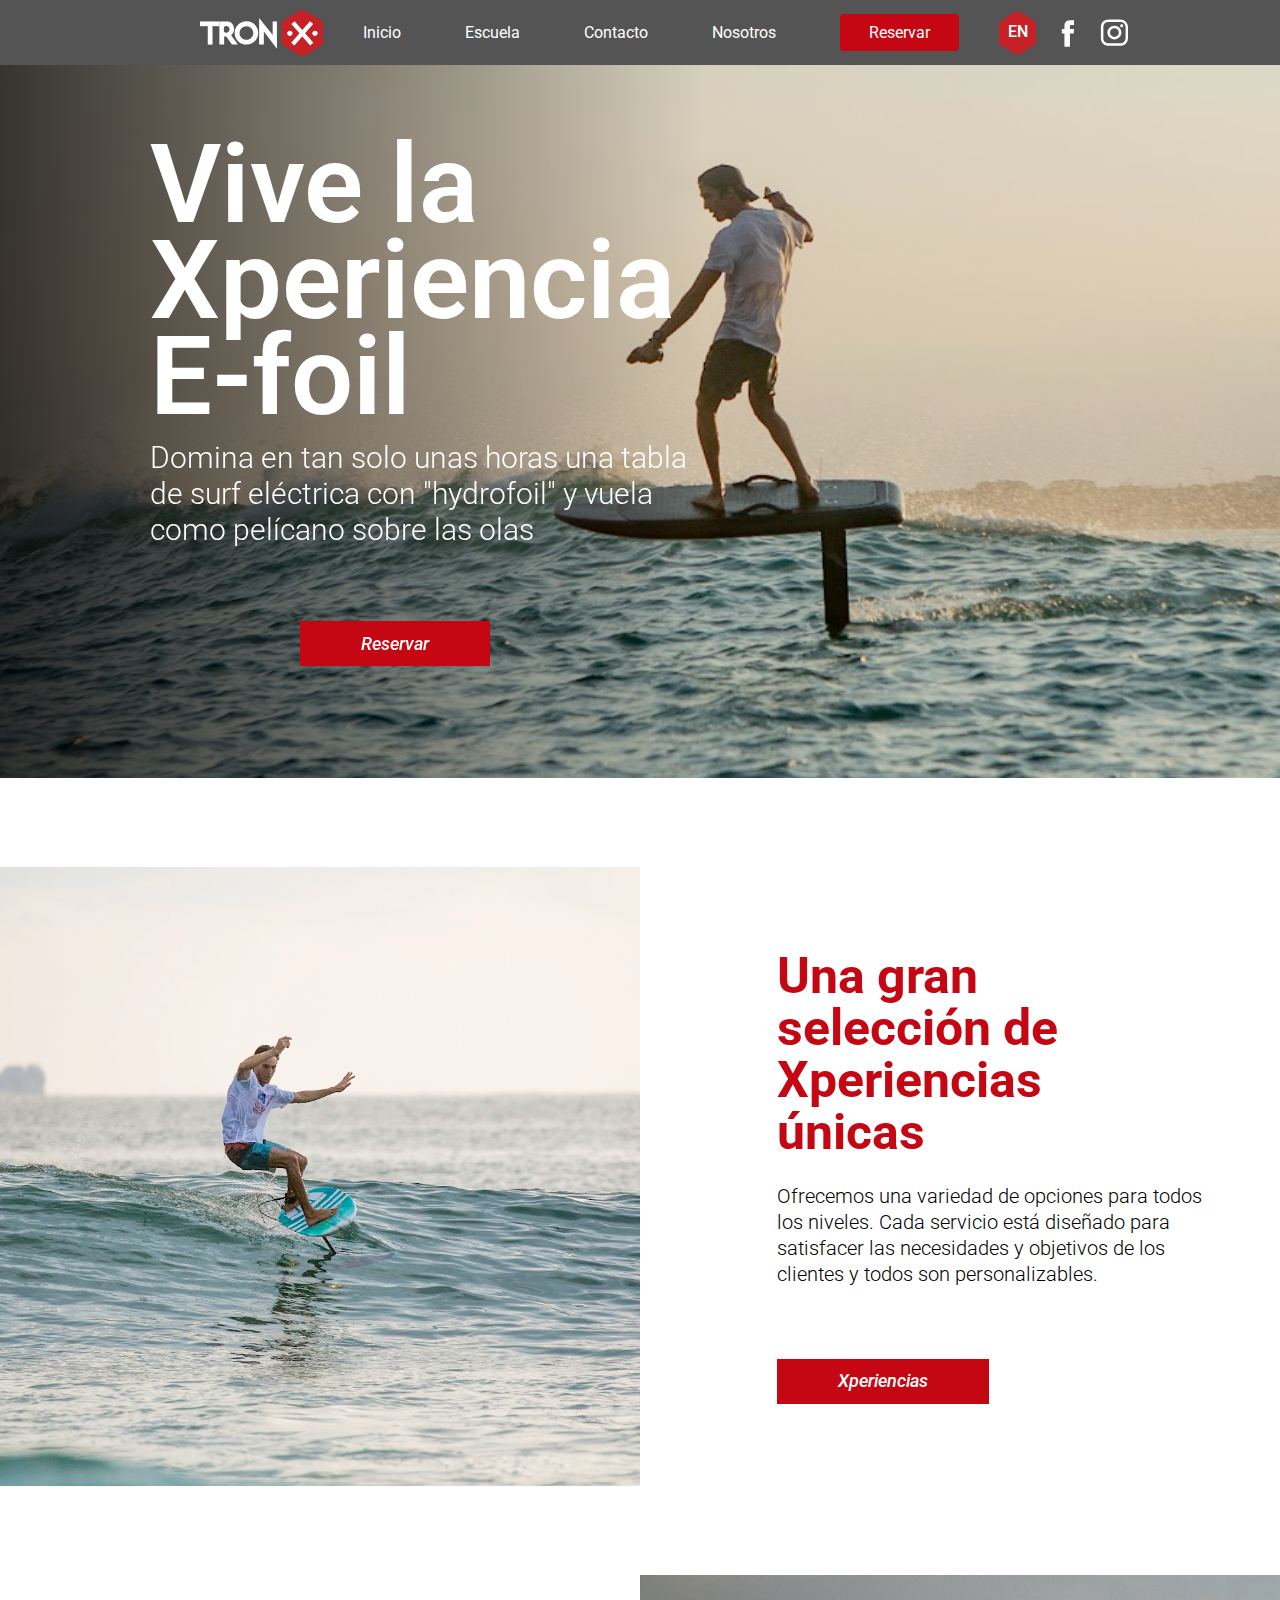
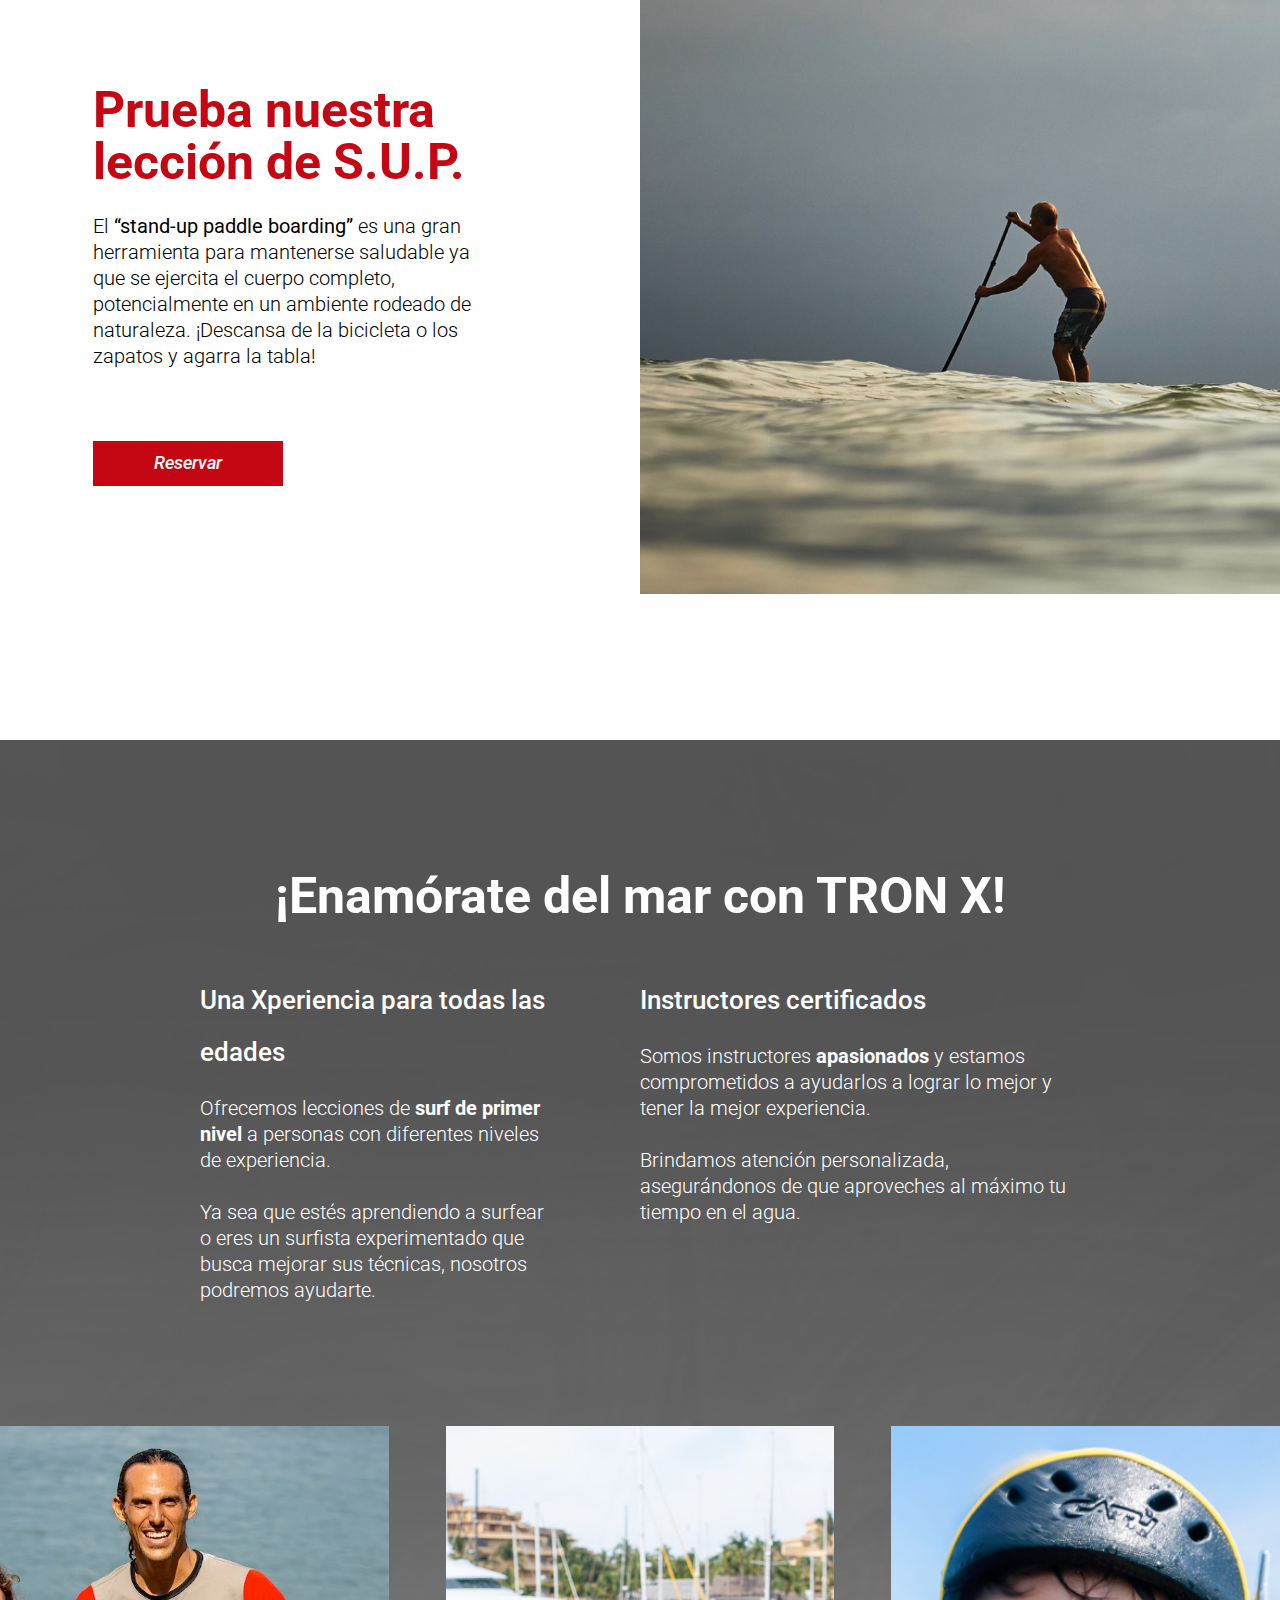
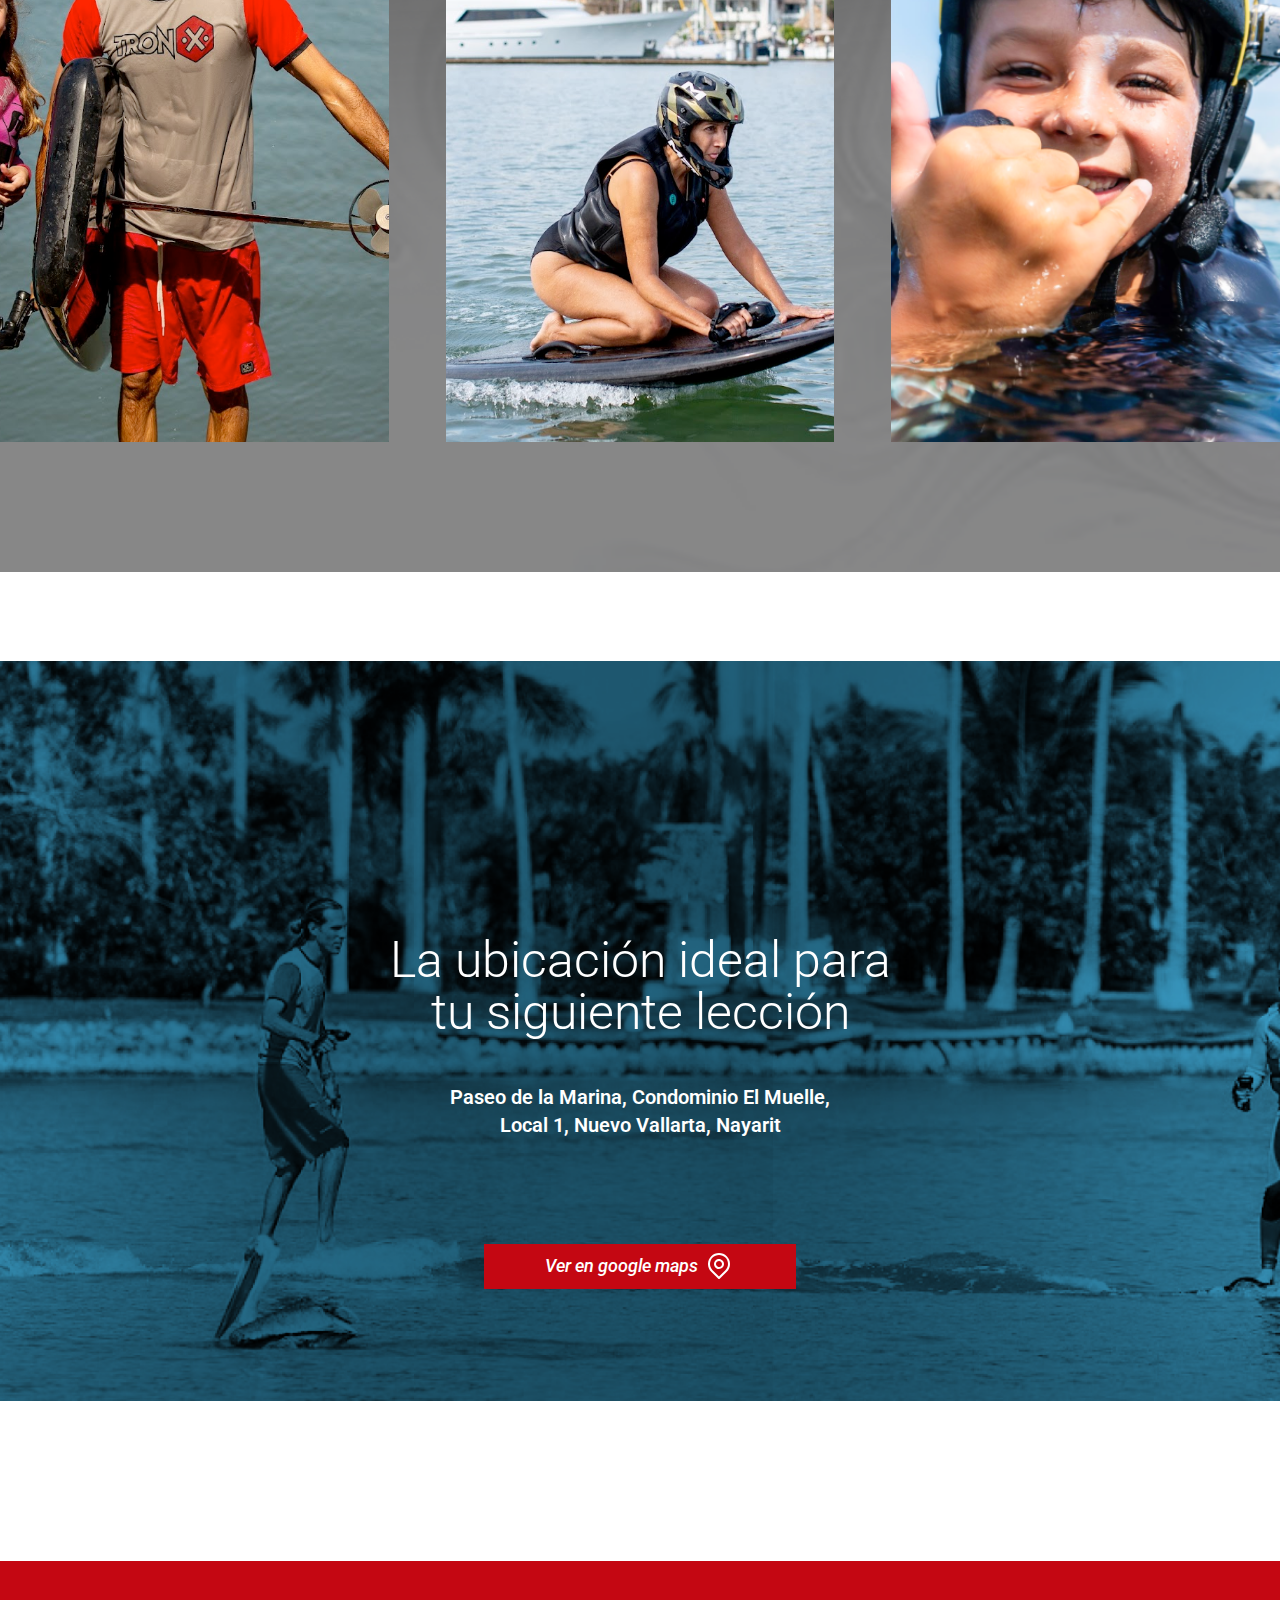
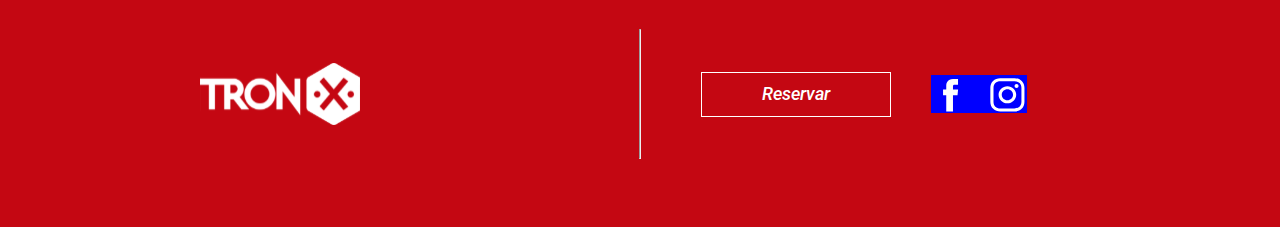
==== commit f0093f6b: "Add mobile menu" ====
--- a/index.html
+++ b/index.html
@@ -39,16 +39,37 @@
                 </a>
             </div>
         </nav>
+
+        <nav class="nav-mobile">
+            <ul>
+                <li><a href="/index.html">Inicio</a></li>
+                <li><a href="/escuela.html">Escuela</a></li>
+                <li><a href="/contacto.html">Contacto</a></li>
+                <li><a href="/nosotros.html">Nosotros</a></li>
+                <li><a href="#">Reservar</a></li>
+            </ul>
+
+            <div class="social">
+                <a href="https://www.facebook.com/TRONX.mx" target="_blank">
+                    <img src="./img/facebook.svg" alt="fb" width="31">
+                </a>
+                <a href="https://www.instagram.com/tronxteam" target="_blank">
+                    <img src="./img/instagram.svg" alt="ig" width="31">
+                </a>
+            </div>
+        </nav>
         <img class="menu" src="./img/menu.png" alt="Menu">
+        <img class="close-menu" src="./img/close-button.svg" alt="Close button">
     </header>
 
     <div class="hero">
         <h1>Vive la Xperiencia E-foil</h1>
-        <h2>Domina en tan solo unas hora una tabla de surf eléctrica con <strong>"hydrofoil"</strong> y vuela como
-            pelícano sobre las olas</h2>
-        <button class="button button__contained">
-            Reservar
-        </button>
+        <h2>Domina en tan solo unas horas una tabla de surf eléctrica con <span>"hydrofoil"</span> y vuela como pelícano
+            sobre las
+            olas
+            <button class="button button__contained">
+                Reservar
+            </button>
     </div>
 
     <div class="first-section">
@@ -136,6 +157,8 @@
             </div>
         </div>
     </footer>
+
+    <script type="text/javascript" src="./index.js"></script>
 </body>
 
 </html>--- a/styles/styles.css
+++ b/styles/styles.css
@@ -1,6 +1,6 @@
 .header {
   background: #545454;
-  max-height: 65px;
+  height: 65px;
   padding: 8px 34px;
   display: flex;
   align-items: center;
@@ -11,11 +11,73 @@
 }
 .header .menu {
   display: block;
+}
+.header .close-menu {
+  display: none;
+}
+.header .nav-mobile {
+  display: none;
+  height: calc(100vh - 65px);
+  background: #545454;
+  position: fixed;
+  z-index: 10;
+  top: 65px;
+  left: 0;
+  width: 100%;
+  flex-direction: column;
+  align-items: center;
+  justify-content: center;
+  text-align: center;
+}
+.header .nav-mobile ul {
+  padding: 0;
+  margin: 0;
+}
+.header .nav-mobile ul li {
+  list-style: none;
+  margin-bottom: 30px;
+}
+.header .nav-mobile ul li a {
+  color: white;
+  font-style: normal;
+  font-weight: 400;
+  font-size: 26px;
+  line-height: 19px;
+  margin-bottom: 32px;
+  text-decoration: none;
+}
+.header .nav-mobile ul li:last-of-type {
+  background: #C40712;
+  width: 179px;
+  height: 46px;
+  display: flex;
+  align-items: center;
+  justify-content: center;
+  border-radius: 4px;
+}
+.header .nav-mobile ul li:last-of-type a {
+  margin: 0;
+}
+.header .nav-mobile .social {
+  display: flex;
+}
+.header .nav-mobile .social a {
+  display: block;
+  margin-right: 23px;
+}
+.header .nav-mobile .social a img {
+  width: 45px;
+}
+.header .nav-mobile .social a:last-of-type {
+  margin-right: 0;
 }
 @media screen and (min-width: 1024px) {
   .header {
     max-height: 80px;
     padding: 8px 200px;
+  }
+  .header .nav-mobile {
+    display: none;
   }
   .header .menu {
     display: none;
@@ -559,6 +621,7 @@
   justify-content: space-between;
   align-items: center;
   margin-top: 13px;
+  background: blue;
 }
 @media screen and (min-width: 1024px) {
   footer {
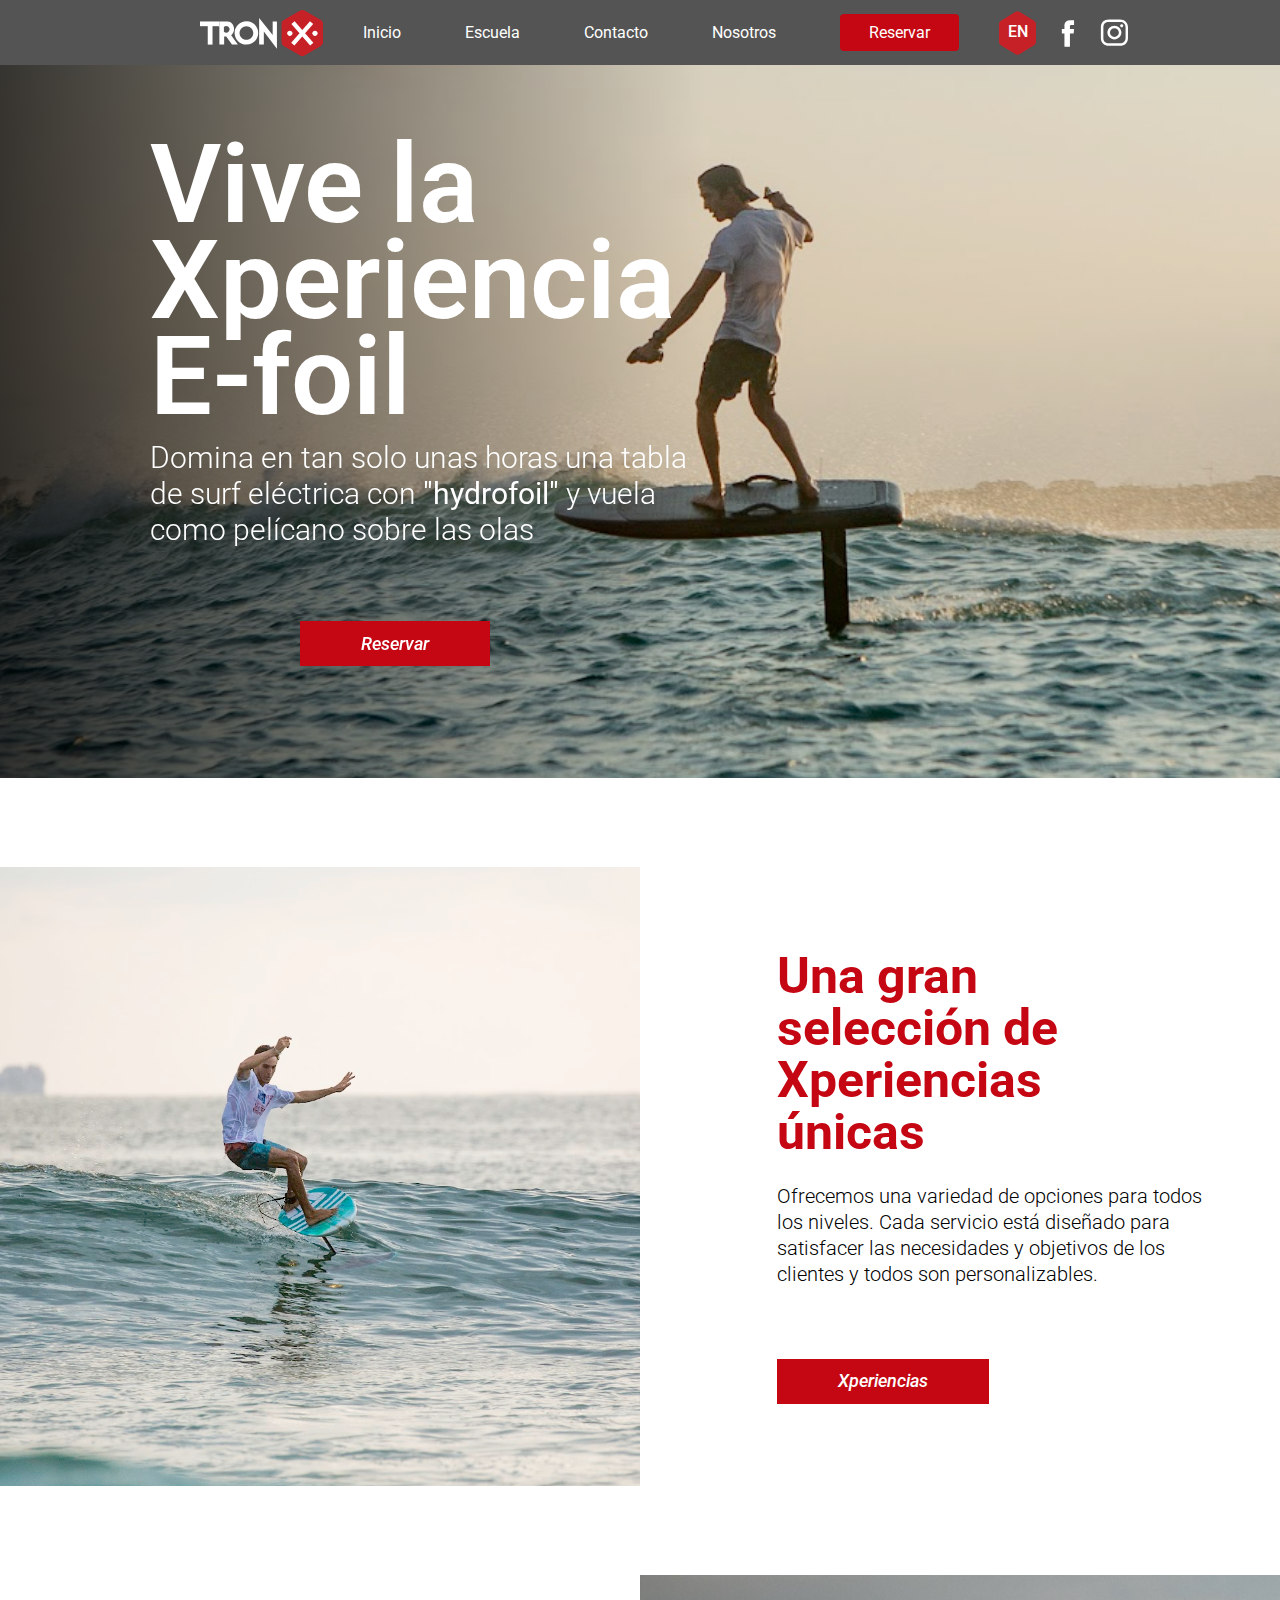
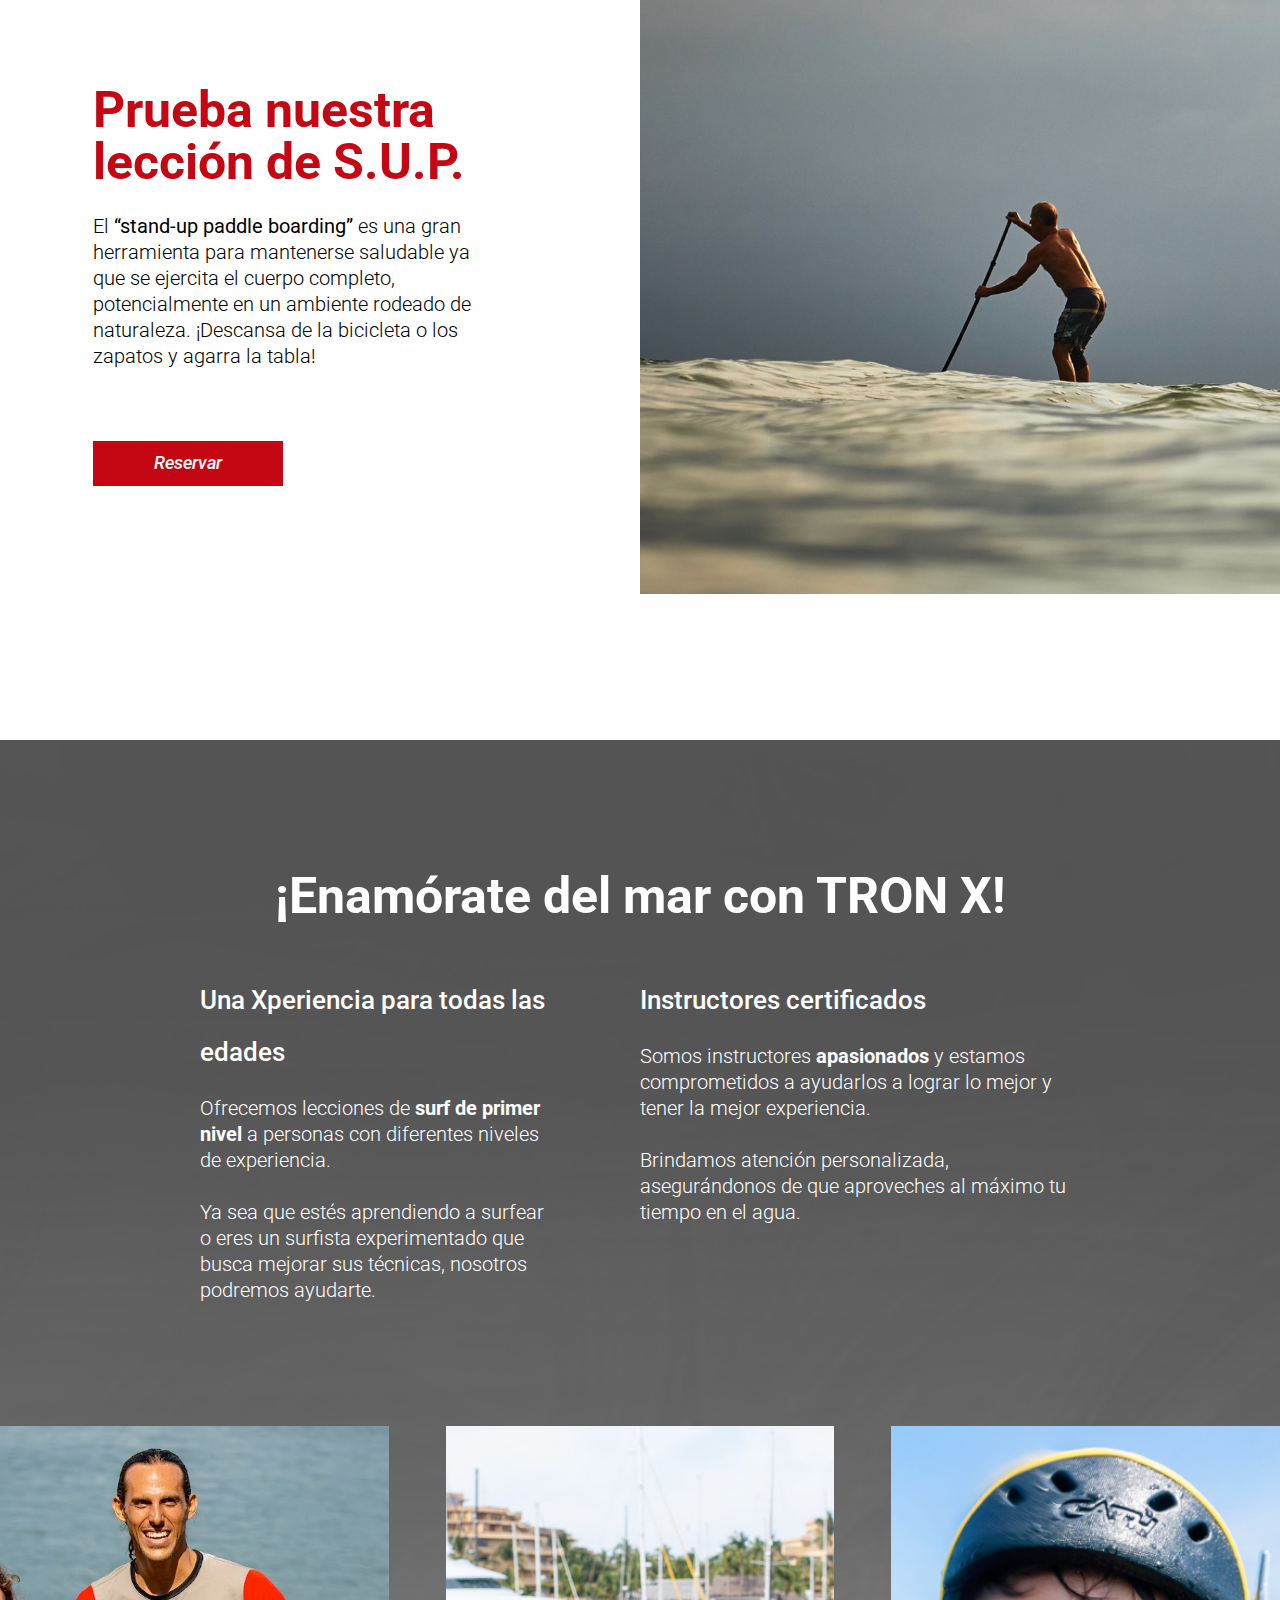
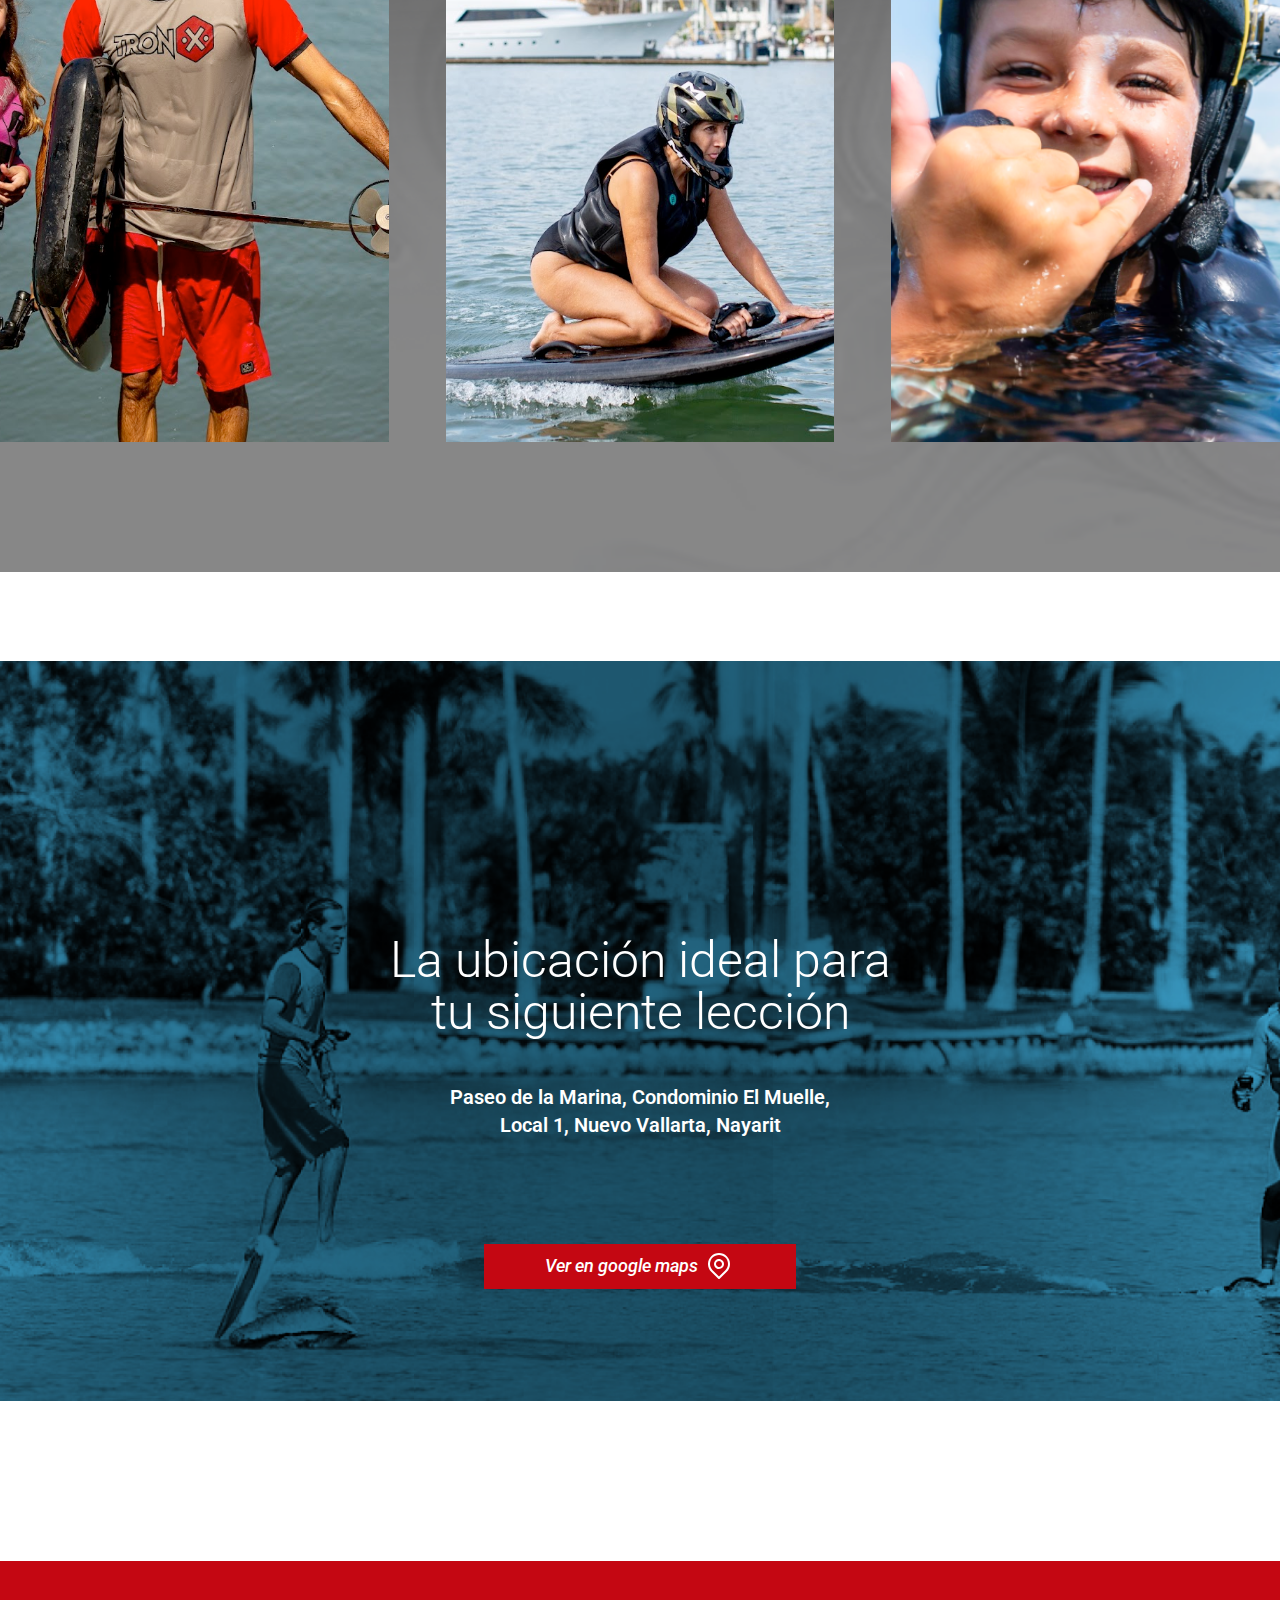
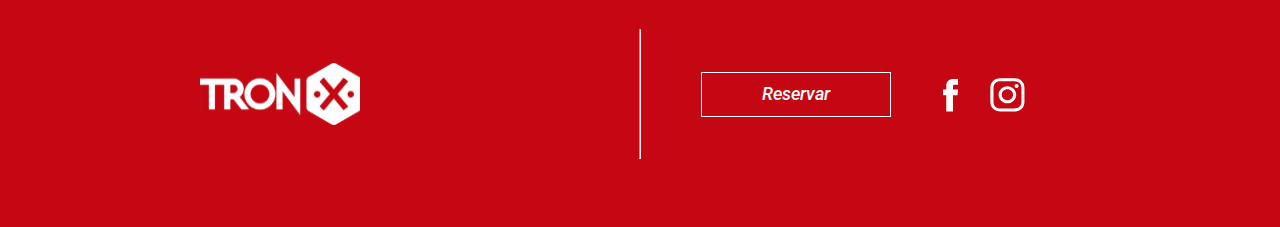
==== commit 445868cf: "Add new texts and styles" ====
--- a/index.html
+++ b/index.html
@@ -64,7 +64,8 @@
 
     <div class="hero">
         <h1>Vive la Xperiencia E-foil</h1>
-        <h2>Domina en tan solo unas horas una tabla de surf eléctrica con <span>"hydrofoil"</span> y vuela como pelícano
+        <h2>Domina en tan solo unas horas una tabla de surf eléctrica con <strong>"hydrofoil"</strong> y vuela como
+            pelícano
             sobre las
             olas
             <button class="button button__contained">
--- a/styles/styles.css
+++ b/styles/styles.css
@@ -101,6 +101,12 @@
     line-height: 19px;
     margin-right: 64px;
     text-decoration: none;
+    padding: 5px 0;
+    border-bottom: 1px solid transparent;
+    transition: border-color 0.2s ease-in;
+  }
+  .header .nav ul li a:hover {
+    border-color: #C40712;
   }
   .header .nav ul li:last-of-type {
     background: #C40712;
@@ -150,6 +156,8 @@
   max-height: 407px;
   height: 430px;
   backdrop-filter: blur(10px);
+  position: relative;
+  z-index: 1;
 }
 .hero h1 {
   margin: 0;
@@ -183,6 +191,7 @@
   width: 100%;
   position: absolute;
   z-index: -1;
+  top: 0;
 }
 @media screen and (min-width: 1024px) {
   .hero {
@@ -621,7 +630,6 @@
   justify-content: space-between;
   align-items: center;
   margin-top: 13px;
-  background: blue;
 }
 @media screen and (min-width: 1024px) {
   footer {
@@ -856,10 +864,11 @@
   }
   .second-us.second .content h1 {
     padding: 0;
-    max-width: 400px;
+    max-width: 434px;
   }
   .second-us.second .content p {
     padding: 0;
+    max-width: 434px;
   }
   .second-us.second .background-desktop {
     display: block;
@@ -883,6 +892,8 @@
   display: flex;
   align-items: center;
   backdrop-filter: blur(10px);
+  position: relative;
+  z-index: 1;
 }
 .contacto-hero::before {
   content: "";
@@ -1187,6 +1198,8 @@
   background: url(../img/escuela/escuela-profesional-surf.png) no-repeat center center;
   background-size: cover;
   backdrop-filter: blur(10px);
+  position: relative;
+  z-index: 1;
 }
 .hero-escuela::before {
   content: "";
@@ -1195,6 +1208,7 @@
   width: 100%;
   position: absolute;
   z-index: -1;
+  top: 0;
 }
 .hero-escuela .title-container {
   height: 90%;
@@ -1304,6 +1318,7 @@
   align-items: center;
   flex-direction: column;
   text-align: center;
+  text-decoration: none;
 }
 .second-section-escuela .apartados .figure-container .figure {
   position: relative;
@@ -1316,8 +1331,15 @@
   align-items: center;
   color: white;
   margin: 8px 0;
-}
-.second-section-escuela .apartados .figure-container p > span {
+  transition: background 0.2s ease-in-out;
+}
+.second-section-escuela .apartados .figure-container .figure:hover {
+  background-color: #810A11;
+}
+.second-section-escuela .apartados .figure-container p {
+  color: black;
+}
+.second-section-escuela .apartados .figure-container p span {
   color: #C40712;
   font-weight: 700;
 }
@@ -1465,6 +1487,7 @@
   font-size: 57px !important;
   font-weight: bold !important;
   font-style: italic !important;
+  line-height: 65px !important;
   background-color: #2f8d46;
   background-image: url(../img/text-bg.png);
   background-repeat: no-repeat;
@@ -1478,7 +1501,7 @@
 @media screen and (min-width: 1024px) {
   .main-title {
     font-size: 200px !important;
-    line-height: 200px !important;
+    line-height: 220px !important;
   }
 }
 
@@ -1624,6 +1647,7 @@
 
 html {
   box-sizing: border-box;
+  scroll-behavior: smooth;
 }
 
 *, *:before, *:after {
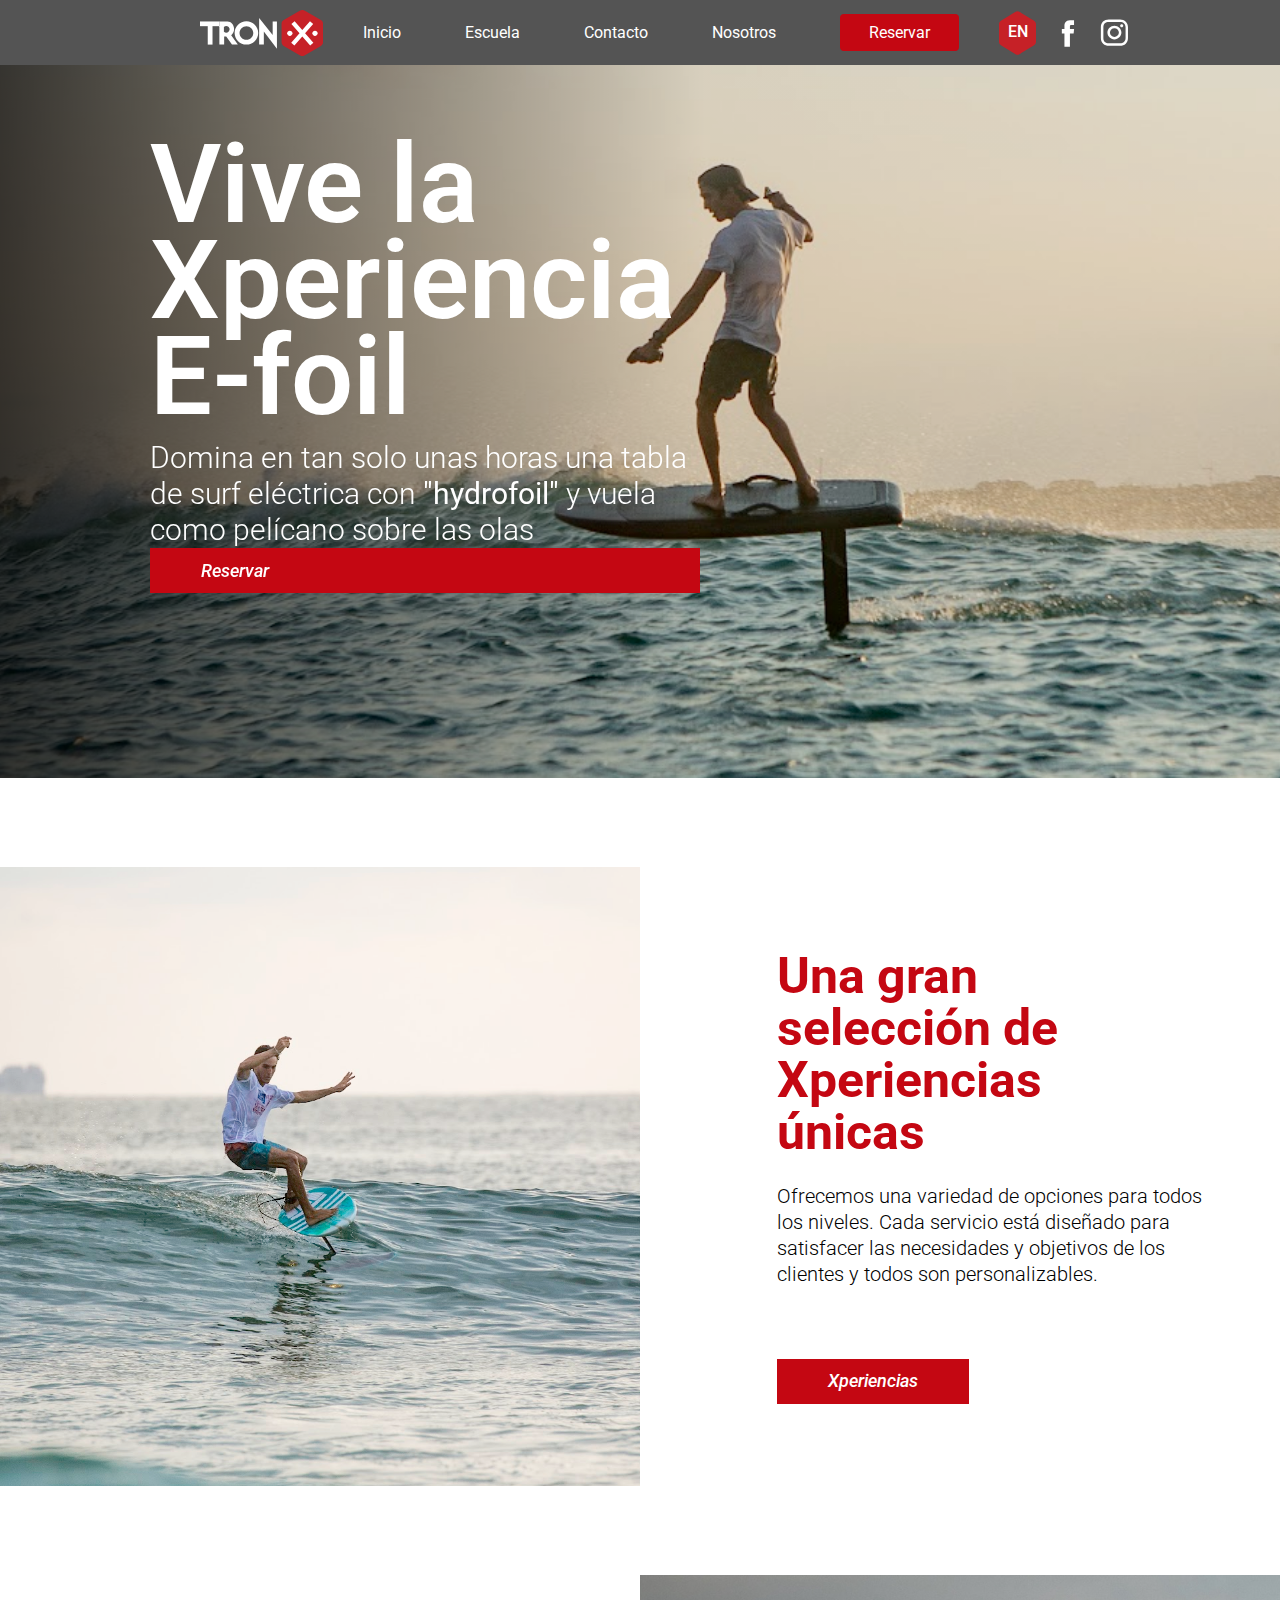
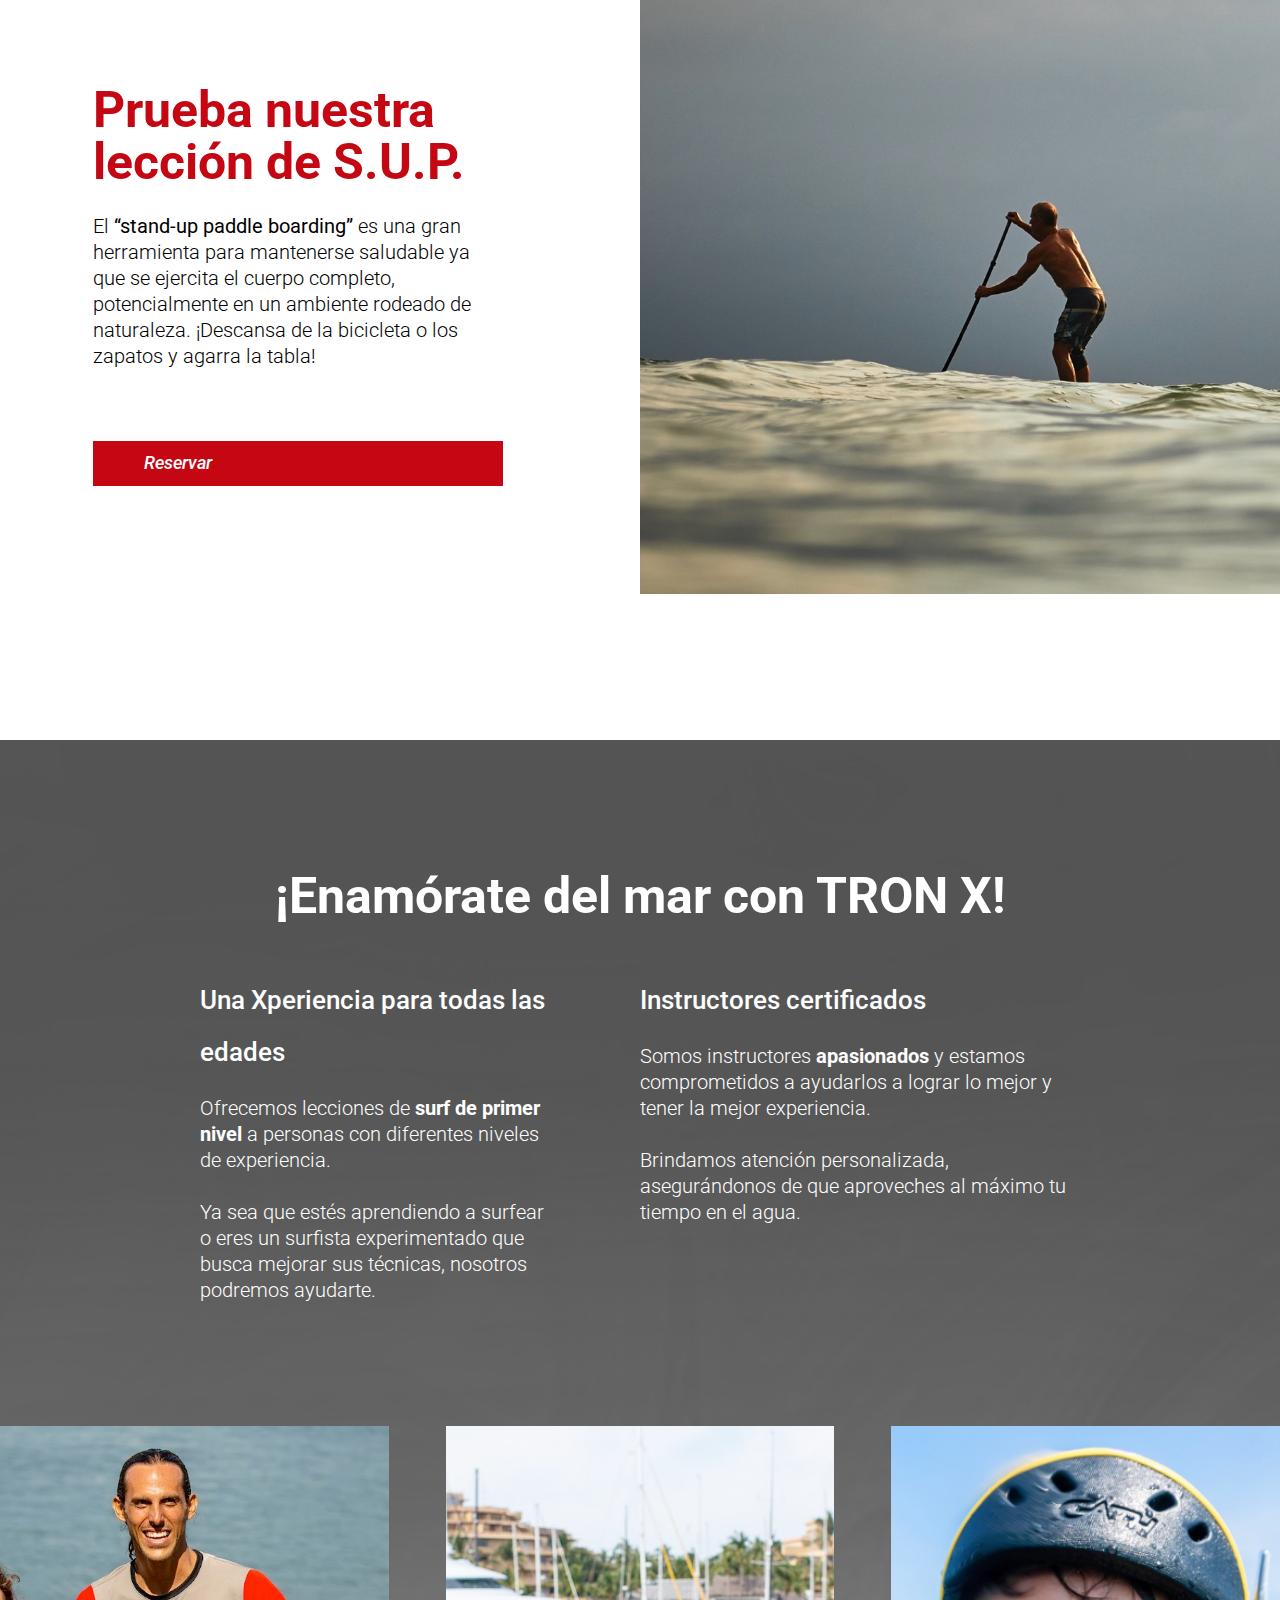
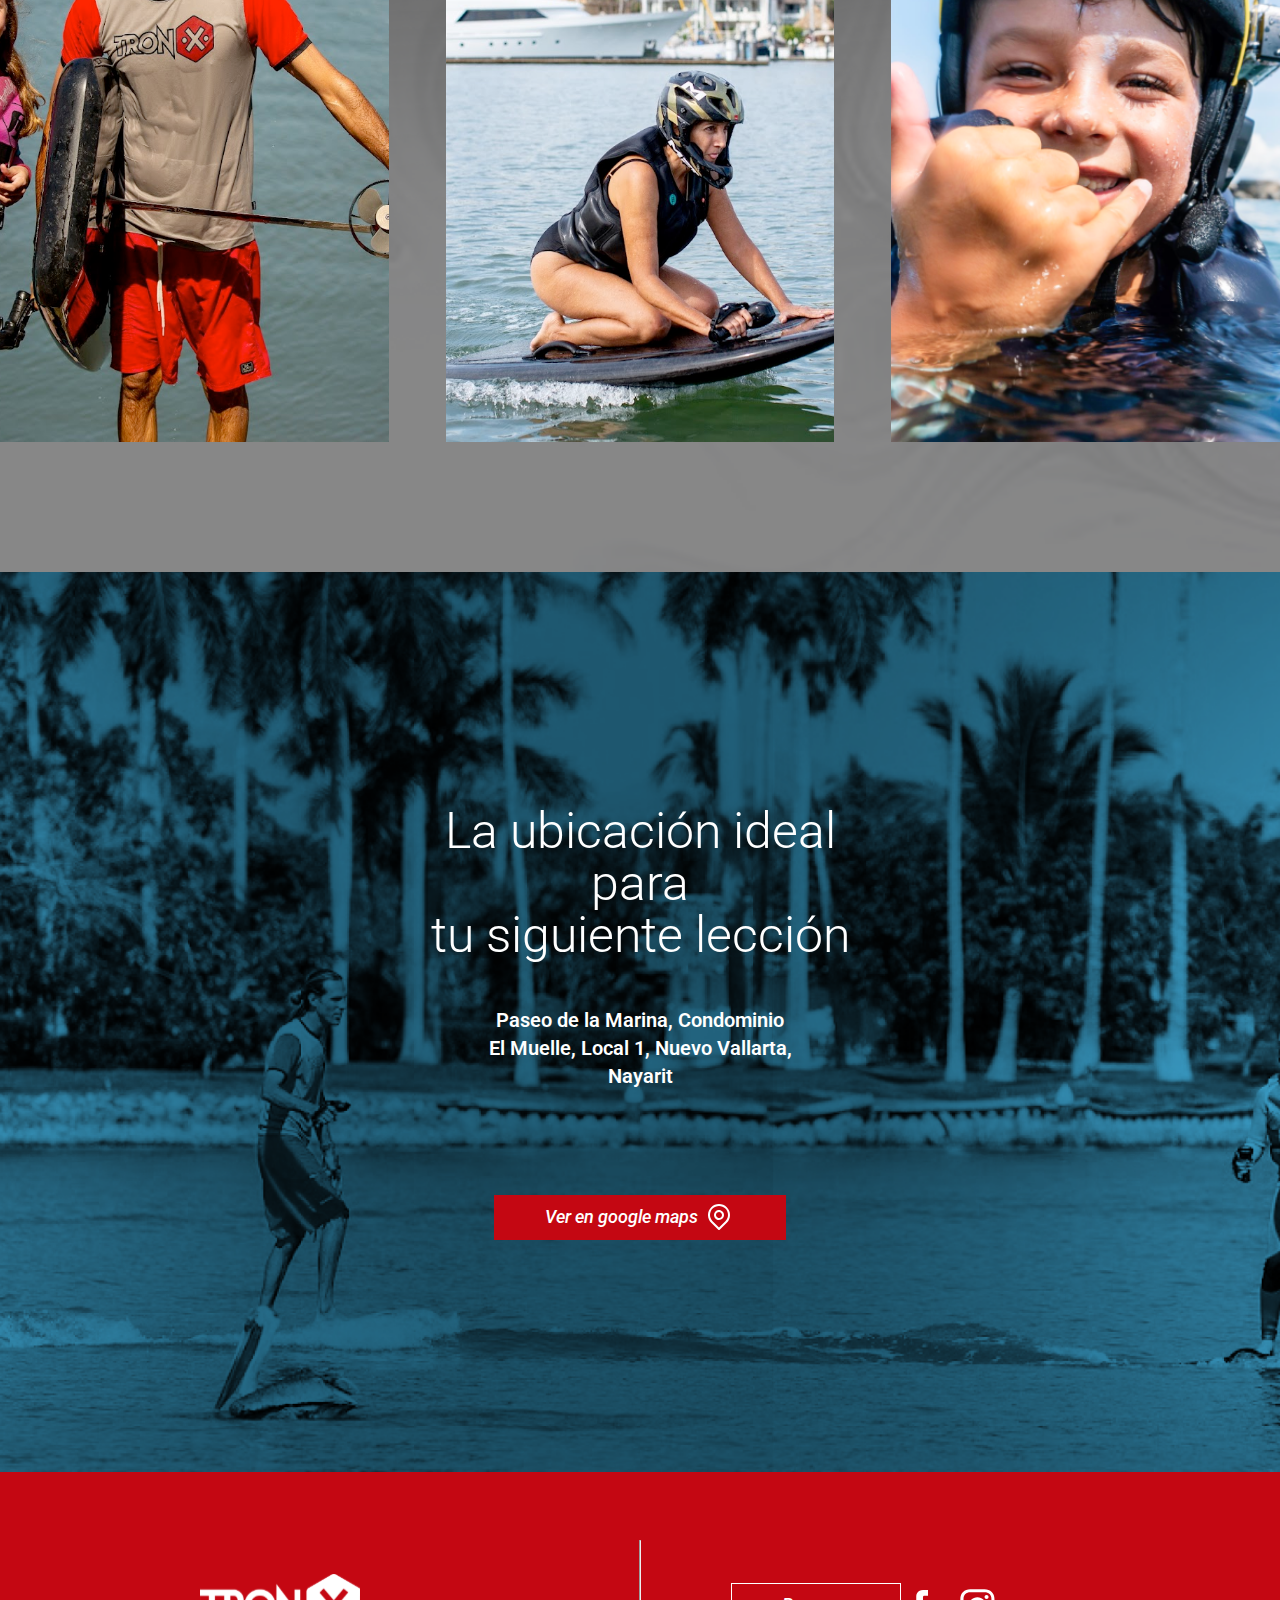
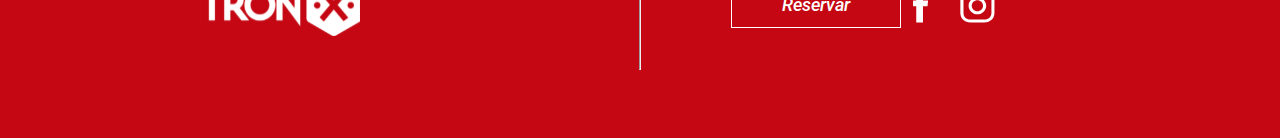
==== commit c22735e3: "Add reservation button links" ====
--- a/index.html
+++ b/index.html
@@ -23,7 +23,7 @@
                 <li><a href="/escuela.html">Escuela</a></li>
                 <li><a href="/contacto.html">Contacto</a></li>
                 <li><a href="/nosotros.html">Nosotros</a></li>
-                <li><a href="#">Reservar</a></li>
+                <li><a href="https://wa.me/+3222971448">Reservar</a></li>
             </ul>
 
             <div class="social">
@@ -46,7 +46,7 @@
                 <li><a href="/escuela.html">Escuela</a></li>
                 <li><a href="/contacto.html">Contacto</a></li>
                 <li><a href="/nosotros.html">Nosotros</a></li>
-                <li><a href="#">Reservar</a></li>
+                <li><a href="https://wa.me/+3222971448">Reservar</a></li>
             </ul>
 
             <div class="social">
@@ -68,9 +68,9 @@
             pelícano
             sobre las
             olas
-            <button class="button button__contained">
+            <a class="button button__contained" href="https://wa.me/+3222971448" target="_blank">
                 Reservar
-            </button>
+            </a>
     </div>
 
     <div class="first-section">
@@ -97,9 +97,9 @@
                 <h2>El <strong>“stand-up paddle boarding”</strong> es una gran herramienta para mantenerse saludable ya
                     que se ejercita el cuerpo completo, potencialmente en un ambiente rodeado de naturaleza. ¡Descansa
                     de la bicicleta o los zapatos y agarra la tabla!</h2>
-                <button class="button button__contained">
+                <a class="button button__contained" href="https://wa.me/+3222971448" target="_blank">
                     Reservar
-                </button>
+                </a>
             </div>
         </div>
     </div>
@@ -149,9 +149,9 @@
         </div>
         <hr>
         <div class="second-footer-section">
-            <button class="button button__outlined">
+            <a class="button button__outlined" href="https://wa.me/+3222971448" target="_blank"> 
                 Reservar
-            </button>
+            </a>
             <div class="social">
                 <img src="./img/facebook.svg" alt="fb">
                 <img src="./img/instagram.svg" alt="ig">
--- a/styles/styles.css
+++ b/styles/styles.css
@@ -1,10 +1,12 @@
 .header {
+  position: relative;
   background: #545454;
   height: 65px;
   padding: 8px 34px;
   display: flex;
   align-items: center;
   justify-content: space-between;
+  z-index: 2;
 }
 .header .nav {
   display: none;
@@ -17,17 +19,18 @@
 }
 .header .nav-mobile {
   display: none;
-  height: calc(100vh - 65px);
+  height: 100%;
   background: #545454;
   position: fixed;
   z-index: 10;
-  top: 65px;
+  top: 0;
   left: 0;
   width: 100%;
   flex-direction: column;
   align-items: center;
   justify-content: center;
   text-align: center;
+  z-index: -1;
 }
 .header .nav-mobile ul {
   padding: 0;
@@ -239,13 +242,17 @@
 .button {
   display: flex;
   align-items: center;
-  padding: 10px 60px;
+  padding: 10px 50px;
   font-style: italic;
   font-size: 16px;
   max-height: 45px;
   color: white;
   line-height: 50px;
   font-weight: 500;
+  text-decoration: none;
+}
+.button:hover {
+  cursor: pointer;
 }
 .button img {
   margin-left: 5px;
@@ -262,6 +269,11 @@
   .button {
     font-size: 18px;
     line-height: 50px;
+  }
+}
+@media screen and (max-width: 282px) {
+  .button {
+    font-size: 12px;
   }
 }
 
@@ -464,7 +476,6 @@
   .third-section {
     margin-top: 146px;
     padding: 130px 0px;
-    margin-bottom: 89px;
   }
   .third-section .content {
     padding: 0 200px;
@@ -517,7 +528,6 @@
 .last-section {
   background: url("../img/surf-banner.png") no-repeat -37rem -10rem;
   background-size: auto 128%;
-  padding: 0 60px;
   display: flex;
   align-items: center;
   justify-content: center;
@@ -532,6 +542,7 @@
   text-align: center;
   color: white;
   margin: 0;
+  padding: 0 60px;
 }
 .last-section > img {
   width: 55px;
@@ -544,10 +555,11 @@
   text-align: center;
   color: white;
   margin: 9px 0 73px;
+  padding: 0 60px;
 }
 @media screen and (min-width: 1024px) {
   .last-section {
-    background-position-x: center;
+    background-position: center;
   }
   .last-section h1 {
     font-size: 50px;
@@ -574,7 +586,7 @@
   .last-section {
     background-size: cover;
     height: 900px;
-    min-height: 900px;
+    min-height: 765px;
   }
 }
 
@@ -924,6 +936,7 @@
     display: flex;
     align-items: normal;
     justify-content: center;
+    background-size: cover;
   }
   .contacto-hero::before {
     content: "";
@@ -1353,6 +1366,7 @@
     width: 100%;
     position: relative;
     height: 500px;
+    margin-bottom: 20px;
   }
   .second-section-escuela .container__left {
     position: relative;
@@ -1380,7 +1394,7 @@
     z-index: 1;
     right: 0;
     height: 600px;
-    background-position: center;
+    background-position: center left;
     width: 60%;
   }
   .second-section-escuela .apartados {
@@ -1390,6 +1404,8 @@
     flex-direction: row;
     flex-wrap: wrap;
     padding: 0;
+    position: relative;
+    z-index: 5;
   }
   .second-section-escuela .apartados .figure-container {
     margin: 0 10px;
@@ -1401,6 +1417,11 @@
   }
   .second-section-escuela button {
     margin-top: 75px;
+  }
+}
+@media screen and (min-width: 2500px) {
+  .second-section-escuela .container {
+    margin-bottom: 100px;
   }
 }
 
@@ -1452,7 +1473,7 @@
     height: 100%;
   }
   .third-section-escuela .container__left .surf-escuela {
-    background-position: center;
+    background-position: center top;
     height: 100%;
   }
   .third-section-escuela .container__right {
@@ -1460,9 +1481,10 @@
     top: 0;
     position: absolute;
     width: 100%;
-    background-position: -10rem center;
+    background-position: center center;
     z-index: 1;
     height: 100%;
+    background-size: cover;
   }
   .third-section-escuela .container__right .content {
     display: none;
@@ -1517,6 +1539,39 @@
   }
 }
 
+.container__carousel {
+  position: relative;
+  z-index: 1;
+}
+.container__carousel button:first-child {
+  background: #808080;
+  position: absolute;
+  z-index: 2;
+  bottom: 0;
+  border: none;
+  width: 48px;
+  height: 48px;
+  color: white;
+  font-size: 18px;
+  right: 48px;
+}
+.container__carousel button:last-child {
+  background: #545454;
+  position: absolute;
+  z-index: 2;
+  bottom: 0;
+  border: none;
+  width: 48px;
+  height: 48px;
+  color: white;
+  font-size: 18px;
+  right: 0;
+}
+.container__carousel button:hover {
+  opacity: 0.8;
+  cursor: pointer;
+}
+
 .columns {
   margin-top: 70px;
 }
@@ -1526,6 +1581,10 @@
 }
 .columns__right {
   padding: 0 30px;
+  display: flex;
+  justify-content: center;
+  align-items: center;
+  flex-direction: column;
 }
 .columns__right h1 {
   font-weight: 700;
@@ -1533,6 +1592,7 @@
   line-height: 34px;
   color: #C40712;
   margin: 50px 0 15px 0;
+  text-align: center;
 }
 .columns__right p {
   font-size: 16px;
@@ -1562,6 +1622,7 @@
   .columns__right {
     width: 55%;
     padding-left: 100px;
+    align-items: flex-start;
   }
   .columns__right h1 {
     text-align: left;
@@ -1572,6 +1633,18 @@
     text-align: left;
     width: 530px;
   }
+  .columns .img {
+    height: 875px;
+    background-size: cover;
+    background-repeat: no-repeat;
+    background-position: center;
+  }
+  .columns.order button:first-child {
+    left: 0;
+  }
+  .columns.order button:last-child {
+    left: 48px;
+  }
   .columns.order .columns__left {
     order: 1;
   }
